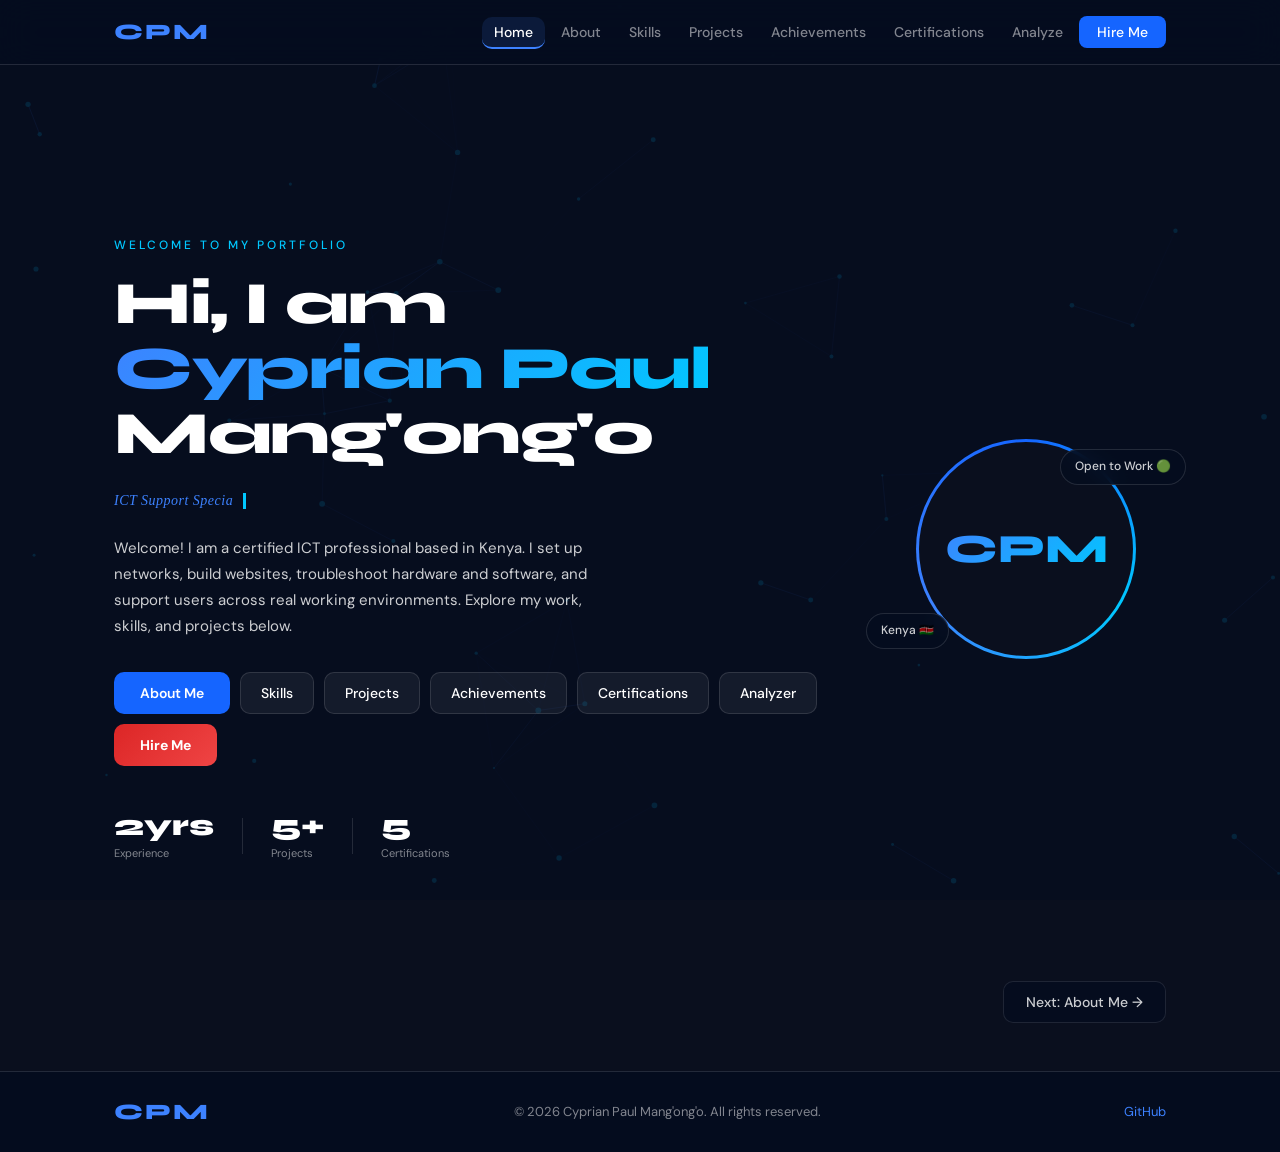
==== index.html @ 8c05b9f2 "Enhance index.html with new UI elements and animations Added scroll progress indicator, particle can" ====
<!DOCTYPE html>
<html lang="en">
<head>
  <meta charset="UTF-8" />
  <meta name="viewport" content="width=device-width, initial-scale=1.0" />
  <title>Cyprian Paul Mang'ong'o | ICT Portfolio</title>
  <link rel="stylesheet" href="style.css" />
  <link href="https://fonts.googleapis.com/css2?family=Syne:wght@400;600;700;800&family=DM+Sans:wght@300;400;500&display=swap" rel="stylesheet" />
</head>
<body>

  <div id="scrollProgress"></div>
  <canvas id="particleCanvas"></canvas>
  <button id="backToTop" onclick="window.scrollTo({top:0,behavior:'smooth'})">&#8679;</button>
  <div class="overlay"></div>

  <!-- NAV -->
  <nav class="nav">
    <div class="nav-inner">
      <span class="nav-logo" onclick="showPage('home')">CPM</span>
      <ul class="nav-links" id="navLinks">
        <li><a href="#" data-page="home"           onclick="showPage('home')">Home</a></li>
        <li><a href="#" data-page="about"          onclick="showPage('about')">About</a></li>
        <li><a href="#" data-page="skills"         onclick="showPage('skills')">Skills</a></li>
        <li><a href="#" data-page="projects"       onclick="showPage('projects')">Projects</a></li>
        <li><a href="#" data-page="achievements"   onclick="showPage('achievements')">Achievements</a></li>
        <li><a href="#" data-page="certifications" onclick="showPage('certifications')">Certifications</a></li>
        <li><a href="#" data-page="analyzer"       onclick="showPage('analyzer')">Analyze</a></li>
        <li><a href="#" data-page="contact"        onclick="showPage('contact')" class="nav-cta">Hire Me</a></li>
      </ul>
      <button class="hamburger" id="hamburger">&#9776;</button>
    </div>
  </nav>

  <!-- HOME PAGE -->
  <div class="page active" id="page-home">
    <div class="container home-inner">
      <div class="home-text">
        <p class="home-eyebrow">Welcome to my portfolio</p>
        <h1 class="home-title">
          Hi, I am<br />
          <span class="accent">Cyprian Paul</span><br />
          Mang'ong'o
        </h1>
        <p class="home-profession home-profession-typed">
          <span class="typed-text" id="typedRole"></span><span class="typing-cursor"></span>
        </p>
        <p class="home-welcome">
          Welcome! I am a certified ICT professional based in Kenya. I set up networks, build websites, troubleshoot hardware and software, and support users across real working environments. Explore my work, skills, and projects below.
        </p>
        <div class="home-buttons">
          <button class="btn-primary" onclick="showPage('about')">About Me</button>
          <button class="btn-ghost" onclick="showPage('skills')">Skills</button>
          <button class="btn-ghost" onclick="showPage('projects')">Projects</button>
          <button class="btn-ghost" onclick="showPage('achievements')">Achievements</button>
          <button class="btn-ghost" onclick="showPage('certifications')">Certifications</button>
          <button class="btn-ghost" onclick="showPage('analyzer')">Analyzer</button>
          <button class="btn-cta" onclick="showPage('contact')">Hire Me</button>
        </div>
        <div class="home-stats">
          <div class="stat">
            <span class="stat-num" data-target="2" data-suffix="yrs">0</span>
            <span class="stat-label">Experience</span>
          </div>
          <div class="stat-divider"></div>
          <div class="stat">
            <span class="stat-num" data-target="5" data-suffix="+">0</span>
            <span class="stat-label">Projects</span>
          </div>
          <div class="stat-divider"></div>
          <div class="stat">
            <span class="stat-num" data-target="5" data-suffix="">0</span>
            <span class="stat-label">Certifications</span>
          </div>
        </div>
      </div>
      <div class="home-visual">
        <div class="avatar-ring">
          <div class="avatar-inner">
            <span class="avatar-initials">CPM</span>
          </div>
        </div>
        <div class="floating-badge badge-top">Open to Work 🟢</div>
        <div class="floating-badge badge-bottom">Kenya 🇰🇪</div>
      </div>
    </div>
    <div class="home-next container">
      <span></span>
      <button class="btn-back" onclick="showPage('about')">Next: About Me &#8594;</button>
    </div>
  </div>

  <!-- ABOUT PAGE -->
  <div class="page" id="page-about">
    <div class="container page-inner">
      <div class="page-header reveal">
        <p class="sec-eye">Who I Am</p>
        <h2 class="sec-title">About Me</h2>
      </div>
      <div class="about-grid">
        <div class="about-left">
          <p class="about-intro">
            I am Cyprian Paul Mang'ong'o, a 25-year-old ICT professional based in Kenya, holding a Bachelor of Science in Information Technology from Zetech University. I specialise in ICT technical support, network administration, and web development.
          </p>
          <p class="about-intro">
            I have hands-on experience setting up and maintaining LAN infrastructure, installing and configuring CCTV systems, troubleshooting hardware and software issues, and providing end-user support. I am also a certified CCNA holder and have completed AI and Cybersecurity training through the ICT Authority of Kenya.
          </p>
          <p class="about-intro">
            I bring a practical, problem-solving approach to every role I take on. Whether it is running cable across a building, setting up a database, or building a website from scratch, I focus on delivering work that functions reliably and meets the needs of the people using it.
          </p>

          <div class="about-details">
            <div class="detail-row"><span class="detail-label">Full Name</span><span class="detail-val">Cyprian Paul Mang'ong'o</span></div>
            <div class="detail-row"><span class="detail-label">Age</span><span class="detail-val">25 Years</span></div>
            <div class="detail-row"><span class="detail-label">Gender</span><span class="detail-val">Male</span></div>
            <div class="detail-row"><span class="detail-label">Location</span><span class="detail-val">Ruiru, Kenya</span></div>
            <div class="detail-row"><span class="detail-label">Degree</span><span class="detail-val">BSc IT — Second Class Honours</span></div>
            <div class="detail-row"><span class="detail-label">University</span><span class="detail-val">Zetech University</span></div>
            <div class="detail-row"><span class="detail-label">High School</span><span class="detail-val">Friends School Senende</span></div>
            <div class="detail-row"><span class="detail-label">KCSE</span><span class="detail-val">2017 – 2021</span></div>
            <div class="detail-row"><span class="detail-label">Email</span><span class="detail-val">mangongocyprian124@gmail.com</span></div>
            <div class="detail-row"><span class="detail-label">GitHub</span><span class="detail-val"><a href="https://github.com/Cyprian-Paul" target="_blank" rel="noopener" class="detail-link">github.com/Cyprian-Paul</a></span></div>
            <div class="detail-row"><span class="detail-label">Projects</span><span class="detail-val">5+ Completed</span></div>
            <div class="detail-row"><span class="detail-label">Status</span><span class="detail-val status-open">Open to Work</span></div>
          </div>

          <div class="about-mini-stats">
            <div class="mini-stat"><span class="mini-num">2+</span><span class="mini-label">Years Experience</span></div>
            <div class="mini-stat"><span class="mini-num">5+</span><span class="mini-label">Projects</span></div>
            <div class="mini-stat"><span class="mini-num">5</span><span class="mini-label">Certifications</span></div>
          </div>
        </div>

        <div class="about-right">
          <div class="picture-slot">
            <img src="photo.jpeg" alt="Cyprian Paul Mang'ong'o" class="profile-photo" />
          </div>
          <div class="picture-caption">Cyprian Paul Mang'ong'o</div>
          <div class="picture-sub">ICT Support · Web Developer · Network Technician</div>
          <a href="Cyprian_Paul_CV.pdf" download class="btn-cv">⬇ Download CV</a>
        </div>
      </div>
      <div class="back-bar">
        <button class="btn-back" onclick="showPage('home')">&#8592; Back to Home</button>
        <button class="btn-back" onclick="showPage('skills')">Next: Skills &#8594;</button>
      </div>
    </div>
  </div>

  <!-- SKILLS PAGE — no certifications here -->
  <div class="page" id="page-skills">
    <div class="container page-inner">
      <div class="page-header reveal">
        <p class="sec-eye">What I Bring</p>
        <h2 class="sec-title">Skills</h2>
        <p class="sec-desc">Technical competencies built through education, certification, and hands-on project work.</p>
      </div>
      <div class="skills-grid reveal-stagger" id="skillsGrid"></div>
      <div class="back-bar">
        <button class="btn-back" onclick="showPage('home')">&#8592; Back to Home</button>
        <button class="btn-back" onclick="showPage('projects')">Next: Projects &#8594;</button>
      </div>
    </div>
  </div>

  <!-- PROJECTS PAGE -->
  <div class="page" id="page-projects">
    <div class="container page-inner">
      <div class="page-header reveal">
        <p class="sec-eye">Work Samples</p>
        <h2 class="sec-title">Featured Projects</h2>
        <p class="sec-desc">Real projects built and deployed across networking, ICT support, and web development.</p>
      </div>
      <div class="projects-grid reveal-stagger" id="projectsGrid"></div>
      <div class="back-bar">
        <button class="btn-back" onclick="showPage('home')">&#8592; Back to Home</button>
        <button class="btn-back" onclick="showPage('achievements')">Next: Achievements &#8594;</button>
      </div>
    </div>
  </div>

  <!-- ACHIEVEMENTS PAGE -->
  <div class="page" id="page-achievements">
    <div class="container page-inner">
      <div class="page-header reveal">
        <p class="sec-eye">Track Record</p>
        <h2 class="sec-title">Achievements</h2>
        <p class="sec-desc">Key milestones and results from my professional and academic journey.</p>
      </div>
      <div class="achievements-list" id="achievementsList"></div>
      <div class="back-bar">
        <button class="btn-back" onclick="showPage('home')">&#8592; Back to Home</button>
        <button class="btn-back" onclick="showPage('certifications')">Next: Certifications &#8594;</button>
      </div>
    </div>
  </div>

  <!-- CERTIFICATIONS PAGE -->
  <div class="page" id="page-certifications">
    <div class="container page-inner">
      <div class="page-header reveal">
        <p class="sec-eye">Credentials</p>
        <h2 class="sec-title">Certifications</h2>
        <p class="sec-desc">Formal credentials completed across networking, cybersecurity, and emerging technology.</p>
      </div>

      <div class="cert-full-grid reveal-stagger">

        <div class="cert-full-card">
          <div class="cert-full-icon">🌐</div>
          <div class="cert-full-body">
            <h3 class="cert-full-name">CCNA: Switching, Routing & Wireless Essentials</h3>
            <p class="cert-full-issuer">Cisco Networking Academy · Zetech University</p>
            <p class="cert-full-desc">Covers VLANs, inter-VLAN routing, STP, EtherChannel, OSPF, DHCPv4/v6, and wireless LAN for enterprise networks.</p>
            <div class="cert-full-tags"><span>Routing & Switching</span><span>VLANs</span><span>OSPF</span><span>Wireless LAN</span></div>
            <a class="cert-view-btn" href="cert-ccna.pdf.pdf" target="_blank" rel="noopener">📄 View Certificate</a>
          </div>
          <div class="cert-full-meta">
            <span class="cert-full-date">May 2025</span>
            <span class="cert-full-badge">Active</span>
          </div>
        </div>

        <div class="cert-full-card">
          <div class="cert-full-icon">🛡️</div>
          <div class="cert-full-body">
            <h3 class="cert-full-name">Cybersecurity Defense Analyst Pathway</h3>
            <p class="cert-full-issuer">Cisco Networking Academy · ICT Authority Kenya</p>
            <p class="cert-full-desc">Covers threat monitoring, SOC operations, log analysis, incident triage, and defensive security strategies.</p>
            <div class="cert-full-tags"><span>Threat Detection</span><span>Incident Response</span><span>SOC Operations</span><span>Log Analysis</span></div>
            <a class="cert-view-btn" href="cert-cybersecurity-defense.pdf.pdf" target="_blank" rel="noopener">📄 View Certificate</a>
          </div>
          <div class="cert-full-meta">
            <span class="cert-full-date">June 2026</span>
            <span class="cert-full-badge">Active</span>
          </div>
        </div>

        <div class="cert-full-card">
          <div class="cert-full-icon">🔒</div>
          <div class="cert-full-body">
            <h3 class="cert-full-name">Cybersecurity and Emerging Technologies Awareness</h3>
            <p class="cert-full-issuer">ICT Authority Kenya · Salaam Technologies</p>
            <p class="cert-full-desc">Government-accredited programme covering cybersecurity best practices, emerging technology risks, and digital safety.</p>
            <div class="cert-full-tags"><span>Cybersecurity Awareness</span><span>Emerging Technologies</span><span>Digital Safety</span></div>
            <a class="cert-view-btn" href="cert-cybersecurity-awareness.pdf.pdf" target="_blank" rel="noopener">📄 View Certificate</a>
          </div>
          <div class="cert-full-meta">
            <span class="cert-full-date">June 2026</span>
            <span class="cert-full-badge">Active</span>
          </div>
        </div>

        <div class="cert-full-card">
          <div class="cert-full-icon">🤖</div>
          <div class="cert-full-body">
            <h3 class="cert-full-name">Artificial Intelligence Training</h3>
            <p class="cert-full-issuer">ICT Authority Kenya · Pathways Technologies</p>
            <p class="cert-full-desc">Accredited training covering AI fundamentals, machine learning concepts, and practical AI applications in the digital economy.</p>
            <div class="cert-full-tags"><span>Artificial Intelligence</span><span>Machine Learning</span><span>AI Applications</span></div>
            <a class="cert-view-btn" href="cert-ai-training.pdf.pdf" target="_blank" rel="noopener">📄 View Certificate</a>
          </div>
          <div class="cert-full-meta">
            <span class="cert-full-date">April 2026</span>
            <span class="cert-full-badge">Active</span>
          </div>
        </div>

        <div class="cert-full-card">
          <div class="cert-full-icon">✨</div>
          <div class="cert-full-body">
            <h3 class="cert-full-name">Apply AI: Update Your Resume</h3>
            <p class="cert-full-issuer">Cisco Networking Academy · ICT Authority Kenya</p>
            <p class="cert-full-desc">Covers applying AI tools to improve professional documents, personal branding, and career positioning in the digital job market.</p>
            <div class="cert-full-tags"><span>AI Tools</span><span>Career Development</span><span>Professional Branding</span></div>
            <a class="cert-view-btn" href="Apply_AI_Update_Your_Resume_certificate.pdf" target="_blank" rel="noopener">📄 View Certificate</a>
          </div>
          <div class="cert-full-meta">
            <span class="cert-full-date">April 2026</span>
            <span class="cert-full-badge">Active</span>
          </div>
        </div>

      </div>

      <div class="back-bar">
        <button class="btn-back" onclick="showPage('achievements')">&#8592; Back to Achievements</button>
        <button class="btn-back" onclick="showPage('analyzer')">Next: Analyzer &#8594;</button>
      </div>
    </div>
  </div>

  <!-- ANALYZER PAGE -->
  <div class="page" id="page-analyzer">
    <div class="container page-inner">
      <div class="page-header reveal">
        <p class="sec-eye">Smart Tool</p>
        <h2 class="sec-title">Portfolio Analyzer</h2>
        <p class="sec-desc">Paste any company URL. The tool generates a tailored message showing how my skills match what that organisation needs.</p>
      </div>
      <div class="analyzer-box">
        <div class="input-group">
          <input type="url" id="urlInput" class="url-input" placeholder="https://company-website.com" />
          <button class="btn-primary" onclick="runAnalyzer()">Analyze &amp; Match</button>
        </div>
        <div class="analyzer-results" id="analyzerResults" style="display:none;">
          <div class="result-header">
            <span class="result-icon">✓</span>
            <span id="resultDomain"></span>
          </div>
          <div class="result-cards" id="resultCards"></div>
        </div>
      </div>
      <div class="back-bar">
        <button class="btn-back" onclick="showPage('home')">&#8592; Back to Home</button>
        <button class="btn-back" onclick="showPage('contact')">Next: Hire Me &#8594;</button>
      </div>
    </div>
  </div>

  <!-- CONTACT PAGE — original thank you layout, no form -->
  <div class="page" id="page-contact">
    <div class="container page-inner">
      <div class="page-header reveal">
        <p class="sec-eye">Let's Connect</p>
        <h2 class="sec-title">Work with Me</h2>
        <p class="sec-desc">Available for full-time roles, contract work, and project-based engagements in ICT support, networking, and web development.</p>
      </div>
      <div class="contact-grid">
        <div class="contact-info">
          <p class="contact-body">I am actively looking for opportunities where I can apply my ICT skills in a real working environment. Whether it is network setup, technical support, or web development, I deliver reliable, practical results.</p>
          <div class="contact-items">
            <div class="contact-item"><span class="c-icon">📧</span><span>mangongocyprian124@gmail.com</span></div>
            <div class="contact-item"><span class="c-icon">📍</span><span>Ruiru, Kenya</span></div>
            <div class="contact-item"><span class="c-icon">📞</span><span>+254796553598</span></div>
            <div class="contact-item"><span class="c-icon">💬</span><span>WhatsApp: +254769612900</span></div>
            <div class="contact-item"><span class="c-icon">💻</span><a href="https://github.com/Cyprian-Paul" target="_blank" rel="noopener" class="contact-link">github.com/Cyprian-Paul</a></div>
            <div class="contact-item"><span class="c-icon">🟢</span><span>Currently Available</span></div>
          </div>
          <a href="Cyprian_Paul_CV.pdf" download class="btn-cv" style="margin-top:24px;display:inline-flex;">⬇ Download CV</a>
        </div>
        <div class="thankyou-box">
          <div class="thankyou-icon">🙏</div>
          <h3 class="thankyou-title">Thank You for Visiting</h3>
          <p class="thankyou-text">I appreciate you taking the time to go through my portfolio. I am actively looking for opportunities in ICT support, networking, and web development. If my skills match what you are looking for, I would love to hear from you. Reach out through any of the contacts on the left and I will get back to you within 24 hours.</p>
        </div>
      </div>
      <div class="back-bar">
        <button class="btn-back" onclick="showPage('home')">&#8592; Back to Home</button>
      </div>
    </div>
  </div>

  <!-- FOOTER -->
  <footer class="footer">
    <div class="container footer-inner">
      <span class="nav-logo">CPM</span>
      <p>© 2026 Cyprian Paul Mang'ong'o. All rights reserved.</p>
      <div class="footer-links">
        <a href="https://github.com/Cyprian-Paul" target="_blank" rel="noopener">GitHub</a>
      </div>
    </div>
  </footer>

  <script src="script.js"></script>
</body>
</html>
---- style.css ----
/* ===== RESET ===== */
*, *::before, *::after { box-sizing: border-box; margin: 0; padding: 0; }

:root {
  --card: rgba(5, 13, 31, 0.75);
  --card-border: rgba(255,255,255,0.10);
  --navy-border: rgba(255,255,255,0.12);
  --blue: #1565ff;
  --blue-light: #3d82ff;
  --blue-glow: rgba(21,101,255,0.20);
  --blue-soft: rgba(61,130,255,0.12);
  --accent: #00c8ff;
  --white: #ffffff;
  --white-80: rgba(255,255,255,0.80);
  --white-50: rgba(255,255,255,0.50);
  --white-15: rgba(255,255,255,0.08);
  --success: #00d97e;
  --radius: 16px;
  --radius-sm: 10px;
  --t: 0.25s cubic-bezier(0.4,0,0.2,1);
  --font-d: 'Syne', sans-serif;
  --font-b: 'DM Sans', sans-serif;
}

html { scroll-behavior: smooth; }

body {
  background: #0a0f1e;
  color: var(--white);
  font-family: var(--font-b);
  font-size: 16px;
  line-height: 1.65;
  overflow-x: hidden;
  min-height: 100vh;
  display: flex;
  flex-direction: column;
}

.overlay {
  position: fixed; inset: 0;
  background: rgba(5, 13, 31, 0.82);
  z-index: 0; pointer-events: none;
}

/* ===== CONTAINER ===== */
.container { max-width: 1100px; margin: 0 auto; padding: 0 24px; position: relative; z-index: 1; }

/* ===== NAV ===== */
.nav { position: sticky; top: 0; z-index: 100; background: rgba(5,13,31,0.92); backdrop-filter: blur(18px); border-bottom: 1px solid var(--navy-border); }
.nav-inner { max-width: 1100px; margin: 0 auto; padding: 0 24px; height: 64px; display: flex; align-items: center; justify-content: space-between; }
.nav-logo { font-family: var(--font-d); font-weight: 800; font-size: 22px; color: var(--blue-light); letter-spacing: 2px; cursor: pointer; }
.nav-links { display: flex; list-style: none; gap: 4px; align-items: center; }
.nav-links a { color: var(--white-50); text-decoration: none; font-size: 14px; font-weight: 500; padding: 6px 12px; border-radius: var(--radius-sm); transition: color var(--t), background var(--t); cursor: pointer; }
.nav-links a:hover { color: var(--white); background: var(--white-15); }
.nav-links a.nav-active { color: var(--white); background: var(--blue-soft); border-bottom: 2px solid var(--blue-light); }
.nav-cta { background: var(--blue) !important; color: var(--white) !important; border-radius: 8px !important; padding: 7px 18px !important; }
.nav-cta:hover { background: var(--blue-light) !important; }
.hamburger { display: none; background: none; border: none; color: var(--white); font-size: 22px; cursor: pointer; }

/* ===== PAGES ===== */
.page { display: none; flex: 1; position: relative; z-index: 1; padding: 60px 0 0; }
.page.active { display: block; animation: pageIn 0.35s ease; }
@keyframes pageIn { from { opacity: 0; transform: translateY(14px); } to { opacity: 1; transform: none; } }

/* ===== HOME ===== */
.home-inner { display: grid; grid-template-columns: 1fr 280px; gap: 48px; align-items: center; padding: 60px 24px 48px; min-height: calc(100vh - 64px); }
.home-eyebrow { font-size: 12px; font-weight: 500; letter-spacing: 3px; text-transform: uppercase; color: var(--accent); margin-bottom: 16px; }
.home-title { font-family: var(--font-d); font-size: clamp(34px, 4.8vw, 60px); font-weight: 800; line-height: 1.08; letter-spacing: -1.5px; margin-bottom: 20px; word-break: keep-all; }
.accent { background: linear-gradient(135deg, var(--blue-light), var(--accent)); -webkit-background-clip: text; -webkit-text-fill-color: transparent; background-clip: text; }
.home-profession { display: flex; align-items: center; gap: 8px; flex-wrap: wrap; margin-bottom: 20px; }
.profession-tag { font-size: 12px; font-weight: 600; color: var(--blue-light); background: var(--blue-soft); border: 1px solid rgba(61,130,255,0.25); padding: 4px 12px; border-radius: 20px; }
.profession-dot { color: var(--white-50); }
.home-welcome { color: var(--white-80); font-size: 15px; max-width: 500px; margin-bottom: 32px; line-height: 1.75; }
.home-buttons { display: flex; flex-wrap: wrap; gap: 10px; margin-bottom: 44px; }

.btn-primary { display: inline-flex; align-items: center; justify-content: center; background: var(--blue); color: var(--white); padding: 12px 26px; border-radius: var(--radius-sm); font-family: var(--font-b); font-size: 14px; font-weight: 600; border: none; cursor: pointer; text-decoration: none; transition: background var(--t), transform var(--t), box-shadow var(--t); }
.btn-primary:hover { background: var(--blue-light); transform: translateY(-2px); box-shadow: 0 8px 28px var(--blue-glow); }
.btn-ghost { display: inline-flex; align-items: center; justify-content: center; background: rgba(255,255,255,0.06); color: var(--white); padding: 11px 20px; border-radius: var(--radius-sm); font-family: var(--font-b); font-size: 14px; font-weight: 500; border: 1px solid var(--navy-border); cursor: pointer; text-decoration: none; transition: border-color var(--t), background var(--t); }
.btn-ghost:hover { border-color: var(--blue-light); background: var(--blue-soft); }
.btn-cta { display: inline-flex; align-items: center; justify-content: center; background: linear-gradient(135deg, #dc2626, #ef4444); color: var(--white); padding: 12px 26px; border-radius: var(--radius-sm); font-family: var(--font-b); font-size: 14px; font-weight: 700; border: none; cursor: pointer; transition: opacity var(--t), transform var(--t); }
.btn-cta:hover { opacity: 0.88; transform: translateY(-2px); }

/* CV DOWNLOAD BUTTON */
.btn-cv { display: inline-flex; align-items: center; gap: 8px; background: linear-gradient(135deg, var(--blue), var(--accent)); color: var(--white); padding: 11px 22px; border-radius: var(--radius-sm); font-family: var(--font-b); font-size: 14px; font-weight: 600; text-decoration: none; border: none; cursor: pointer; transition: opacity var(--t), transform var(--t); margin-top: 12px; }
.btn-cv:hover { opacity: 0.88; transform: translateY(-2px); }

.home-stats { display: flex; align-items: center; gap: 28px; }
.stat { display: flex; flex-direction: column; }
.stat-num { font-family: var(--font-d); font-size: 30px; font-weight: 800; color: var(--white); line-height: 1; }
.stat-label { font-size: 11px; color: var(--white-50); margin-top: 4px; }
.stat-divider { width: 1px; height: 36px; background: var(--navy-border); }

/* ===== AVATAR ===== */
.home-visual { position: relative; display: flex; align-items: center; justify-content: center; }
.avatar-ring { width: 220px; height: 220px; border-radius: 50%; background: conic-gradient(from 0deg, var(--blue), var(--accent), var(--blue-light), var(--blue)); padding: 3px; animation: spin 8s linear infinite; }
@keyframes spin { to { transform: rotate(360deg); } }
.avatar-inner { width: 100%; height: 100%; border-radius: 50%; background: #0a0f1e; display: flex; align-items: center; justify-content: center; }
.avatar-initials { font-family: var(--font-d); font-size: 40px; font-weight: 800; background: linear-gradient(135deg, var(--blue-light), var(--accent)); -webkit-background-clip: text; -webkit-text-fill-color: transparent; background-clip: text; }
.floating-badge { position: absolute; background: rgba(5,13,31,0.85); border: 1px solid var(--navy-border); color: var(--white-80); font-size: 12px; font-weight: 500; padding: 7px 14px; border-radius: 40px; white-space: nowrap; backdrop-filter: blur(8px); }
.badge-top { top: 10px; right: -20px; }
.badge-bottom { bottom: 10px; left: -20px; }
.home-next { display: flex; align-items: center; justify-content: space-between; padding: 20px 24px 48px; }

/* ===== PAGE INNER ===== */
.page-inner { padding: 48px 24px 80px; }
.page-header { margin-bottom: 40px; }
.sec-eye { font-size: 11px; font-weight: 700; letter-spacing: 4px; text-transform: uppercase; color: var(--blue-light); margin-bottom: 10px; }
.sec-title { font-family: var(--font-d); font-size: clamp(26px, 4vw, 44px); font-weight: 800; letter-spacing: -1px; margin-bottom: 12px; }
.sec-desc { color: var(--white-80); font-size: 15px; max-width: 580px; }

/* ===== ABOUT ===== */
.about-grid { display: grid; grid-template-columns: 1fr 280px; gap: 48px; align-items: start; }
.about-intro { color: var(--white-80); font-size: 15px; line-height: 1.8; margin-bottom: 16px; }
.about-details { background: var(--card); border: 1px solid var(--card-border); border-radius: var(--radius); padding: 20px; margin: 20px 0; backdrop-filter: blur(12px); }
.detail-row { display: flex; justify-content: space-between; align-items: center; padding: 10px 0; border-bottom: 1px solid rgba(255,255,255,0.06); gap: 16px; }
.detail-row:last-child { border-bottom: none; }
.detail-label { font-size: 11px; font-weight: 600; color: var(--white-50); text-transform: uppercase; letter-spacing: 1px; white-space: nowrap; }
.detail-val { font-size: 14px; color: var(--white); font-weight: 500; text-align: right; }
.detail-link { color: var(--accent); text-decoration: none; }
.detail-link:hover { text-decoration: underline; }
.status-open { color: var(--success); font-weight: 700; }
.about-mini-stats { display: grid; grid-template-columns: repeat(3, 1fr); gap: 12px; margin-top: 4px; }
.mini-stat { background: var(--card); border: 1px solid var(--card-border); border-radius: var(--radius-sm); padding: 14px; text-align: center; backdrop-filter: blur(12px); }
.mini-num { display: block; font-family: var(--font-d); font-size: 24px; font-weight: 800; color: var(--blue-light); line-height: 1; margin-bottom: 4px; }
.mini-label { font-size: 11px; color: var(--white-50); }

/* ===== PICTURE SLOT ===== */
.about-right { display: flex; flex-direction: column; align-items: center; gap: 14px; position: sticky; top: 80px; }
.picture-slot { width: 100%; aspect-ratio: 3/4; border-radius: var(--radius); overflow: hidden; border: 2px dashed rgba(61,130,255,0.35); background: var(--card); display: flex; align-items: center; justify-content: center; backdrop-filter: blur(12px); transition: border-color var(--t); }
.picture-slot:hover { border-color: var(--blue-light); }
.profile-photo { width: 100%; height: 100%; object-fit: cover; }
.picture-caption { font-family: var(--font-d); font-size: 15px; font-weight: 700; color: var(--white); text-align: center; }
.picture-sub { font-size: 11px; color: var(--blue-light); text-align: center; letter-spacing: 0.5px; }

/* ===== SKILLS ===== */
.skills-grid { display: grid; grid-template-columns: repeat(auto-fill, minmax(230px, 1fr)); gap: 18px; }
.skill-card { background: var(--card); border: 1px solid var(--card-border); border-radius: var(--radius); padding: 24px; backdrop-filter: blur(12px); transition: transform var(--t), border-color var(--t), box-shadow var(--t); }
.skill-card:hover { transform: translateY(-4px); border-color: var(--blue); box-shadow: 0 8px 32px var(--blue-glow); }
.skill-icon { font-size: 28px; margin-bottom: 12px; }
.skill-name { font-family: var(--font-d); font-size: 15px; font-weight: 700; margin-bottom: 6px; }
.skill-desc { font-size: 13px; color: var(--white-50); margin-bottom: 14px; line-height: 1.5; }
.skill-bar-track { height: 4px; background: var(--white-15); border-radius: 4px; overflow: hidden; }
.skill-bar-fill { height: 100%; background: linear-gradient(90deg, var(--blue), var(--accent)); border-radius: 4px; width: 0; transition: width 1.2s cubic-bezier(0.4,0,0.2,1); }

/* ===== CERTIFICATIONS MINI (Skills page) ===== */
.cert-section { margin-top: 52px; }
.cert-heading { font-family: var(--font-d); font-size: 22px; font-weight: 700; color: var(--white); margin-bottom: 24px; letter-spacing: -0.5px; }
.cert-grid { display: grid; grid-template-columns: repeat(auto-fill, minmax(240px, 1fr)); gap: 18px; }
.cert-card { background: var(--card); border: 1px solid var(--card-border); border-radius: var(--radius); padding: 24px; backdrop-filter: blur(12px); border-left: 3px solid var(--blue-light); transition: transform var(--t), border-color var(--t); }
.cert-card:hover { transform: translateY(-3px); border-color: var(--accent); }
.cert-icon { font-size: 28px; margin-bottom: 12px; }
.cert-name { font-family: var(--font-d); font-size: 15px; font-weight: 700; color: var(--white); margin-bottom: 6px; }
.cert-issuer { font-size: 12px; color: var(--blue-light); font-weight: 600; margin-bottom: 4px; }
.cert-date { font-size: 11px; color: var(--white-50); }

/* ===== CERTIFICATIONS FULL PAGE ===== */
.cert-full-grid { display: grid; gap: 18px; }

.cert-full-card { background: var(--card); border: 1px solid var(--card-border); border-radius: var(--radius); padding: 24px; display: grid; grid-template-columns: 56px 1fr auto; gap: 20px; align-items: start; backdrop-filter: blur(12px); border-left: 3px solid var(--blue-light); transition: transform var(--t), border-color var(--t), box-shadow var(--t); }
.cert-full-card:hover { transform: translateY(-3px); border-color: var(--accent); box-shadow: 0 8px 32px var(--blue-glow); }

.cert-full-icon { width: 56px; height: 56px; font-size: 1.6rem; display: flex; align-items: center; justify-content: center; background: var(--blue-soft); border-radius: var(--radius-sm); flex-shrink: 0; }

.cert-full-name { font-family: var(--font-d); font-size: 16px; font-weight: 700; color: var(--white); margin-bottom: 4px; line-height: 1.4; }
.cert-full-issuer { font-size: 12px; font-weight: 600; color: var(--blue-light); margin-bottom: 8px; }
.cert-full-desc { font-size: 13px; color: var(--white-80); line-height: 1.6; margin-bottom: 10px; }

.cert-full-tags { display: flex; flex-wrap: wrap; gap: 6px; margin-bottom: 14px; }
.cert-full-tags span { font-size: 11px; font-weight: 600; color: var(--blue-light); background: var(--blue-soft); border: 1px solid rgba(61,130,255,0.25); border-radius: 20px; padding: 3px 10px; }

.cert-view-btn { display: inline-flex; align-items: center; gap: 6px; font-size: 13px; font-weight: 600; color: var(--accent); background: rgba(0,200,255,0.07); border: 1px solid rgba(0,200,255,0.25); border-radius: var(--radius-sm); padding: 8px 18px; cursor: pointer; font-family: var(--font-b); transition: background var(--t), border-color var(--t); }
.cert-view-btn:hover { background: rgba(0,200,255,0.15); border-color: var(--accent); }

.cert-full-meta { display: flex; flex-direction: column; align-items: flex-end; gap: 8px; flex-shrink: 0; }
.cert-full-date { font-size: 12px; font-weight: 600; color: #f59e0b; background: rgba(245,158,11,0.10); border: 1px solid rgba(245,158,11,0.25); border-radius: 6px; padding: 3px 10px; white-space: nowrap; }
.cert-full-badge { font-size: 11px; font-weight: 600; color: var(--success); background: rgba(0,217,126,0.08); border: 1px solid rgba(0,217,126,0.25); border-radius: 6px; padding: 3px 10px; white-space: nowrap; }



/* ===== PROJECTS ===== */
.projects-grid { display: grid; grid-template-columns: repeat(auto-fill, minmax(310px, 1fr)); gap: 22px; }
.project-card { background: var(--card); border: 1px solid var(--card-border); border-radius: var(--radius); padding: 28px; display: flex; flex-direction: column; gap: 12px; backdrop-filter: blur(12px); transition: transform var(--t), border-color var(--t), box-shadow var(--t); }
.project-card:hover { transform: translateY(-4px); border-color: var(--blue-light); box-shadow: 0 8px 40px var(--blue-glow); }
.project-tag { display: inline-block; background: var(--blue-soft); color: var(--blue-light); font-size: 10px; font-weight: 700; letter-spacing: 2px; text-transform: uppercase; padding: 4px 12px; border-radius: 20px; border: 1px solid rgba(61,130,255,0.25); }
.project-title { font-family: var(--font-d); font-size: 17px; font-weight: 700; }
.project-desc { font-size: 13px; color: var(--white-80); line-height: 1.6; }
.project-outcome { font-size: 12px; color: var(--success); font-weight: 500; background: rgba(0,217,126,0.07); padding: 8px 12px; border-radius: 8px; border: 1px solid rgba(0,217,126,0.15); }
.project-link { display: inline-flex; align-items: center; font-size: 13px; font-weight: 600; color: var(--accent); text-decoration: none; margin-top: 4px; transition: opacity var(--t); }
.project-link:hover { opacity: 0.75; }

/* ===== ACHIEVEMENTS ===== */
.achievements-list { display: flex; flex-direction: column; gap: 18px; }
.achievement-item { display: flex; align-items: flex-start; gap: 20px; background: var(--card); border: 1px solid var(--card-border); border-radius: var(--radius); padding: 24px; backdrop-filter: blur(12px); transition: border-color var(--t), transform var(--t); }
.achievement-item:hover { border-color: var(--blue); transform: translateX(4px); }
.achievement-num { font-family: var(--font-d); font-size: 30px; font-weight: 800; color: var(--blue-light); opacity: 0.30; min-width: 44px; line-height: 1; }
.achievement-content { flex: 1; }
.achievement-title { font-family: var(--font-d); font-size: 16px; font-weight: 700; margin-bottom: 6px; }
.achievement-desc { font-size: 13px; color: var(--white-80); line-height: 1.6; }

/* ===== ANALYZER ===== */
.analyzer-box { background: var(--card); border: 1px solid var(--card-border); border-radius: var(--radius); padding: 32px; backdrop-filter: blur(12px); }
.input-group { display: flex; gap: 12px; flex-wrap: wrap; }
.url-input { flex: 1; min-width: 220px; background: rgba(255,255,255,0.06); border: 1px solid var(--navy-border); color: var(--white); padding: 12px 16px; border-radius: var(--radius-sm); font-family: var(--font-b); font-size: 15px; outline: none; transition: border-color var(--t), box-shadow var(--t); }
.url-input::placeholder { color: var(--white-50); }
.url-input:focus { border-color: var(--blue); box-shadow: 0 0 0 3px var(--blue-glow); }
.analyzer-results { margin-top: 28px; }
.result-header { display: flex; align-items: center; gap: 12px; color: var(--success); font-weight: 600; font-size: 14px; margin-bottom: 20px; }
.result-icon { width: 26px; height: 26px; background: rgba(0,217,126,0.10); border: 1px solid rgba(0,217,126,0.3); border-radius: 50%; display: flex; align-items: center; justify-content: center; font-size: 13px; }
.result-cards { display: grid; grid-template-columns: repeat(auto-fill, minmax(220px, 1fr)); gap: 14px; }
.result-card { background: rgba(255,255,255,0.05); border: 1px solid var(--navy-border); border-radius: var(--radius-sm); padding: 18px; }
.result-card-label { font-size: 10px; font-weight: 600; letter-spacing: 2px; text-transform: uppercase; color: var(--white-50); margin-bottom: 8px; }
.result-card-text { font-size: 13px; color: var(--white-80); line-height: 1.55; }

/* ===== CONTACT ===== */
.contact-grid { display: grid; grid-template-columns: 1fr 1fr; gap: 48px; align-items: start; }
.contact-body { color: var(--white-80); font-size: 15px; line-height: 1.75; margin-bottom: 24px; }
.contact-items { display: flex; flex-direction: column; gap: 14px; }
.contact-item { display: flex; align-items: center; gap: 14px; font-size: 14px; color: var(--white-80); }
.c-icon { font-size: 20px; }
.contact-link { color: var(--accent); text-decoration: none; font-size: 14px; }
.contact-link:hover { text-decoration: underline; }
.contact-form-box { background: var(--card); border: 1px solid var(--card-border); border-radius: var(--radius); padding: 28px; backdrop-filter: blur(12px); }
.form-heading { font-family: var(--font-d); font-size: 18px; font-weight: 700; margin-bottom: 20px; color: var(--white); }
.contact-form { display: flex; flex-direction: column; gap: 13px; }
.form-input { background: rgba(255,255,255,0.06); border: 1px solid var(--navy-border); color: var(--white); padding: 12px 16px; border-radius: var(--radius-sm); font-family: var(--font-b); font-size: 15px; outline: none; width: 100%; transition: border-color var(--t), box-shadow var(--t); }
.form-input::placeholder { color: var(--white-50); }
.form-input:focus { border-color: var(--blue); box-shadow: 0 0 0 3px var(--blue-glow); }
.form-textarea { resize: vertical; min-height: 120px; }
.full-w { width: 100%; }
.form-feedback { font-size: 13px; color: var(--success); min-height: 20px; text-align: center; }

/* ===== BACK BAR ===== */
.back-bar { display: flex; align-items: center; justify-content: space-between; width: 100%; margin-top: 48px; padding-top: 24px; border-top: 1px solid var(--navy-border); }
.btn-back { display: inline-flex; align-items: center; gap: 8px; background: var(--card); border: 1px solid var(--card-border); color: var(--white-80); padding: 11px 22px; border-radius: var(--radius-sm); font-family: var(--font-b); font-size: 14px; font-weight: 500; cursor: pointer; backdrop-filter: blur(8px); transition: border-color var(--t), color var(--t), background var(--t); }
.btn-back:hover { border-color: var(--blue-light); color: var(--white); background: var(--blue-soft); }

/* ===== FOOTER ===== */
.footer { background: rgba(5,13,31,0.92); border-top: 1px solid var(--navy-border); padding: 22px 0; margin-top: auto; position: relative; z-index: 1; }
.footer-inner { display: flex; align-items: center; justify-content: space-between; flex-wrap: wrap; gap: 12px; }
.footer p { font-size: 13px; color: var(--white-50); }
.footer-links { display: flex; gap: 16px; }
.footer-links a { font-size: 13px; color: var(--blue-light); text-decoration: none; transition: color var(--t); }
.footer-links a:hover { color: var(--accent); }

/* ===== RESPONSIVE ===== */
@media (max-width: 860px) {
  .home-inner { grid-template-columns: 1fr; text-align: center; gap: 36px; padding: 48px 24px 36px; }
  .home-visual { margin: 0 auto; }
  .home-buttons { justify-content: center; }
  .home-stats { justify-content: center; }
  .home-welcome { margin: 0 auto 32px; }
  .home-profession { justify-content: center; }
  .about-grid { grid-template-columns: 1fr; }
  .about-right { position: static; max-width: 300px; margin: 0 auto; }
  .contact-grid { grid-template-columns: 1fr; gap: 32px; }
  .badge-top, .badge-bottom { display: none; }
  .cert-full-card { grid-template-columns: 48px 1fr; }
  .cert-full-meta { grid-column: 2; flex-direction: row; align-items: center; }
}
@media (max-width: 640px) {
  .nav-links { display: none; }
  .hamburger { display: block; }
  .skills-grid, .projects-grid, .cert-grid, .cert-full-grid { grid-template-columns: 1fr; }
  .about-mini-stats { grid-template-columns: repeat(2, 1fr); }
  .home-title { font-size: clamp(28px, 8vw, 44px); }
  .cert-full-card { grid-template-columns: 1fr; }
  .cert-full-meta { flex-direction: row; }
}

/* ===== PROJECT DEMO BOX ===== */
.project-demo {
  background: rgba(255,255,255,0.04);
  border: 1px solid rgba(255,255,255,0.10);
  border-radius: var(--radius-sm);
  padding: 12px 14px;
  display: flex;
  flex-direction: column;
  gap: 6px;
}

.demo-label {
  font-size: 10px;
  font-weight: 700;
  letter-spacing: 2px;
  text-transform: uppercase;
  color: var(--white-50);
  margin-bottom: 2px;
}

.demo-row {
  display: flex;
  align-items: center;
  gap: 12px;
}

.demo-key {
  font-size: 12px;
  color: var(--white-50);
  min-width: 80px;
  flex-shrink: 0;
}

.demo-val {
  font-size: 12px;
  font-family: monospace;
  color: var(--accent);
  background: rgba(0,200,255,0.08);
  border: 1px solid rgba(0,200,255,0.20);
  border-radius: 4px;
  padding: 2px 8px;
}

.project-link {
  display: inline-flex;
  align-items: center;
  font-size: 13px;
  font-weight: 600;
  color: var(--accent);
  text-decoration: none;
  margin-top: 4px;
  transition: opacity var(--t);
}

.project-link:hover { opacity: 0.75; }


/* ===== PARTICLE CANVAS ===== */
#particleCanvas {
  position: fixed;
  top: 0; left: 0;
  width: 100%; height: 100%;
  z-index: 0;
  pointer-events: none;
}

/* ===== TYPING TEXT ===== */
.typed-text {
  font-family: 'Times New Roman', Times, serif;
  font-style: italic;
  font-size: 14px;
  font-weight: 400;
  color: var(--blue-light);
  letter-spacing: 0.5px;
}

/* ===== TYPING CURSOR ===== */
.typing-cursor {
  display: inline-block;
  width: 3px;
  height: 1em;
  background: var(--accent);
  margin-left: 4px;
  vertical-align: middle;
  animation: blink 0.75s step-end infinite;
}

@keyframes blink {
  0%, 100% { opacity: 1; }
  50% { opacity: 0; }
}

.home-profession-typed {
  min-height: 28px;
  display: flex;
  align-items: center;
  flex-wrap: wrap;
  gap: 6px;
  margin-bottom: 20px;
}

/* ===== SCROLL REVEAL ===== */
.reveal {
  opacity: 0;
  transform: translateY(32px);
  transition: opacity 0.65s cubic-bezier(0.4,0,0.2,1), transform 0.65s cubic-bezier(0.4,0,0.2,1);
}

.reveal.visible {
  opacity: 1;
  transform: none;
}

.reveal-left {
  opacity: 0;
  transform: translateX(-32px);
  transition: opacity 0.65s cubic-bezier(0.4,0,0.2,1), transform 0.65s cubic-bezier(0.4,0,0.2,1);
}

.reveal-left.visible {
  opacity: 1;
  transform: none;
}

.reveal-right {
  opacity: 0;
  transform: translateX(32px);
  transition: opacity 0.65s cubic-bezier(0.4,0,0.2,1), transform 0.65s cubic-bezier(0.4,0,0.2,1);
}

.reveal-right.visible {
  opacity: 1;
  transform: none;
}

/* stagger children */
.reveal-stagger > * {
  opacity: 0;
  transform: translateY(24px);
  transition: opacity 0.5s cubic-bezier(0.4,0,0.2,1), transform 0.5s cubic-bezier(0.4,0,0.2,1);
}

.reveal-stagger.visible > *:nth-child(1) { opacity:1; transform:none; transition-delay:0s; }
.reveal-stagger.visible > *:nth-child(2) { opacity:1; transform:none; transition-delay:0.1s; }
.reveal-stagger.visible > *:nth-child(3) { opacity:1; transform:none; transition-delay:0.2s; }
.reveal-stagger.visible > *:nth-child(4) { opacity:1; transform:none; transition-delay:0.3s; }
.reveal-stagger.visible > *:nth-child(5) { opacity:1; transform:none; transition-delay:0.4s; }
.reveal-stagger.visible > *:nth-child(6) { opacity:1; transform:none; transition-delay:0.5s; }
.reveal-stagger.visible > *:nth-child(7) { opacity:1; transform:none; transition-delay:0.6s; }
.reveal-stagger.visible > *:nth-child(8) { opacity:1; transform:none; transition-delay:0.7s; }

/* ===== SCROLL PROGRESS BAR ===== */
#scrollProgress {
  position: fixed;
  top: 0; left: 0;
  height: 3px;
  width: 0%;
  background: linear-gradient(90deg, var(--blue), var(--accent));
  z-index: 9999;
  transition: width 0.1s linear;
}

/* ===== BACK TO TOP BUTTON ===== */
#backToTop {
  position: fixed;
  bottom: 28px;
  right: 28px;
  width: 44px;
  height: 44px;
  border-radius: 50%;
  background: var(--blue);
  color: var(--white);
  border: none;
  font-size: 18px;
  cursor: pointer;
  display: flex;
  align-items: center;
  justify-content: center;
  z-index: 500;
  opacity: 0;
  transform: translateY(12px);
  transition: opacity 0.3s, transform 0.3s, background 0.2s;
  box-shadow: 0 4px 20px var(--blue-glow);
}

#backToTop.visible {
  opacity: 1;
  transform: none;
}

#backToTop:hover {
  background: var(--blue-light);
}
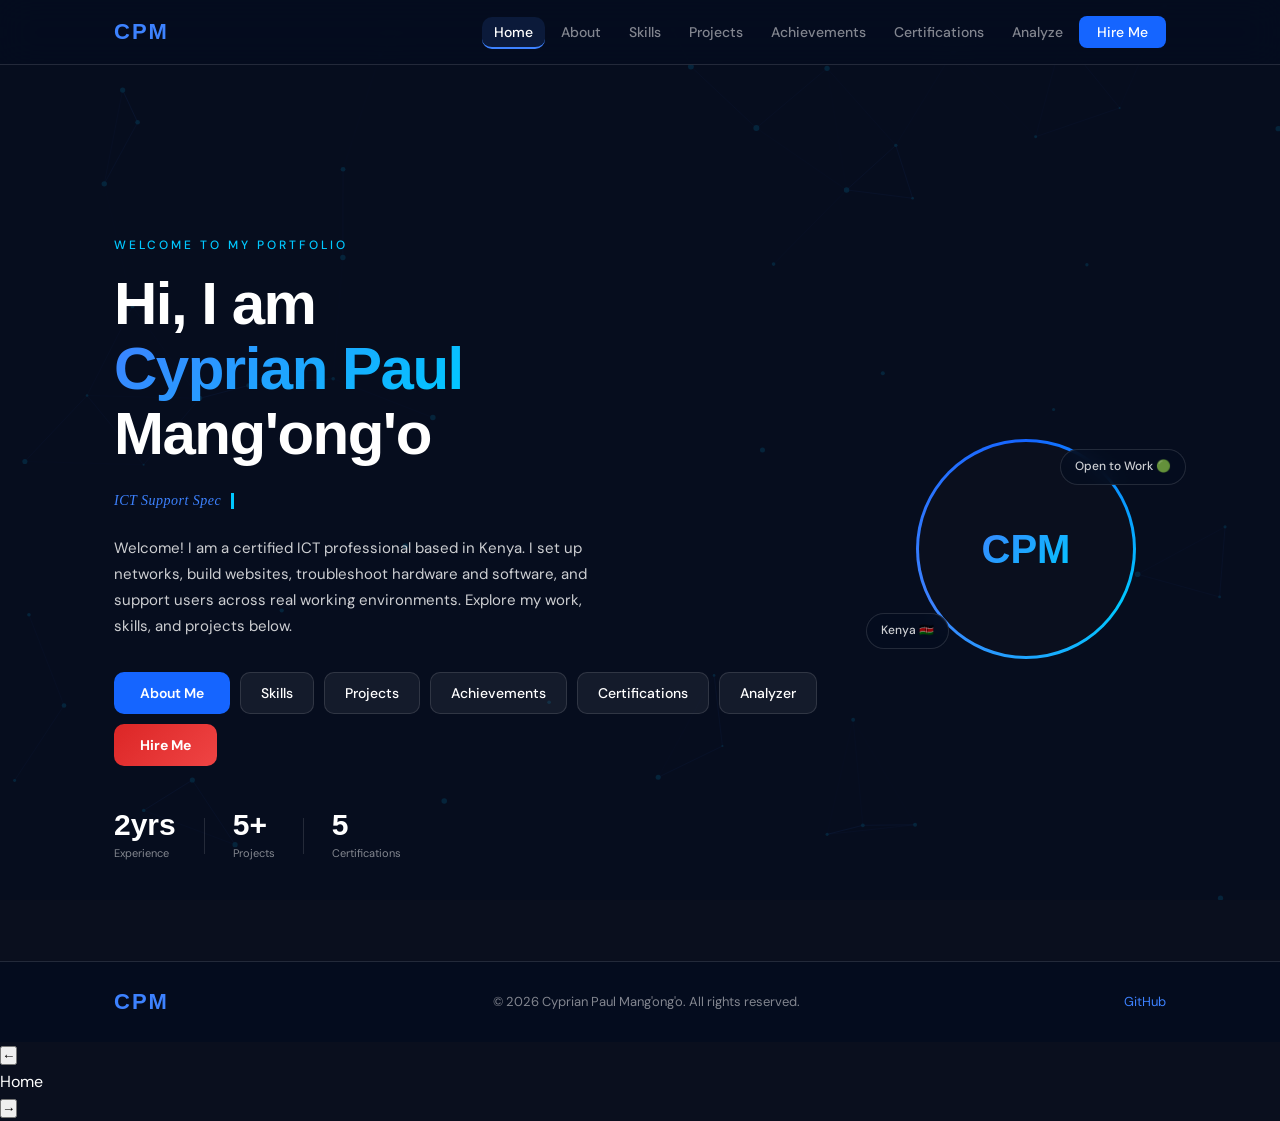
==== commit cbd82838: "Change font link and refine about section text Updated font link and modified about section content " ====
--- a/index.html
+++ b/index.html
@@ -5,7 +5,7 @@
   <meta name="viewport" content="width=device-width, initial-scale=1.0" />
   <title>Cyprian Paul Mang'ong'o | ICT Portfolio</title>
   <link rel="stylesheet" href="style.css" />
-  <link href="https://fonts.googleapis.com/css2?family=Syne:wght@400;600;700;800&family=DM+Sans:wght@300;400;500&display=swap" rel="stylesheet" />
+  <link href="https://fonts.googleapis.com/css2?family=Space+Grotesk:wght@400;500;600;700;800&family=DM+Sans:wght@300;400;500&display=swap" rel="stylesheet" />
 </head>
 <body>
 
@@ -33,7 +33,7 @@
   </nav>
 
   <!-- HOME PAGE -->
-  <div class="page active" id="page-home">
+  <div class="page active" id="page-home" data-page="home">
     <div class="container home-inner">
       <div class="home-text">
         <p class="home-eyebrow">Welcome to my portfolio</p>
@@ -84,14 +84,10 @@
         <div class="floating-badge badge-bottom">Kenya 🇰🇪</div>
       </div>
     </div>
-    <div class="home-next container">
-      <span></span>
-      <button class="btn-back" onclick="showPage('about')">Next: About Me &#8594;</button>
-    </div>
   </div>
 
   <!-- ABOUT PAGE -->
-  <div class="page" id="page-about">
+  <div class="page" id="page-about" data-page="about">
     <div class="container page-inner">
       <div class="page-header reveal">
         <p class="sec-eye">Who I Am</p>
@@ -99,22 +95,15 @@
       </div>
       <div class="about-grid">
         <div class="about-left">
-          <p class="about-intro">
-            I am Cyprian Paul Mang'ong'o, a 25-year-old ICT professional based in Kenya, holding a Bachelor of Science in Information Technology from Zetech University. I specialise in ICT technical support, network administration, and web development.
-          </p>
-          <p class="about-intro">
-            I have hands-on experience setting up and maintaining LAN infrastructure, installing and configuring CCTV systems, troubleshooting hardware and software issues, and providing end-user support. I am also a certified CCNA holder and have completed AI and Cybersecurity training through the ICT Authority of Kenya.
-          </p>
-          <p class="about-intro">
-            I bring a practical, problem-solving approach to every role I take on. Whether it is running cable across a building, setting up a database, or building a website from scratch, I focus on delivering work that functions reliably and meets the needs of the people using it.
-          </p>
-
+          <p class="about-intro">I am Cyprian Paul Mang'ong'o, a 25 year old ICT professional based in Kenya, holding a Bachelor of Science in Information Technology from Zetech University. I specialise in ICT technical support, network administration, and web development.</p>
+          <p class="about-intro">I have hands on experience setting up and maintaining LAN infrastructure, installing and configuring CCTV systems, troubleshooting hardware and software issues, and providing end user support. I am also a certified CCNA holder and have completed AI and Cybersecurity training through the ICT Authority of Kenya.</p>
+          <p class="about-intro">I bring a practical, problem solving approach to every role I take on. Whether it is running cable across a building, setting up a database, or building a website from scratch, I focus on delivering work that functions reliably and meets the needs of the people using it.</p>
           <div class="about-details">
             <div class="detail-row"><span class="detail-label">Full Name</span><span class="detail-val">Cyprian Paul Mang'ong'o</span></div>
             <div class="detail-row"><span class="detail-label">Age</span><span class="detail-val">25 Years</span></div>
             <div class="detail-row"><span class="detail-label">Gender</span><span class="detail-val">Male</span></div>
             <div class="detail-row"><span class="detail-label">Location</span><span class="detail-val">Ruiru, Kenya</span></div>
-            <div class="detail-row"><span class="detail-label">Degree</span><span class="detail-val">BSc IT — Second Class Honours</span></div>
+            <div class="detail-row"><span class="detail-label">Degree</span><span class="detail-val">BSc IT, Second Class Honours</span></div>
             <div class="detail-row"><span class="detail-label">University</span><span class="detail-val">Zetech University</span></div>
             <div class="detail-row"><span class="detail-label">High School</span><span class="detail-val">Friends School Senende</span></div>
             <div class="detail-row"><span class="detail-label">KCSE</span><span class="detail-val">2017 – 2021</span></div>
@@ -123,14 +112,12 @@
             <div class="detail-row"><span class="detail-label">Projects</span><span class="detail-val">5+ Completed</span></div>
             <div class="detail-row"><span class="detail-label">Status</span><span class="detail-val status-open">Open to Work</span></div>
           </div>
-
           <div class="about-mini-stats">
             <div class="mini-stat"><span class="mini-num">2+</span><span class="mini-label">Years Experience</span></div>
             <div class="mini-stat"><span class="mini-num">5+</span><span class="mini-label">Projects</span></div>
             <div class="mini-stat"><span class="mini-num">5</span><span class="mini-label">Certifications</span></div>
           </div>
         </div>
-
         <div class="about-right">
           <div class="picture-slot">
             <img src="photo.jpeg" alt="Cyprian Paul Mang'ong'o" class="profile-photo" />
@@ -140,15 +127,11 @@
           <a href="Cyprian_Paul_CV.pdf" download class="btn-cv">⬇ Download CV</a>
         </div>
       </div>
-      <div class="back-bar">
-        <button class="btn-back" onclick="showPage('home')">&#8592; Back to Home</button>
-        <button class="btn-back" onclick="showPage('skills')">Next: Skills &#8594;</button>
-      </div>
-    </div>
-  </div>
-
-  <!-- SKILLS PAGE — no certifications here -->
-  <div class="page" id="page-skills">
+    </div>
+  </div>
+
+  <!-- SKILLS PAGE -->
+  <div class="page" id="page-skills" data-page="skills">
     <div class="container page-inner">
       <div class="page-header reveal">
         <p class="sec-eye">What I Bring</p>
@@ -156,15 +139,11 @@
         <p class="sec-desc">Technical competencies built through education, certification, and hands-on project work.</p>
       </div>
       <div class="skills-grid reveal-stagger" id="skillsGrid"></div>
-      <div class="back-bar">
-        <button class="btn-back" onclick="showPage('home')">&#8592; Back to Home</button>
-        <button class="btn-back" onclick="showPage('projects')">Next: Projects &#8594;</button>
-      </div>
     </div>
   </div>
 
   <!-- PROJECTS PAGE -->
-  <div class="page" id="page-projects">
+  <div class="page" id="page-projects" data-page="projects">
     <div class="container page-inner">
       <div class="page-header reveal">
         <p class="sec-eye">Work Samples</p>
@@ -172,15 +151,11 @@
         <p class="sec-desc">Real projects built and deployed across networking, ICT support, and web development.</p>
       </div>
       <div class="projects-grid reveal-stagger" id="projectsGrid"></div>
-      <div class="back-bar">
-        <button class="btn-back" onclick="showPage('home')">&#8592; Back to Home</button>
-        <button class="btn-back" onclick="showPage('achievements')">Next: Achievements &#8594;</button>
-      </div>
     </div>
   </div>
 
   <!-- ACHIEVEMENTS PAGE -->
-  <div class="page" id="page-achievements">
+  <div class="page" id="page-achievements" data-page="achievements">
     <div class="container page-inner">
       <div class="page-header reveal">
         <p class="sec-eye">Track Record</p>
@@ -188,26 +163,23 @@
         <p class="sec-desc">Key milestones and results from my professional and academic journey.</p>
       </div>
       <div class="achievements-list" id="achievementsList"></div>
-      <div class="back-bar">
-        <button class="btn-back" onclick="showPage('home')">&#8592; Back to Home</button>
-        <button class="btn-back" onclick="showPage('certifications')">Next: Certifications &#8594;</button>
-      </div>
     </div>
   </div>
 
   <!-- CERTIFICATIONS PAGE -->
-  <div class="page" id="page-certifications">
+  <div class="page" id="page-certifications" data-page="certifications">
     <div class="container page-inner">
       <div class="page-header reveal">
         <p class="sec-eye">Credentials</p>
         <h2 class="sec-title">Certifications</h2>
         <p class="sec-desc">Formal credentials completed across networking, cybersecurity, and emerging technology.</p>
       </div>
-
       <div class="cert-full-grid reveal-stagger">
 
         <div class="cert-full-card">
-          <div class="cert-full-icon">🌐</div>
+          <div class="cert-full-icon cert-logo-wrap">
+            <img src="https://www.cisco.com/c/en/us/training-events/training-certifications/certifications/associate/ccna/_jcr_content/Grid/category_atl/layout-category-atl/anchor_info_ca0e/image.img.jpg/1581434275770.jpg" alt="Cisco" class="cert-logo" onerror="this.parentElement.innerHTML='🌐'" />
+          </div>
           <div class="cert-full-body">
             <h3 class="cert-full-name">CCNA: Switching, Routing & Wireless Essentials</h3>
             <p class="cert-full-issuer">Cisco Networking Academy · Zetech University</p>
@@ -222,7 +194,9 @@
         </div>
 
         <div class="cert-full-card">
-          <div class="cert-full-icon">🛡️</div>
+          <div class="cert-full-icon cert-logo-wrap">
+            <img src="https://upload.wikimedia.org/wikipedia/commons/thumb/0/08/Cisco_logo_blue_2016.svg/200px-Cisco_logo_blue_2016.svg.png" alt="Cisco" class="cert-logo" onerror="this.parentElement.innerHTML='🛡️'" />
+          </div>
           <div class="cert-full-body">
             <h3 class="cert-full-name">Cybersecurity Defense Analyst Pathway</h3>
             <p class="cert-full-issuer">Cisco Networking Academy · ICT Authority Kenya</p>
@@ -237,7 +211,9 @@
         </div>
 
         <div class="cert-full-card">
-          <div class="cert-full-icon">🔒</div>
+          <div class="cert-full-icon cert-logo-wrap">
+            <img src="https://upload.wikimedia.org/wikipedia/commons/thumb/8/83/ICT_Authority_Kenya_Logo.png/200px-ICT_Authority_Kenya_Logo.png" alt="ICT Authority" class="cert-logo" onerror="this.parentElement.innerHTML='🔒'" />
+          </div>
           <div class="cert-full-body">
             <h3 class="cert-full-name">Cybersecurity and Emerging Technologies Awareness</h3>
             <p class="cert-full-issuer">ICT Authority Kenya · Salaam Technologies</p>
@@ -252,7 +228,9 @@
         </div>
 
         <div class="cert-full-card">
-          <div class="cert-full-icon">🤖</div>
+          <div class="cert-full-icon cert-logo-wrap">
+            <img src="https://upload.wikimedia.org/wikipedia/commons/thumb/8/83/ICT_Authority_Kenya_Logo.png/200px-ICT_Authority_Kenya_Logo.png" alt="ICT Authority" class="cert-logo" onerror="this.parentElement.innerHTML='🤖'" />
+          </div>
           <div class="cert-full-body">
             <h3 class="cert-full-name">Artificial Intelligence Training</h3>
             <p class="cert-full-issuer">ICT Authority Kenya · Pathways Technologies</p>
@@ -267,7 +245,9 @@
         </div>
 
         <div class="cert-full-card">
-          <div class="cert-full-icon">✨</div>
+          <div class="cert-full-icon cert-logo-wrap">
+            <img src="https://upload.wikimedia.org/wikipedia/commons/thumb/0/08/Cisco_logo_blue_2016.svg/200px-Cisco_logo_blue_2016.svg.png" alt="Cisco" class="cert-logo" onerror="this.parentElement.innerHTML='✨'" />
+          </div>
           <div class="cert-full-body">
             <h3 class="cert-full-name">Apply AI: Update Your Resume</h3>
             <p class="cert-full-issuer">Cisco Networking Academy · ICT Authority Kenya</p>
@@ -282,16 +262,11 @@
         </div>
 
       </div>
-
-      <div class="back-bar">
-        <button class="btn-back" onclick="showPage('achievements')">&#8592; Back to Achievements</button>
-        <button class="btn-back" onclick="showPage('analyzer')">Next: Analyzer &#8594;</button>
-      </div>
     </div>
   </div>
 
   <!-- ANALYZER PAGE -->
-  <div class="page" id="page-analyzer">
+  <div class="page" id="page-analyzer" data-page="analyzer">
     <div class="container page-inner">
       <div class="page-header reveal">
         <p class="sec-eye">Smart Tool</p>
@@ -311,15 +286,11 @@
           <div class="result-cards" id="resultCards"></div>
         </div>
       </div>
-      <div class="back-bar">
-        <button class="btn-back" onclick="showPage('home')">&#8592; Back to Home</button>
-        <button class="btn-back" onclick="showPage('contact')">Next: Hire Me &#8594;</button>
-      </div>
-    </div>
-  </div>
-
-  <!-- CONTACT PAGE — original thank you layout, no form -->
-  <div class="page" id="page-contact">
+    </div>
+  </div>
+
+  <!-- CONTACT PAGE -->
+  <div class="page" id="page-contact" data-page="contact">
     <div class="container page-inner">
       <div class="page-header reveal">
         <p class="sec-eye">Let's Connect</p>
@@ -345,9 +316,6 @@
           <p class="thankyou-text">I appreciate you taking the time to go through my portfolio. I am actively looking for opportunities in ICT support, networking, and web development. If my skills match what you are looking for, I would love to hear from you. Reach out through any of the contacts on the left and I will get back to you within 24 hours.</p>
         </div>
       </div>
-      <div class="back-bar">
-        <button class="btn-back" onclick="showPage('home')">&#8592; Back to Home</button>
-      </div>
     </div>
   </div>
 
@@ -362,6 +330,15 @@
     </div>
   </footer>
 
+  <!-- FLOATING NAV BAR — arrow circles only, no text -->
+  <div class="float-nav" id="floatNav">
+    <button class="float-btn float-btn-back" id="floatBack" onclick="floatNavBack()">&#8592;</button>
+    <div class="float-divider"></div>
+    <span class="float-page-label" id="floatLabel">Home</span>
+    <div class="float-divider"></div>
+    <button class="float-btn float-btn-next" id="floatNext" onclick="floatNavNext()">&#8594;</button>
+  </div>
+
   <script src="script.js"></script>
 </body>
 </html>
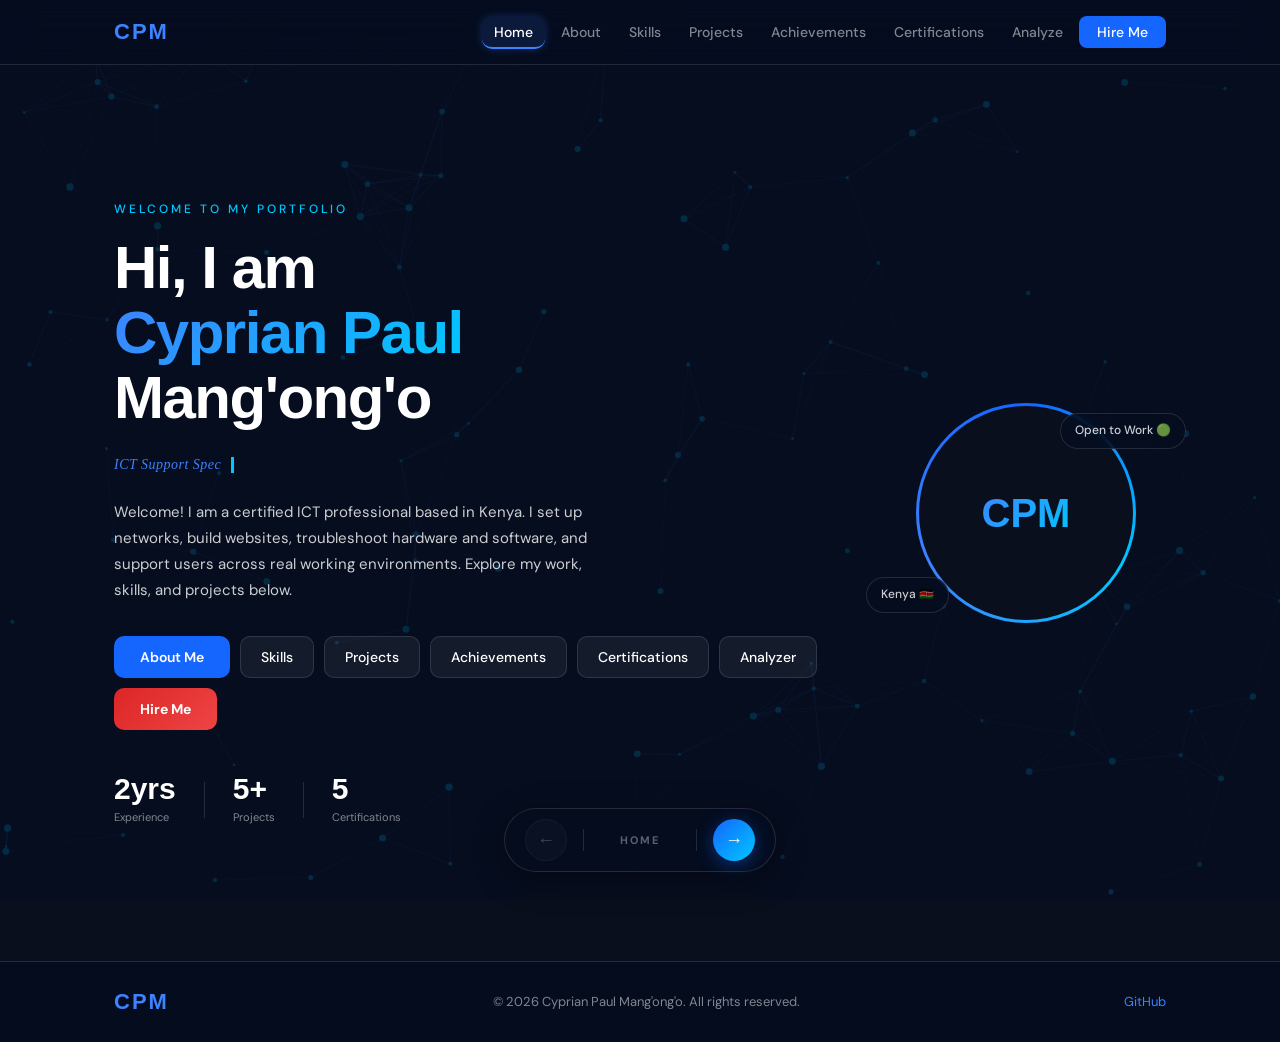
==== commit 7bb634a6: "Fix certificate PDF links in index.html" ====
--- a/index.html
+++ b/index.html
@@ -185,7 +185,7 @@
             <p class="cert-full-issuer">Cisco Networking Academy · Zetech University</p>
             <p class="cert-full-desc">Covers VLANs, inter-VLAN routing, STP, EtherChannel, OSPF, DHCPv4/v6, and wireless LAN for enterprise networks.</p>
             <div class="cert-full-tags"><span>Routing & Switching</span><span>VLANs</span><span>OSPF</span><span>Wireless LAN</span></div>
-            <a class="cert-view-btn" href="cert-ccna.pdf.pdf" target="_blank" rel="noopener">📄 View Certificate</a>
+            <a class="cert-view-btn" href="cert-ccna.pdf" target="_blank" rel="noopener">📄 View Certificate</a>
           </div>
           <div class="cert-full-meta">
             <span class="cert-full-date">May 2025</span>
@@ -202,7 +202,7 @@
             <p class="cert-full-issuer">Cisco Networking Academy · ICT Authority Kenya</p>
             <p class="cert-full-desc">Covers threat monitoring, SOC operations, log analysis, incident triage, and defensive security strategies.</p>
             <div class="cert-full-tags"><span>Threat Detection</span><span>Incident Response</span><span>SOC Operations</span><span>Log Analysis</span></div>
-            <a class="cert-view-btn" href="cert-cybersecurity-defense.pdf.pdf" target="_blank" rel="noopener">📄 View Certificate</a>
+            <a class="cert-view-btn" href="cert-cybersecurity-defense.pdf" target="_blank" rel="noopener">📄 View Certificate</a>
           </div>
           <div class="cert-full-meta">
             <span class="cert-full-date">June 2026</span>
@@ -219,7 +219,7 @@
             <p class="cert-full-issuer">ICT Authority Kenya · Salaam Technologies</p>
             <p class="cert-full-desc">Government-accredited programme covering cybersecurity best practices, emerging technology risks, and digital safety.</p>
             <div class="cert-full-tags"><span>Cybersecurity Awareness</span><span>Emerging Technologies</span><span>Digital Safety</span></div>
-            <a class="cert-view-btn" href="cert-cybersecurity-awareness.pdf.pdf" target="_blank" rel="noopener">📄 View Certificate</a>
+            <a class="cert-view-btn" href="cert-cybersecurity-awareness.pdf" target="_blank" rel="noopener">📄 View Certificate</a>
           </div>
           <div class="cert-full-meta">
             <span class="cert-full-date">June 2026</span>
@@ -236,7 +236,7 @@
             <p class="cert-full-issuer">ICT Authority Kenya · Pathways Technologies</p>
             <p class="cert-full-desc">Accredited training covering AI fundamentals, machine learning concepts, and practical AI applications in the digital economy.</p>
             <div class="cert-full-tags"><span>Artificial Intelligence</span><span>Machine Learning</span><span>AI Applications</span></div>
-            <a class="cert-view-btn" href="cert-ai-training.pdf.pdf" target="_blank" rel="noopener">📄 View Certificate</a>
+            <a class="cert-view-btn" href="cert-ai-training.pdf" target="_blank" rel="noopener">📄 View Certificate</a>
           </div>
           <div class="cert-full-meta">
             <span class="cert-full-date">April 2026</span>
--- a/style.css
+++ b/style.css
@@ -1,4 +1,10 @@
 /* ===== RESET ===== */
+*, *::before, *::after { box-sizing: border-box; margin: 0; padding: 0; }
+
+:root {
+  --card: rgba(5, 13, 31, 0.75);
+  --card-border: rgba(255,255,255,0.10);
+  --navy-border: rgba(255,255,255,0.12);/* ===== RESET ===== */
 *, *::before, *::after { box-sizing: border-box; margin: 0; padding: 0; }
 
 :root {
@@ -18,31 +24,16 @@
   --radius: 16px;
   --radius-sm: 10px;
   --t: 0.25s cubic-bezier(0.4,0,0.2,1);
-  --font-d: 'Syne', sans-serif;
+  --font-d: 'Space Grotesk', sans-serif;
   --font-b: 'DM Sans', sans-serif;
 }
 
 html { scroll-behavior: smooth; }
 
-body {
-  background: #0a0f1e;
-  color: var(--white);
-  font-family: var(--font-b);
-  font-size: 16px;
-  line-height: 1.65;
-  overflow-x: hidden;
-  min-height: 100vh;
-  display: flex;
-  flex-direction: column;
-}
-
-.overlay {
-  position: fixed; inset: 0;
-  background: rgba(5, 13, 31, 0.82);
-  z-index: 0; pointer-events: none;
-}
-
-/* ===== CONTAINER ===== */
+body { background: #0a0f1e; color: var(--white); font-family: var(--font-b); font-size: 16px; line-height: 1.65; overflow-x: hidden; min-height: 100vh; display: flex; flex-direction: column; }
+
+.overlay { position: fixed; inset: 0; background: rgba(5,13,31,0.82); z-index: 0; pointer-events: none; }
+
 .container { max-width: 1100px; margin: 0 auto; padding: 0 24px; position: relative; z-index: 1; }
 
 /* ===== NAV ===== */
@@ -52,24 +43,24 @@
 .nav-links { display: flex; list-style: none; gap: 4px; align-items: center; }
 .nav-links a { color: var(--white-50); text-decoration: none; font-size: 14px; font-weight: 500; padding: 6px 12px; border-radius: var(--radius-sm); transition: color var(--t), background var(--t); cursor: pointer; }
 .nav-links a:hover { color: var(--white); background: var(--white-15); }
-.nav-links a.nav-active { color: var(--white); background: var(--blue-soft); border-bottom: 2px solid var(--blue-light); }
+.nav-links a.nav-active { color: var(--white); background: var(--blue-soft); border-bottom: 2px solid var(--blue-light); box-shadow: 0 0 8px rgba(61,130,255,0.3); }
 .nav-cta { background: var(--blue) !important; color: var(--white) !important; border-radius: 8px !important; padding: 7px 18px !important; }
 .nav-cta:hover { background: var(--blue-light) !important; }
 .hamburger { display: none; background: none; border: none; color: var(--white); font-size: 22px; cursor: pointer; }
 
 /* ===== PAGES ===== */
 .page { display: none; flex: 1; position: relative; z-index: 1; padding: 60px 0 0; }
-.page.active { display: block; animation: pageIn 0.35s ease; }
-@keyframes pageIn { from { opacity: 0; transform: translateY(14px); } to { opacity: 1; transform: none; } }
+.page.active { display: block; animation: zoomIn 0.45s cubic-bezier(0.22,1,0.36,1) forwards; }
+.page.exit { display: block; animation: zoomOut 0.3s cubic-bezier(0.4,0,1,1) forwards; pointer-events: none; }
+@keyframes zoomIn { from { opacity: 0; transform: scale(0.92); } to { opacity: 1; transform: scale(1); } }
+@keyframes zoomOut { from { opacity: 1; transform: scale(1); } to { opacity: 0; transform: scale(1.06); } }
 
 /* ===== HOME ===== */
-.home-inner { display: grid; grid-template-columns: 1fr 280px; gap: 48px; align-items: center; padding: 60px 24px 48px; min-height: calc(100vh - 64px); }
+.home-inner { display: grid; grid-template-columns: 1fr 280px; gap: 48px; align-items: center; padding: 60px 24px 120px; min-height: calc(100vh - 64px); }
 .home-eyebrow { font-size: 12px; font-weight: 500; letter-spacing: 3px; text-transform: uppercase; color: var(--accent); margin-bottom: 16px; }
 .home-title { font-family: var(--font-d); font-size: clamp(34px, 4.8vw, 60px); font-weight: 800; line-height: 1.08; letter-spacing: -1.5px; margin-bottom: 20px; word-break: keep-all; }
 .accent { background: linear-gradient(135deg, var(--blue-light), var(--accent)); -webkit-background-clip: text; -webkit-text-fill-color: transparent; background-clip: text; }
 .home-profession { display: flex; align-items: center; gap: 8px; flex-wrap: wrap; margin-bottom: 20px; }
-.profession-tag { font-size: 12px; font-weight: 600; color: var(--blue-light); background: var(--blue-soft); border: 1px solid rgba(61,130,255,0.25); padding: 4px 12px; border-radius: 20px; }
-.profession-dot { color: var(--white-50); }
 .home-welcome { color: var(--white-80); font-size: 15px; max-width: 500px; margin-bottom: 32px; line-height: 1.75; }
 .home-buttons { display: flex; flex-wrap: wrap; gap: 10px; margin-bottom: 44px; }
 
@@ -79,8 +70,6 @@
 .btn-ghost:hover { border-color: var(--blue-light); background: var(--blue-soft); }
 .btn-cta { display: inline-flex; align-items: center; justify-content: center; background: linear-gradient(135deg, #dc2626, #ef4444); color: var(--white); padding: 12px 26px; border-radius: var(--radius-sm); font-family: var(--font-b); font-size: 14px; font-weight: 700; border: none; cursor: pointer; transition: opacity var(--t), transform var(--t); }
 .btn-cta:hover { opacity: 0.88; transform: translateY(-2px); }
-
-/* CV DOWNLOAD BUTTON */
 .btn-cv { display: inline-flex; align-items: center; gap: 8px; background: linear-gradient(135deg, var(--blue), var(--accent)); color: var(--white); padding: 11px 22px; border-radius: var(--radius-sm); font-family: var(--font-b); font-size: 14px; font-weight: 600; text-decoration: none; border: none; cursor: pointer; transition: opacity var(--t), transform var(--t); margin-top: 12px; }
 .btn-cv:hover { opacity: 0.88; transform: translateY(-2px); }
 
@@ -97,16 +86,26 @@
 .avatar-inner { width: 100%; height: 100%; border-radius: 50%; background: #0a0f1e; display: flex; align-items: center; justify-content: center; }
 .avatar-initials { font-family: var(--font-d); font-size: 40px; font-weight: 800; background: linear-gradient(135deg, var(--blue-light), var(--accent)); -webkit-background-clip: text; -webkit-text-fill-color: transparent; background-clip: text; }
 .floating-badge { position: absolute; background: rgba(5,13,31,0.85); border: 1px solid var(--navy-border); color: var(--white-80); font-size: 12px; font-weight: 500; padding: 7px 14px; border-radius: 40px; white-space: nowrap; backdrop-filter: blur(8px); }
-.badge-top { top: 10px; right: -20px; }
+.badge-top { top: 10px; right: -20px; animation: pulse-glow 2s ease-in-out infinite; }
 .badge-bottom { bottom: 10px; left: -20px; }
-.home-next { display: flex; align-items: center; justify-content: space-between; padding: 20px 24px 48px; }
+@keyframes pulse-glow { 0%,100% { box-shadow: 0 0 0 0 rgba(0,217,126,0.0); border-color: rgba(255,255,255,0.12); } 50% { box-shadow: 0 0 12px 4px rgba(0,217,126,0.35); border-color: rgba(0,217,126,0.6); } }
 
 /* ===== PAGE INNER ===== */
-.page-inner { padding: 48px 24px 80px; }
+.page-inner { padding: 48px 24px 120px; }
 .page-header { margin-bottom: 40px; }
-.sec-eye { font-size: 11px; font-weight: 700; letter-spacing: 4px; text-transform: uppercase; color: var(--blue-light); margin-bottom: 10px; }
+
+.sec-eye { font-family: 'DM Sans', sans-serif; font-size: 11px; font-weight: 700; letter-spacing: 5px; text-transform: uppercase; margin-bottom: 10px; background: linear-gradient(90deg, currentColor, rgba(255,255,255,0.5)); -webkit-background-clip: text; -webkit-text-fill-color: transparent; background-clip: text; }
+
 .sec-title { font-family: var(--font-d); font-size: clamp(26px, 4vw, 44px); font-weight: 800; letter-spacing: -1px; margin-bottom: 12px; }
 .sec-desc { color: var(--white-80); font-size: 15px; max-width: 580px; }
+
+/* ===== PAGE ACCENT TINTS ===== */
+#page-skills    .sec-eye, #page-skills    .sec-title { color: #60efff; }
+#page-projects  .sec-eye, #page-projects  .sec-title { color: #a78bfa; }
+#page-achievements .sec-eye, #page-achievements .sec-title { color: #fbbf24; }
+#page-certifications .sec-eye, #page-certifications .sec-title { color: #34d399; }
+#page-analyzer  .sec-eye, #page-analyzer  .sec-title { color: #f472b6; }
+#page-contact   .sec-eye, #page-contact   .sec-title { color: #60a5fa; }
 
 /* ===== ABOUT ===== */
 .about-grid { display: grid; grid-template-columns: 1fr 280px; gap: 48px; align-items: start; }
@@ -124,7 +123,6 @@
 .mini-num { display: block; font-family: var(--font-d); font-size: 24px; font-weight: 800; color: var(--blue-light); line-height: 1; margin-bottom: 4px; }
 .mini-label { font-size: 11px; color: var(--white-50); }
 
-/* ===== PICTURE SLOT ===== */
 .about-right { display: flex; flex-direction: column; align-items: center; gap: 14px; position: sticky; top: 80px; }
 .picture-slot { width: 100%; aspect-ratio: 3/4; border-radius: var(--radius); overflow: hidden; border: 2px dashed rgba(61,130,255,0.35); background: var(--card); display: flex; align-items: center; justify-content: center; backdrop-filter: blur(12px); transition: border-color var(--t); }
 .picture-slot:hover { border-color: var(--blue-light); }
@@ -135,63 +133,71 @@
 /* ===== SKILLS ===== */
 .skills-grid { display: grid; grid-template-columns: repeat(auto-fill, minmax(230px, 1fr)); gap: 18px; }
 .skill-card { background: var(--card); border: 1px solid var(--card-border); border-radius: var(--radius); padding: 24px; backdrop-filter: blur(12px); transition: transform var(--t), border-color var(--t), box-shadow var(--t); }
-.skill-card:hover { transform: translateY(-4px); border-color: var(--blue); box-shadow: 0 8px 32px var(--blue-glow); }
+.skill-card:hover { transform: translateY(-4px); }
+.skill-card:nth-child(1):hover { border-color: #3d82ff; box-shadow: 0 8px 32px rgba(61,130,255,0.3); }
+.skill-card:nth-child(2):hover { border-color: #f97316; box-shadow: 0 8px 32px rgba(249,115,22,0.25); }
+.skill-card:nth-child(3):hover { border-color: #00d97e; box-shadow: 0 8px 32px rgba(0,217,126,0.25); }
+.skill-card:nth-child(4):hover { border-color: #a855f7; box-shadow: 0 8px 32px rgba(168,85,247,0.25); }
+.skill-card:nth-child(5):hover { border-color: #fbbf24; box-shadow: 0 8px 32px rgba(251,191,36,0.25); }
+.skill-card:nth-child(6):hover { border-color: #ef4444; box-shadow: 0 8px 32px rgba(239,68,68,0.25); }
+.skill-card:nth-child(7):hover { border-color: #00c8ff; box-shadow: 0 8px 32px rgba(0,200,255,0.25); }
+.skill-card:nth-child(8):hover { border-color: #34d399; box-shadow: 0 8px 32px rgba(52,211,153,0.25); }
 .skill-icon { font-size: 28px; margin-bottom: 12px; }
 .skill-name { font-family: var(--font-d); font-size: 15px; font-weight: 700; margin-bottom: 6px; }
 .skill-desc { font-size: 13px; color: var(--white-50); margin-bottom: 14px; line-height: 1.5; }
 .skill-bar-track { height: 4px; background: var(--white-15); border-radius: 4px; overflow: hidden; }
 .skill-bar-fill { height: 100%; background: linear-gradient(90deg, var(--blue), var(--accent)); border-radius: 4px; width: 0; transition: width 1.2s cubic-bezier(0.4,0,0.2,1); }
 
-/* ===== CERTIFICATIONS MINI (Skills page) ===== */
-.cert-section { margin-top: 52px; }
-.cert-heading { font-family: var(--font-d); font-size: 22px; font-weight: 700; color: var(--white); margin-bottom: 24px; letter-spacing: -0.5px; }
-.cert-grid { display: grid; grid-template-columns: repeat(auto-fill, minmax(240px, 1fr)); gap: 18px; }
-.cert-card { background: var(--card); border: 1px solid var(--card-border); border-radius: var(--radius); padding: 24px; backdrop-filter: blur(12px); border-left: 3px solid var(--blue-light); transition: transform var(--t), border-color var(--t); }
-.cert-card:hover { transform: translateY(-3px); border-color: var(--accent); }
-.cert-icon { font-size: 28px; margin-bottom: 12px; }
-.cert-name { font-family: var(--font-d); font-size: 15px; font-weight: 700; color: var(--white); margin-bottom: 6px; }
-.cert-issuer { font-size: 12px; color: var(--blue-light); font-weight: 600; margin-bottom: 4px; }
-.cert-date { font-size: 11px; color: var(--white-50); }
-
 /* ===== CERTIFICATIONS FULL PAGE ===== */
 .cert-full-grid { display: grid; gap: 18px; }
-
 .cert-full-card { background: var(--card); border: 1px solid var(--card-border); border-radius: var(--radius); padding: 24px; display: grid; grid-template-columns: 56px 1fr auto; gap: 20px; align-items: start; backdrop-filter: blur(12px); border-left: 3px solid var(--blue-light); transition: transform var(--t), border-color var(--t), box-shadow var(--t); }
-.cert-full-card:hover { transform: translateY(-3px); border-color: var(--accent); box-shadow: 0 8px 32px var(--blue-glow); }
-
-.cert-full-icon { width: 56px; height: 56px; font-size: 1.6rem; display: flex; align-items: center; justify-content: center; background: var(--blue-soft); border-radius: var(--radius-sm); flex-shrink: 0; }
-
+.cert-full-card:hover { transform: translateY(-3px); }
+.cert-full-card:nth-child(1) { border-left-color: #1ba0d7; } .cert-full-card:nth-child(1):hover { border-color: #1ba0d7; box-shadow: 0 8px 32px rgba(27,160,215,0.25); }
+.cert-full-card:nth-child(2) { border-left-color: #1ba0d7; } .cert-full-card:nth-child(2):hover { border-color: #1ba0d7; box-shadow: 0 8px 32px rgba(27,160,215,0.25); }
+.cert-full-card:nth-child(3) { border-left-color: #00d97e; } .cert-full-card:nth-child(3):hover { border-color: #00d97e; box-shadow: 0 8px 32px rgba(0,217,126,0.25); }
+.cert-full-card:nth-child(4) { border-left-color: #00d97e; } .cert-full-card:nth-child(4):hover { border-color: #00d97e; box-shadow: 0 8px 32px rgba(0,217,126,0.25); }
+.cert-full-card:nth-child(5) { border-left-color: #a855f7; } .cert-full-card:nth-child(5):hover { border-color: #a855f7; box-shadow: 0 8px 32px rgba(168,85,247,0.25); }
+
+.cert-logo-wrap { background: #ffffff; border-radius: var(--radius-sm); padding: 8px; display: flex; align-items: center; justify-content: center; width: 56px; height: 56px; flex-shrink: 0; }
+.cert-logo { width: 100%; height: 100%; object-fit: contain; display: block; }
 .cert-full-name { font-family: var(--font-d); font-size: 16px; font-weight: 700; color: var(--white); margin-bottom: 4px; line-height: 1.4; }
 .cert-full-issuer { font-size: 12px; font-weight: 600; color: var(--blue-light); margin-bottom: 8px; }
 .cert-full-desc { font-size: 13px; color: var(--white-80); line-height: 1.6; margin-bottom: 10px; }
-
 .cert-full-tags { display: flex; flex-wrap: wrap; gap: 6px; margin-bottom: 14px; }
 .cert-full-tags span { font-size: 11px; font-weight: 600; color: var(--blue-light); background: var(--blue-soft); border: 1px solid rgba(61,130,255,0.25); border-radius: 20px; padding: 3px 10px; }
-
-.cert-view-btn { display: inline-flex; align-items: center; gap: 6px; font-size: 13px; font-weight: 600; color: var(--accent); background: rgba(0,200,255,0.07); border: 1px solid rgba(0,200,255,0.25); border-radius: var(--radius-sm); padding: 8px 18px; cursor: pointer; font-family: var(--font-b); transition: background var(--t), border-color var(--t); }
+.cert-view-btn { display: inline-flex; align-items: center; gap: 6px; font-size: 13px; font-weight: 600; color: var(--accent); background: rgba(0,200,255,0.07); border: 1px solid rgba(0,200,255,0.25); border-radius: var(--radius-sm); padding: 8px 18px; cursor: pointer; font-family: var(--font-b); transition: background var(--t), border-color var(--t); text-decoration: none; }
 .cert-view-btn:hover { background: rgba(0,200,255,0.15); border-color: var(--accent); }
-
 .cert-full-meta { display: flex; flex-direction: column; align-items: flex-end; gap: 8px; flex-shrink: 0; }
 .cert-full-date { font-size: 12px; font-weight: 600; color: #f59e0b; background: rgba(245,158,11,0.10); border: 1px solid rgba(245,158,11,0.25); border-radius: 6px; padding: 3px 10px; white-space: nowrap; }
 .cert-full-badge { font-size: 11px; font-weight: 600; color: var(--success); background: rgba(0,217,126,0.08); border: 1px solid rgba(0,217,126,0.25); border-radius: 6px; padding: 3px 10px; white-space: nowrap; }
 
-
-
 /* ===== PROJECTS ===== */
 .projects-grid { display: grid; grid-template-columns: repeat(auto-fill, minmax(310px, 1fr)); gap: 22px; }
 .project-card { background: var(--card); border: 1px solid var(--card-border); border-radius: var(--radius); padding: 28px; display: flex; flex-direction: column; gap: 12px; backdrop-filter: blur(12px); transition: transform var(--t), border-color var(--t), box-shadow var(--t); }
-.project-card:hover { transform: translateY(-4px); border-color: var(--blue-light); box-shadow: 0 8px 40px var(--blue-glow); }
+.project-card:hover { transform: translateY(-4px); }
+.project-card:nth-child(1):hover { border-color: #00d97e; box-shadow: 0 8px 40px rgba(0,217,126,0.2); }
+.project-card:nth-child(2):hover { border-color: #00c8ff; box-shadow: 0 8px 40px rgba(0,200,255,0.2); }
+.project-card:nth-child(3):hover { border-color: #a855f7; box-shadow: 0 8px 40px rgba(168,85,247,0.2); }
+.project-card:nth-child(4):hover { border-color: #fbbf24; box-shadow: 0 8px 40px rgba(251,191,36,0.2); }
+.project-card:nth-child(5):hover { border-color: #f97316; box-shadow: 0 8px 40px rgba(249,115,22,0.2); }
 .project-tag { display: inline-block; background: var(--blue-soft); color: var(--blue-light); font-size: 10px; font-weight: 700; letter-spacing: 2px; text-transform: uppercase; padding: 4px 12px; border-radius: 20px; border: 1px solid rgba(61,130,255,0.25); }
 .project-title { font-family: var(--font-d); font-size: 17px; font-weight: 700; }
 .project-desc { font-size: 13px; color: var(--white-80); line-height: 1.6; }
 .project-outcome { font-size: 12px; color: var(--success); font-weight: 500; background: rgba(0,217,126,0.07); padding: 8px 12px; border-radius: 8px; border: 1px solid rgba(0,217,126,0.15); }
+.project-demo { background: rgba(255,255,255,0.04); border: 1px solid rgba(255,255,255,0.10); border-radius: var(--radius-sm); padding: 12px 14px; display: flex; flex-direction: column; gap: 6px; }
+.demo-label { font-size: 10px; font-weight: 700; letter-spacing: 2px; text-transform: uppercase; color: var(--white-50); margin-bottom: 2px; }
+.demo-row { display: flex; align-items: center; gap: 12px; }
+.demo-key { font-size: 12px; color: var(--white-50); min-width: 80px; flex-shrink: 0; }
+.demo-val { font-size: 12px; font-family: monospace; color: var(--accent); background: rgba(0,200,255,0.08); border: 1px solid rgba(0,200,255,0.20); border-radius: 4px; padding: 2px 8px; }
 .project-link { display: inline-flex; align-items: center; font-size: 13px; font-weight: 600; color: var(--accent); text-decoration: none; margin-top: 4px; transition: opacity var(--t); }
 .project-link:hover { opacity: 0.75; }
 
 /* ===== ACHIEVEMENTS ===== */
 .achievements-list { display: flex; flex-direction: column; gap: 18px; }
 .achievement-item { display: flex; align-items: flex-start; gap: 20px; background: var(--card); border: 1px solid var(--card-border); border-radius: var(--radius); padding: 24px; backdrop-filter: blur(12px); transition: border-color var(--t), transform var(--t); }
-.achievement-item:hover { border-color: var(--blue); transform: translateX(4px); }
+.achievement-item:hover { transform: translateX(4px); }
+.achievement-item:nth-child(odd):hover { border-color: var(--blue-light); }
+.achievement-item:nth-child(even):hover { border-color: var(--accent); }
 .achievement-num { font-family: var(--font-d); font-size: 30px; font-weight: 800; color: var(--blue-light); opacity: 0.30; min-width: 44px; line-height: 1; }
 .achievement-content { flex: 1; }
 .achievement-title { font-family: var(--font-d); font-size: 16px; font-weight: 700; margin-bottom: 6px; }
@@ -219,20 +225,14 @@
 .c-icon { font-size: 20px; }
 .contact-link { color: var(--accent); text-decoration: none; font-size: 14px; }
 .contact-link:hover { text-decoration: underline; }
-.contact-form-box { background: var(--card); border: 1px solid var(--card-border); border-radius: var(--radius); padding: 28px; backdrop-filter: blur(12px); }
-.form-heading { font-family: var(--font-d); font-size: 18px; font-weight: 700; margin-bottom: 20px; color: var(--white); }
-.contact-form { display: flex; flex-direction: column; gap: 13px; }
-.form-input { background: rgba(255,255,255,0.06); border: 1px solid var(--navy-border); color: var(--white); padding: 12px 16px; border-radius: var(--radius-sm); font-family: var(--font-b); font-size: 15px; outline: none; width: 100%; transition: border-color var(--t), box-shadow var(--t); }
-.form-input::placeholder { color: var(--white-50); }
-.form-input:focus { border-color: var(--blue); box-shadow: 0 0 0 3px var(--blue-glow); }
-.form-textarea { resize: vertical; min-height: 120px; }
-.full-w { width: 100%; }
-.form-feedback { font-size: 13px; color: var(--success); min-height: 20px; text-align: center; }
-
-/* ===== BACK BAR ===== */
-.back-bar { display: flex; align-items: center; justify-content: space-between; width: 100%; margin-top: 48px; padding-top: 24px; border-top: 1px solid var(--navy-border); }
-.btn-back { display: inline-flex; align-items: center; gap: 8px; background: var(--card); border: 1px solid var(--card-border); color: var(--white-80); padding: 11px 22px; border-radius: var(--radius-sm); font-family: var(--font-b); font-size: 14px; font-weight: 500; cursor: pointer; backdrop-filter: blur(8px); transition: border-color var(--t), color var(--t), background var(--t); }
-.btn-back:hover { border-color: var(--blue-light); color: var(--white); background: var(--blue-soft); }
+.thankyou-box { background: var(--card); border: 1px solid var(--card-border); border-radius: var(--radius); padding: 40px; text-align: center; backdrop-filter: blur(12px); }
+.thankyou-icon { font-size: 48px; margin-bottom: 16px; }
+.thankyou-title { font-family: var(--font-d); font-size: 22px; font-weight: 700; color: var(--white); margin-bottom: 16px; }
+.thankyou-text { font-size: 15px; color: var(--white-80); line-height: 1.8; max-width: 480px; margin: 0 auto; }
+
+/* ===== BACK BAR (hidden, replaced by float nav) ===== */
+.back-bar { display: none !important; }
+.home-next { display: none !important; }
 
 /* ===== FOOTER ===== */
 .footer { background: rgba(5,13,31,0.92); border-top: 1px solid var(--navy-border); padding: 22px 0; margin-top: auto; position: relative; z-index: 1; }
@@ -242,9 +242,54 @@
 .footer-links a { font-size: 13px; color: var(--blue-light); text-decoration: none; transition: color var(--t); }
 .footer-links a:hover { color: var(--accent); }
 
+/* ===== PARTICLE CANVAS ===== */
+#particleCanvas { position: fixed; top: 0; left: 0; width: 100%; height: 100%; z-index: 0; pointer-events: none; }
+
+/* ===== TYPING ===== */
+.typed-text { font-family: 'Times New Roman', Times, serif; font-style: italic; font-size: 14px; font-weight: 400; color: var(--blue-light); letter-spacing: 0.5px; }
+.typing-cursor { display: inline-block; width: 3px; height: 1em; background: var(--accent); margin-left: 4px; vertical-align: middle; animation: blink 0.75s step-end infinite; }
+@keyframes blink { 0%,100% { opacity: 1; } 50% { opacity: 0; } }
+.home-profession-typed { min-height: 28px; display: flex; align-items: center; flex-wrap: wrap; gap: 6px; margin-bottom: 20px; }
+
+/* ===== SCROLL REVEAL ===== */
+.reveal { opacity: 0; transform: translateY(32px); transition: opacity 0.65s cubic-bezier(0.4,0,0.2,1), transform 0.65s cubic-bezier(0.4,0,0.2,1); }
+.reveal.visible { opacity: 1; transform: none; }
+.reveal-stagger > * { opacity: 0; transform: translateY(24px); transition: opacity 0.5s cubic-bezier(0.4,0,0.2,1), transform 0.5s cubic-bezier(0.4,0,0.2,1); }
+.reveal-stagger.visible > *:nth-child(1) { opacity:1; transform:none; transition-delay:0s; }
+.reveal-stagger.visible > *:nth-child(2) { opacity:1; transform:none; transition-delay:0.1s; }
+.reveal-stagger.visible > *:nth-child(3) { opacity:1; transform:none; transition-delay:0.2s; }
+.reveal-stagger.visible > *:nth-child(4) { opacity:1; transform:none; transition-delay:0.3s; }
+.reveal-stagger.visible > *:nth-child(5) { opacity:1; transform:none; transition-delay:0.4s; }
+.reveal-stagger.visible > *:nth-child(6) { opacity:1; transform:none; transition-delay:0.5s; }
+.reveal-stagger.visible > *:nth-child(7) { opacity:1; transform:none; transition-delay:0.6s; }
+.reveal-stagger.visible > *:nth-child(8) { opacity:1; transform:none; transition-delay:0.7s; }
+
+/* ===== SCROLL PROGRESS BAR ===== */
+#scrollProgress { position: fixed; top: 0; left: 0; height: 3px; width: 0%; background: linear-gradient(90deg, var(--blue), var(--accent)); z-index: 9999; transition: width 0.1s linear; }
+
+/* ===== BACK TO TOP ===== */
+#backToTop { position: fixed; bottom: 90px; right: 28px; width: 44px; height: 44px; border-radius: 50%; background: var(--blue); color: var(--white); border: none; font-size: 18px; cursor: pointer; display: flex; align-items: center; justify-content: center; z-index: 500; opacity: 0; transform: translateY(12px); transition: opacity 0.3s, transform 0.3s, background 0.2s; box-shadow: 0 4px 20px var(--blue-glow); }
+#backToTop.visible { opacity: 1; transform: none; }
+#backToTop:hover { background: var(--blue-light); }
+
+/* ===== FLOATING NAV BAR ===== */
+.float-nav { position: fixed; bottom: 28px; left: 50%; transform: translateX(-50%); display: flex; align-items: center; gap: 16px; background: rgba(5,13,31,0.88); border: 1px solid rgba(255,255,255,0.12); border-radius: 50px; padding: 10px 20px; z-index: 400; backdrop-filter: blur(16px); box-shadow: 0 8px 32px rgba(0,0,0,0.4); }
+
+.float-btn { display: inline-flex; align-items: center; justify-content: center; width: 42px; height: 42px; border-radius: 50%; border: none; cursor: pointer; font-size: 18px; transition: background 0.2s, transform 0.2s, box-shadow 0.2s; }
+
+.float-btn-back { background: rgba(255,255,255,0.07); color: rgba(255,255,255,0.8); border: 1px solid rgba(255,255,255,0.15); }
+.float-btn-back:hover { background: rgba(255,255,255,0.15); color: #fff; transform: translateX(-2px); }
+
+.float-btn-next { background: linear-gradient(135deg, #1565ff, #00c8ff); color: #fff; box-shadow: 0 4px 18px rgba(21,101,255,0.4); }
+.float-btn-next:hover { transform: translateX(2px); box-shadow: 0 6px 24px rgba(21,101,255,0.6); }
+
+.float-divider { width: 1px; height: 22px; background: rgba(255,255,255,0.12); }
+
+.float-page-label { font-size: 11px; font-weight: 700; letter-spacing: 2px; text-transform: uppercase; color: rgba(255,255,255,0.35); padding: 0 4px; min-width: 80px; text-align: center; }
+
 /* ===== RESPONSIVE ===== */
 @media (max-width: 860px) {
-  .home-inner { grid-template-columns: 1fr; text-align: center; gap: 36px; padding: 48px 24px 36px; }
+  .home-inner { grid-template-columns: 1fr; text-align: center; gap: 36px; padding: 48px 24px 120px; }
   .home-visual { margin: 0 auto; }
   .home-buttons { justify-content: center; }
   .home-stats { justify-content: center; }
@@ -260,155 +305,258 @@
 @media (max-width: 640px) {
   .nav-links { display: none; }
   .hamburger { display: block; }
-  .skills-grid, .projects-grid, .cert-grid, .cert-full-grid { grid-template-columns: 1fr; }
+  .skills-grid, .projects-grid, .cert-full-grid { grid-template-columns: 1fr; }
   .about-mini-stats { grid-template-columns: repeat(2, 1fr); }
   .home-title { font-size: clamp(28px, 8vw, 44px); }
   .cert-full-card { grid-template-columns: 1fr; }
   .cert-full-meta { flex-direction: row; }
+  .float-page-label { display: none; }
+  .float-divider { display: none; }
 }
-
-/* ===== PROJECT DEMO BOX ===== */
-.project-demo {
-  background: rgba(255,255,255,0.04);
-  border: 1px solid rgba(255,255,255,0.10);
-  border-radius: var(--radius-sm);
-  padding: 12px 14px;
-  display: flex;
-  flex-direction: column;
-  gap: 6px;
+  --blue: #1565ff;
+  --blue-light: #3d82ff;
+  --blue-glow: rgba(21,101,255,0.20);
+  --blue-soft: rgba(61,130,255,0.12);
+  --accent: #00c8ff;
+  --white: #ffffff;
+  --white-80: rgba(255,255,255,0.80);
+  --white-50: rgba(255,255,255,0.50);
+  --white-15: rgba(255,255,255,0.08);
+  --success: #00d97e;
+  --radius: 16px;
+  --radius-sm: 10px;
+  --t: 0.25s cubic-bezier(0.4,0,0.2,1);
+  --font-d: 'Space Grotesk', sans-serif;
+  --font-b: 'DM Sans', sans-serif;
 }
 
-.demo-label {
-  font-size: 10px;
-  font-weight: 700;
-  letter-spacing: 2px;
-  text-transform: uppercase;
-  color: var(--white-50);
-  margin-bottom: 2px;
-}
-
-.demo-row {
-  display: flex;
-  align-items: center;
-  gap: 12px;
-}
-
-.demo-key {
-  font-size: 12px;
-  color: var(--white-50);
-  min-width: 80px;
-  flex-shrink: 0;
-}
-
-.demo-val {
-  font-size: 12px;
-  font-family: monospace;
-  color: var(--accent);
-  background: rgba(0,200,255,0.08);
-  border: 1px solid rgba(0,200,255,0.20);
-  border-radius: 4px;
-  padding: 2px 8px;
-}
-
-.project-link {
-  display: inline-flex;
-  align-items: center;
-  font-size: 13px;
-  font-weight: 600;
-  color: var(--accent);
-  text-decoration: none;
-  margin-top: 4px;
-  transition: opacity var(--t);
-}
-
+html { scroll-behavior: smooth; }
+
+body { background: #0a0f1e; color: var(--white); font-family: var(--font-b); font-size: 16px; line-height: 1.65; overflow-x: hidden; min-height: 100vh; display: flex; flex-direction: column; }
+
+.overlay { position: fixed; inset: 0; background: rgba(5,13,31,0.82); z-index: 0; pointer-events: none; }
+
+.container { max-width: 1100px; margin: 0 auto; padding: 0 24px; position: relative; z-index: 1; }
+
+/* ===== NAV ===== */
+.nav { position: sticky; top: 0; z-index: 100; background: rgba(5,13,31,0.92); backdrop-filter: blur(18px); border-bottom: 1px solid var(--navy-border); }
+.nav-inner { max-width: 1100px; margin: 0 auto; padding: 0 24px; height: 64px; display: flex; align-items: center; justify-content: space-between; }
+.nav-logo { font-family: var(--font-d); font-weight: 800; font-size: 22px; color: var(--blue-light); letter-spacing: 2px; cursor: pointer; }
+.nav-links { display: flex; list-style: none; gap: 4px; align-items: center; }
+.nav-links a { color: var(--white-50); text-decoration: none; font-size: 14px; font-weight: 500; padding: 6px 12px; border-radius: var(--radius-sm); transition: color var(--t), background var(--t); cursor: pointer; }
+.nav-links a:hover { color: var(--white); background: var(--white-15); }
+.nav-links a.nav-active { color: var(--white); background: var(--blue-soft); border-bottom: 2px solid var(--blue-light); box-shadow: 0 0 8px rgba(61,130,255,0.3); }
+.nav-cta { background: var(--blue) !important; color: var(--white) !important; border-radius: 8px !important; padding: 7px 18px !important; }
+.nav-cta:hover { background: var(--blue-light) !important; }
+.hamburger { display: none; background: none; border: none; color: var(--white); font-size: 22px; cursor: pointer; }
+
+/* ===== PAGES ===== */
+.page { display: none; flex: 1; position: relative; z-index: 1; padding: 60px 0 0; }
+.page.active { display: block; animation: zoomIn 0.45s cubic-bezier(0.22,1,0.36,1) forwards; }
+.page.exit { display: block; animation: zoomOut 0.3s cubic-bezier(0.4,0,1,1) forwards; pointer-events: none; }
+@keyframes zoomIn { from { opacity: 0; transform: scale(0.92); } to { opacity: 1; transform: scale(1); } }
+@keyframes zoomOut { from { opacity: 1; transform: scale(1); } to { opacity: 0; transform: scale(1.06); } }
+
+/* ===== HOME ===== */
+.home-inner { display: grid; grid-template-columns: 1fr 280px; gap: 48px; align-items: center; padding: 60px 24px 120px; min-height: calc(100vh - 64px); }
+.home-eyebrow { font-size: 12px; font-weight: 500; letter-spacing: 3px; text-transform: uppercase; color: var(--accent); margin-bottom: 16px; }
+.home-title { font-family: var(--font-d); font-size: clamp(34px, 4.8vw, 60px); font-weight: 800; line-height: 1.08; letter-spacing: -1.5px; margin-bottom: 20px; word-break: keep-all; }
+.accent { background: linear-gradient(135deg, var(--blue-light), var(--accent)); -webkit-background-clip: text; -webkit-text-fill-color: transparent; background-clip: text; }
+.home-profession { display: flex; align-items: center; gap: 8px; flex-wrap: wrap; margin-bottom: 20px; }
+.home-welcome { color: var(--white-80); font-size: 15px; max-width: 500px; margin-bottom: 32px; line-height: 1.75; }
+.home-buttons { display: flex; flex-wrap: wrap; gap: 10px; margin-bottom: 44px; }
+
+.btn-primary { display: inline-flex; align-items: center; justify-content: center; background: var(--blue); color: var(--white); padding: 12px 26px; border-radius: var(--radius-sm); font-family: var(--font-b); font-size: 14px; font-weight: 600; border: none; cursor: pointer; text-decoration: none; transition: background var(--t), transform var(--t), box-shadow var(--t); }
+.btn-primary:hover { background: var(--blue-light); transform: translateY(-2px); box-shadow: 0 8px 28px var(--blue-glow); }
+.btn-ghost { display: inline-flex; align-items: center; justify-content: center; background: rgba(255,255,255,0.06); color: var(--white); padding: 11px 20px; border-radius: var(--radius-sm); font-family: var(--font-b); font-size: 14px; font-weight: 500; border: 1px solid var(--navy-border); cursor: pointer; text-decoration: none; transition: border-color var(--t), background var(--t); }
+.btn-ghost:hover { border-color: var(--blue-light); background: var(--blue-soft); }
+.btn-cta { display: inline-flex; align-items: center; justify-content: center; background: linear-gradient(135deg, #dc2626, #ef4444); color: var(--white); padding: 12px 26px; border-radius: var(--radius-sm); font-family: var(--font-b); font-size: 14px; font-weight: 700; border: none; cursor: pointer; transition: opacity var(--t), transform var(--t); }
+.btn-cta:hover { opacity: 0.88; transform: translateY(-2px); }
+.btn-cv { display: inline-flex; align-items: center; gap: 8px; background: linear-gradient(135deg, var(--blue), var(--accent)); color: var(--white); padding: 11px 22px; border-radius: var(--radius-sm); font-family: var(--font-b); font-size: 14px; font-weight: 600; text-decoration: none; border: none; cursor: pointer; transition: opacity var(--t), transform var(--t); margin-top: 12px; }
+.btn-cv:hover { opacity: 0.88; transform: translateY(-2px); }
+
+.home-stats { display: flex; align-items: center; gap: 28px; }
+.stat { display: flex; flex-direction: column; }
+.stat-num { font-family: var(--font-d); font-size: 30px; font-weight: 800; color: var(--white); line-height: 1; }
+.stat-label { font-size: 11px; color: var(--white-50); margin-top: 4px; }
+.stat-divider { width: 1px; height: 36px; background: var(--navy-border); }
+
+/* ===== AVATAR ===== */
+.home-visual { position: relative; display: flex; align-items: center; justify-content: center; }
+.avatar-ring { width: 220px; height: 220px; border-radius: 50%; background: conic-gradient(from 0deg, var(--blue), var(--accent), var(--blue-light), var(--blue)); padding: 3px; animation: spin 8s linear infinite; }
+@keyframes spin { to { transform: rotate(360deg); } }
+.avatar-inner { width: 100%; height: 100%; border-radius: 50%; background: #0a0f1e; display: flex; align-items: center; justify-content: center; }
+.avatar-initials { font-family: var(--font-d); font-size: 40px; font-weight: 800; background: linear-gradient(135deg, var(--blue-light), var(--accent)); -webkit-background-clip: text; -webkit-text-fill-color: transparent; background-clip: text; }
+.floating-badge { position: absolute; background: rgba(5,13,31,0.85); border: 1px solid var(--navy-border); color: var(--white-80); font-size: 12px; font-weight: 500; padding: 7px 14px; border-radius: 40px; white-space: nowrap; backdrop-filter: blur(8px); }
+.badge-top { top: 10px; right: -20px; animation: pulse-glow 2s ease-in-out infinite; }
+.badge-bottom { bottom: 10px; left: -20px; }
+@keyframes pulse-glow { 0%,100% { box-shadow: 0 0 0 0 rgba(0,217,126,0.0); border-color: rgba(255,255,255,0.12); } 50% { box-shadow: 0 0 12px 4px rgba(0,217,126,0.35); border-color: rgba(0,217,126,0.6); } }
+
+/* ===== PAGE INNER ===== */
+.page-inner { padding: 48px 24px 120px; }
+.page-header { margin-bottom: 40px; }
+
+.sec-eye { font-family: 'DM Sans', sans-serif; font-size: 11px; font-weight: 700; letter-spacing: 5px; text-transform: uppercase; margin-bottom: 10px; background: linear-gradient(90deg, currentColor, rgba(255,255,255,0.5)); -webkit-background-clip: text; -webkit-text-fill-color: transparent; background-clip: text; }
+
+.sec-title { font-family: var(--font-d); font-size: clamp(26px, 4vw, 44px); font-weight: 800; letter-spacing: -1px; margin-bottom: 12px; }
+.sec-desc { color: var(--white-80); font-size: 15px; max-width: 580px; }
+
+/* ===== PAGE ACCENT TINTS ===== */
+#page-skills    .sec-eye, #page-skills    .sec-title { color: #60efff; }
+#page-projects  .sec-eye, #page-projects  .sec-title { color: #a78bfa; }
+#page-achievements .sec-eye, #page-achievements .sec-title { color: #fbbf24; }
+#page-certifications .sec-eye, #page-certifications .sec-title { color: #34d399; }
+#page-analyzer  .sec-eye, #page-analyzer  .sec-title { color: #f472b6; }
+#page-contact   .sec-eye, #page-contact   .sec-title { color: #60a5fa; }
+
+/* ===== ABOUT ===== */
+.about-grid { display: grid; grid-template-columns: 1fr 280px; gap: 48px; align-items: start; }
+.about-intro { color: var(--white-80); font-size: 15px; line-height: 1.8; margin-bottom: 16px; }
+.about-details { background: var(--card); border: 1px solid var(--card-border); border-radius: var(--radius); padding: 20px; margin: 20px 0; backdrop-filter: blur(12px); }
+.detail-row { display: flex; justify-content: space-between; align-items: center; padding: 10px 0; border-bottom: 1px solid rgba(255,255,255,0.06); gap: 16px; }
+.detail-row:last-child { border-bottom: none; }
+.detail-label { font-size: 11px; font-weight: 600; color: var(--white-50); text-transform: uppercase; letter-spacing: 1px; white-space: nowrap; }
+.detail-val { font-size: 14px; color: var(--white); font-weight: 500; text-align: right; }
+.detail-link { color: var(--accent); text-decoration: none; }
+.detail-link:hover { text-decoration: underline; }
+.status-open { color: var(--success); font-weight: 700; }
+.about-mini-stats { display: grid; grid-template-columns: repeat(3, 1fr); gap: 12px; margin-top: 4px; }
+.mini-stat { background: var(--card); border: 1px solid var(--card-border); border-radius: var(--radius-sm); padding: 14px; text-align: center; backdrop-filter: blur(12px); }
+.mini-num { display: block; font-family: var(--font-d); font-size: 24px; font-weight: 800; color: var(--blue-light); line-height: 1; margin-bottom: 4px; }
+.mini-label { font-size: 11px; color: var(--white-50); }
+
+.about-right { display: flex; flex-direction: column; align-items: center; gap: 14px; position: sticky; top: 80px; }
+.picture-slot { width: 100%; aspect-ratio: 3/4; border-radius: var(--radius); overflow: hidden; border: 2px dashed rgba(61,130,255,0.35); background: var(--card); display: flex; align-items: center; justify-content: center; backdrop-filter: blur(12px); transition: border-color var(--t); }
+.picture-slot:hover { border-color: var(--blue-light); }
+.profile-photo { width: 100%; height: 100%; object-fit: cover; }
+.picture-caption { font-family: var(--font-d); font-size: 15px; font-weight: 700; color: var(--white); text-align: center; }
+.picture-sub { font-size: 11px; color: var(--blue-light); text-align: center; letter-spacing: 0.5px; }
+
+/* ===== SKILLS ===== */
+.skills-grid { display: grid; grid-template-columns: repeat(auto-fill, minmax(230px, 1fr)); gap: 18px; }
+.skill-card { background: var(--card); border: 1px solid var(--card-border); border-radius: var(--radius); padding: 24px; backdrop-filter: blur(12px); transition: transform var(--t), border-color var(--t), box-shadow var(--t); }
+.skill-card:hover { transform: translateY(-4px); }
+.skill-card:nth-child(1):hover { border-color: #3d82ff; box-shadow: 0 8px 32px rgba(61,130,255,0.3); }
+.skill-card:nth-child(2):hover { border-color: #f97316; box-shadow: 0 8px 32px rgba(249,115,22,0.25); }
+.skill-card:nth-child(3):hover { border-color: #00d97e; box-shadow: 0 8px 32px rgba(0,217,126,0.25); }
+.skill-card:nth-child(4):hover { border-color: #a855f7; box-shadow: 0 8px 32px rgba(168,85,247,0.25); }
+.skill-card:nth-child(5):hover { border-color: #fbbf24; box-shadow: 0 8px 32px rgba(251,191,36,0.25); }
+.skill-card:nth-child(6):hover { border-color: #ef4444; box-shadow: 0 8px 32px rgba(239,68,68,0.25); }
+.skill-card:nth-child(7):hover { border-color: #00c8ff; box-shadow: 0 8px 32px rgba(0,200,255,0.25); }
+.skill-card:nth-child(8):hover { border-color: #34d399; box-shadow: 0 8px 32px rgba(52,211,153,0.25); }
+.skill-icon { font-size: 28px; margin-bottom: 12px; }
+.skill-name { font-family: var(--font-d); font-size: 15px; font-weight: 700; margin-bottom: 6px; }
+.skill-desc { font-size: 13px; color: var(--white-50); margin-bottom: 14px; line-height: 1.5; }
+.skill-bar-track { height: 4px; background: var(--white-15); border-radius: 4px; overflow: hidden; }
+.skill-bar-fill { height: 100%; background: linear-gradient(90deg, var(--blue), var(--accent)); border-radius: 4px; width: 0; transition: width 1.2s cubic-bezier(0.4,0,0.2,1); }
+
+/* ===== CERTIFICATIONS FULL PAGE ===== */
+.cert-full-grid { display: grid; gap: 18px; }
+.cert-full-card { background: var(--card); border: 1px solid var(--card-border); border-radius: var(--radius); padding: 24px; display: grid; grid-template-columns: 56px 1fr auto; gap: 20px; align-items: start; backdrop-filter: blur(12px); border-left: 3px solid var(--blue-light); transition: transform var(--t), border-color var(--t), box-shadow var(--t); }
+.cert-full-card:hover { transform: translateY(-3px); }
+.cert-full-card:nth-child(1) { border-left-color: #1ba0d7; } .cert-full-card:nth-child(1):hover { border-color: #1ba0d7; box-shadow: 0 8px 32px rgba(27,160,215,0.25); }
+.cert-full-card:nth-child(2) { border-left-color: #1ba0d7; } .cert-full-card:nth-child(2):hover { border-color: #1ba0d7; box-shadow: 0 8px 32px rgba(27,160,215,0.25); }
+.cert-full-card:nth-child(3) { border-left-color: #00d97e; } .cert-full-card:nth-child(3):hover { border-color: #00d97e; box-shadow: 0 8px 32px rgba(0,217,126,0.25); }
+.cert-full-card:nth-child(4) { border-left-color: #00d97e; } .cert-full-card:nth-child(4):hover { border-color: #00d97e; box-shadow: 0 8px 32px rgba(0,217,126,0.25); }
+.cert-full-card:nth-child(5) { border-left-color: #a855f7; } .cert-full-card:nth-child(5):hover { border-color: #a855f7; box-shadow: 0 8px 32px rgba(168,85,247,0.25); }
+
+.cert-logo-wrap { background: #ffffff; border-radius: var(--radius-sm); padding: 8px; display: flex; align-items: center; justify-content: center; width: 56px; height: 56px; flex-shrink: 0; }
+.cert-logo { width: 100%; height: 100%; object-fit: contain; display: block; }
+.cert-full-name { font-family: var(--font-d); font-size: 16px; font-weight: 700; color: var(--white); margin-bottom: 4px; line-height: 1.4; }
+.cert-full-issuer { font-size: 12px; font-weight: 600; color: var(--blue-light); margin-bottom: 8px; }
+.cert-full-desc { font-size: 13px; color: var(--white-80); line-height: 1.6; margin-bottom: 10px; }
+.cert-full-tags { display: flex; flex-wrap: wrap; gap: 6px; margin-bottom: 14px; }
+.cert-full-tags span { font-size: 11px; font-weight: 600; color: var(--blue-light); background: var(--blue-soft); border: 1px solid rgba(61,130,255,0.25); border-radius: 20px; padding: 3px 10px; }
+.cert-view-btn { display: inline-flex; align-items: center; gap: 6px; font-size: 13px; font-weight: 600; color: var(--accent); background: rgba(0,200,255,0.07); border: 1px solid rgba(0,200,255,0.25); border-radius: var(--radius-sm); padding: 8px 18px; cursor: pointer; font-family: var(--font-b); transition: background var(--t), border-color var(--t); text-decoration: none; }
+.cert-view-btn:hover { background: rgba(0,200,255,0.15); border-color: var(--accent); }
+.cert-full-meta { display: flex; flex-direction: column; align-items: flex-end; gap: 8px; flex-shrink: 0; }
+.cert-full-date { font-size: 12px; font-weight: 600; color: #f59e0b; background: rgba(245,158,11,0.10); border: 1px solid rgba(245,158,11,0.25); border-radius: 6px; padding: 3px 10px; white-space: nowrap; }
+.cert-full-badge { font-size: 11px; font-weight: 600; color: var(--success); background: rgba(0,217,126,0.08); border: 1px solid rgba(0,217,126,0.25); border-radius: 6px; padding: 3px 10px; white-space: nowrap; }
+
+/* ===== PROJECTS ===== */
+.projects-grid { display: grid; grid-template-columns: repeat(auto-fill, minmax(310px, 1fr)); gap: 22px; }
+.project-card { background: var(--card); border: 1px solid var(--card-border); border-radius: var(--radius); padding: 28px; display: flex; flex-direction: column; gap: 12px; backdrop-filter: blur(12px); transition: transform var(--t), border-color var(--t), box-shadow var(--t); }
+.project-card:hover { transform: translateY(-4px); }
+.project-card:nth-child(1):hover { border-color: #00d97e; box-shadow: 0 8px 40px rgba(0,217,126,0.2); }
+.project-card:nth-child(2):hover { border-color: #00c8ff; box-shadow: 0 8px 40px rgba(0,200,255,0.2); }
+.project-card:nth-child(3):hover { border-color: #a855f7; box-shadow: 0 8px 40px rgba(168,85,247,0.2); }
+.project-card:nth-child(4):hover { border-color: #fbbf24; box-shadow: 0 8px 40px rgba(251,191,36,0.2); }
+.project-card:nth-child(5):hover { border-color: #f97316; box-shadow: 0 8px 40px rgba(249,115,22,0.2); }
+.project-tag { display: inline-block; background: var(--blue-soft); color: var(--blue-light); font-size: 10px; font-weight: 700; letter-spacing: 2px; text-transform: uppercase; padding: 4px 12px; border-radius: 20px; border: 1px solid rgba(61,130,255,0.25); }
+.project-title { font-family: var(--font-d); font-size: 17px; font-weight: 700; }
+.project-desc { font-size: 13px; color: var(--white-80); line-height: 1.6; }
+.project-outcome { font-size: 12px; color: var(--success); font-weight: 500; background: rgba(0,217,126,0.07); padding: 8px 12px; border-radius: 8px; border: 1px solid rgba(0,217,126,0.15); }
+.project-demo { background: rgba(255,255,255,0.04); border: 1px solid rgba(255,255,255,0.10); border-radius: var(--radius-sm); padding: 12px 14px; display: flex; flex-direction: column; gap: 6px; }
+.demo-label { font-size: 10px; font-weight: 700; letter-spacing: 2px; text-transform: uppercase; color: var(--white-50); margin-bottom: 2px; }
+.demo-row { display: flex; align-items: center; gap: 12px; }
+.demo-key { font-size: 12px; color: var(--white-50); min-width: 80px; flex-shrink: 0; }
+.demo-val { font-size: 12px; font-family: monospace; color: var(--accent); background: rgba(0,200,255,0.08); border: 1px solid rgba(0,200,255,0.20); border-radius: 4px; padding: 2px 8px; }
+.project-link { display: inline-flex; align-items: center; font-size: 13px; font-weight: 600; color: var(--accent); text-decoration: none; margin-top: 4px; transition: opacity var(--t); }
 .project-link:hover { opacity: 0.75; }
 
+/* ===== ACHIEVEMENTS ===== */
+.achievements-list { display: flex; flex-direction: column; gap: 18px; }
+.achievement-item { display: flex; align-items: flex-start; gap: 20px; background: var(--card); border: 1px solid var(--card-border); border-radius: var(--radius); padding: 24px; backdrop-filter: blur(12px); transition: border-color var(--t), transform var(--t); }
+.achievement-item:hover { transform: translateX(4px); }
+.achievement-item:nth-child(odd):hover { border-color: var(--blue-light); }
+.achievement-item:nth-child(even):hover { border-color: var(--accent); }
+.achievement-num { font-family: var(--font-d); font-size: 30px; font-weight: 800; color: var(--blue-light); opacity: 0.30; min-width: 44px; line-height: 1; }
+.achievement-content { flex: 1; }
+.achievement-title { font-family: var(--font-d); font-size: 16px; font-weight: 700; margin-bottom: 6px; }
+.achievement-desc { font-size: 13px; color: var(--white-80); line-height: 1.6; }
+
+/* ===== ANALYZER ===== */
+.analyzer-box { background: var(--card); border: 1px solid var(--card-border); border-radius: var(--radius); padding: 32px; backdrop-filter: blur(12px); }
+.input-group { display: flex; gap: 12px; flex-wrap: wrap; }
+.url-input { flex: 1; min-width: 220px; background: rgba(255,255,255,0.06); border: 1px solid var(--navy-border); color: var(--white); padding: 12px 16px; border-radius: var(--radius-sm); font-family: var(--font-b); font-size: 15px; outline: none; transition: border-color var(--t), box-shadow var(--t); }
+.url-input::placeholder { color: var(--white-50); }
+.url-input:focus { border-color: var(--blue); box-shadow: 0 0 0 3px var(--blue-glow); }
+.analyzer-results { margin-top: 28px; }
+.result-header { display: flex; align-items: center; gap: 12px; color: var(--success); font-weight: 600; font-size: 14px; margin-bottom: 20px; }
+.result-icon { width: 26px; height: 26px; background: rgba(0,217,126,0.10); border: 1px solid rgba(0,217,126,0.3); border-radius: 50%; display: flex; align-items: center; justify-content: center; font-size: 13px; }
+.result-cards { display: grid; grid-template-columns: repeat(auto-fill, minmax(220px, 1fr)); gap: 14px; }
+.result-card { background: rgba(255,255,255,0.05); border: 1px solid var(--navy-border); border-radius: var(--radius-sm); padding: 18px; }
+.result-card-label { font-size: 10px; font-weight: 600; letter-spacing: 2px; text-transform: uppercase; color: var(--white-50); margin-bottom: 8px; }
+.result-card-text { font-size: 13px; color: var(--white-80); line-height: 1.55; }
+
+/* ===== CONTACT ===== */
+.contact-grid { display: grid; grid-template-columns: 1fr 1fr; gap: 48px; align-items: start; }
+.contact-body { color: var(--white-80); font-size: 15px; line-height: 1.75; margin-bottom: 24px; }
+.contact-items { display: flex; flex-direction: column; gap: 14px; }
+.contact-item { display: flex; align-items: center; gap: 14px; font-size: 14px; color: var(--white-80); }
+.c-icon { font-size: 20px; }
+.contact-link { color: var(--accent); text-decoration: none; font-size: 14px; }
+.contact-link:hover { text-decoration: underline; }
+.thankyou-box { background: var(--card); border: 1px solid var(--card-border); border-radius: var(--radius); padding: 40px; text-align: center; backdrop-filter: blur(12px); }
+.thankyou-icon { font-size: 48px; margin-bottom: 16px; }
+.thankyou-title { font-family: var(--font-d); font-size: 22px; font-weight: 700; color: var(--white); margin-bottom: 16px; }
+.thankyou-text { font-size: 15px; color: var(--white-80); line-height: 1.8; max-width: 480px; margin: 0 auto; }
+
+/* ===== BACK BAR (hidden, replaced by float nav) ===== */
+.back-bar { display: none !important; }
+.home-next { display: none !important; }
+
+/* ===== FOOTER ===== */
+.footer { background: rgba(5,13,31,0.92); border-top: 1px solid var(--navy-border); padding: 22px 0; margin-top: auto; position: relative; z-index: 1; }
+.footer-inner { display: flex; align-items: center; justify-content: space-between; flex-wrap: wrap; gap: 12px; }
+.footer p { font-size: 13px; color: var(--white-50); }
+.footer-links { display: flex; gap: 16px; }
+.footer-links a { font-size: 13px; color: var(--blue-light); text-decoration: none; transition: color var(--t); }
+.footer-links a:hover { color: var(--accent); }
 
 /* ===== PARTICLE CANVAS ===== */
-#particleCanvas {
-  position: fixed;
-  top: 0; left: 0;
-  width: 100%; height: 100%;
-  z-index: 0;
-  pointer-events: none;
-}
-
-/* ===== TYPING TEXT ===== */
-.typed-text {
-  font-family: 'Times New Roman', Times, serif;
-  font-style: italic;
-  font-size: 14px;
-  font-weight: 400;
-  color: var(--blue-light);
-  letter-spacing: 0.5px;
-}
-
-/* ===== TYPING CURSOR ===== */
-.typing-cursor {
-  display: inline-block;
-  width: 3px;
-  height: 1em;
-  background: var(--accent);
-  margin-left: 4px;
-  vertical-align: middle;
-  animation: blink 0.75s step-end infinite;
-}
-
-@keyframes blink {
-  0%, 100% { opacity: 1; }
-  50% { opacity: 0; }
-}
-
-.home-profession-typed {
-  min-height: 28px;
-  display: flex;
-  align-items: center;
-  flex-wrap: wrap;
-  gap: 6px;
-  margin-bottom: 20px;
-}
+#particleCanvas { position: fixed; top: 0; left: 0; width: 100%; height: 100%; z-index: 0; pointer-events: none; }
+
+/* ===== TYPING ===== */
+.typed-text { font-family: 'Times New Roman', Times, serif; font-style: italic; font-size: 14px; font-weight: 400; color: var(--blue-light); letter-spacing: 0.5px; }
+.typing-cursor { display: inline-block; width: 3px; height: 1em; background: var(--accent); margin-left: 4px; vertical-align: middle; animation: blink 0.75s step-end infinite; }
+@keyframes blink { 0%,100% { opacity: 1; } 50% { opacity: 0; } }
+.home-profession-typed { min-height: 28px; display: flex; align-items: center; flex-wrap: wrap; gap: 6px; margin-bottom: 20px; }
 
 /* ===== SCROLL REVEAL ===== */
-.reveal {
-  opacity: 0;
-  transform: translateY(32px);
-  transition: opacity 0.65s cubic-bezier(0.4,0,0.2,1), transform 0.65s cubic-bezier(0.4,0,0.2,1);
-}
-
-.reveal.visible {
-  opacity: 1;
-  transform: none;
-}
-
-.reveal-left {
-  opacity: 0;
-  transform: translateX(-32px);
-  transition: opacity 0.65s cubic-bezier(0.4,0,0.2,1), transform 0.65s cubic-bezier(0.4,0,0.2,1);
-}
-
-.reveal-left.visible {
-  opacity: 1;
-  transform: none;
-}
-
-.reveal-right {
-  opacity: 0;
-  transform: translateX(32px);
-  transition: opacity 0.65s cubic-bezier(0.4,0,0.2,1), transform 0.65s cubic-bezier(0.4,0,0.2,1);
-}
-
-.reveal-right.visible {
-  opacity: 1;
-  transform: none;
-}
-
-/* stagger children */
-.reveal-stagger > * {
-  opacity: 0;
-  transform: translateY(24px);
-  transition: opacity 0.5s cubic-bezier(0.4,0,0.2,1), transform 0.5s cubic-bezier(0.4,0,0.2,1);
-}
-
+.reveal { opacity: 0; transform: translateY(32px); transition: opacity 0.65s cubic-bezier(0.4,0,0.2,1), transform 0.65s cubic-bezier(0.4,0,0.2,1); }
+.reveal.visible { opacity: 1; transform: none; }
+.reveal-stagger > * { opacity: 0; transform: translateY(24px); transition: opacity 0.5s cubic-bezier(0.4,0,0.2,1), transform 0.5s cubic-bezier(0.4,0,0.2,1); }
 .reveal-stagger.visible > *:nth-child(1) { opacity:1; transform:none; transition-delay:0s; }
 .reveal-stagger.visible > *:nth-child(2) { opacity:1; transform:none; transition-delay:0.1s; }
 .reveal-stagger.visible > *:nth-child(3) { opacity:1; transform:none; transition-delay:0.2s; }
@@ -419,44 +567,51 @@
 .reveal-stagger.visible > *:nth-child(8) { opacity:1; transform:none; transition-delay:0.7s; }
 
 /* ===== SCROLL PROGRESS BAR ===== */
-#scrollProgress {
-  position: fixed;
-  top: 0; left: 0;
-  height: 3px;
-  width: 0%;
-  background: linear-gradient(90deg, var(--blue), var(--accent));
-  z-index: 9999;
-  transition: width 0.1s linear;
+#scrollProgress { position: fixed; top: 0; left: 0; height: 3px; width: 0%; background: linear-gradient(90deg, var(--blue), var(--accent)); z-index: 9999; transition: width 0.1s linear; }
+
+/* ===== BACK TO TOP ===== */
+#backToTop { position: fixed; bottom: 90px; right: 28px; width: 44px; height: 44px; border-radius: 50%; background: var(--blue); color: var(--white); border: none; font-size: 18px; cursor: pointer; display: flex; align-items: center; justify-content: center; z-index: 500; opacity: 0; transform: translateY(12px); transition: opacity 0.3s, transform 0.3s, background 0.2s; box-shadow: 0 4px 20px var(--blue-glow); }
+#backToTop.visible { opacity: 1; transform: none; }
+#backToTop:hover { background: var(--blue-light); }
+
+/* ===== FLOATING NAV BAR ===== */
+.float-nav { position: fixed; bottom: 28px; left: 50%; transform: translateX(-50%); display: flex; align-items: center; gap: 16px; background: rgba(5,13,31,0.88); border: 1px solid rgba(255,255,255,0.12); border-radius: 50px; padding: 10px 20px; z-index: 400; backdrop-filter: blur(16px); box-shadow: 0 8px 32px rgba(0,0,0,0.4); }
+
+.float-btn { display: inline-flex; align-items: center; justify-content: center; width: 42px; height: 42px; border-radius: 50%; border: none; cursor: pointer; font-size: 18px; transition: background 0.2s, transform 0.2s, box-shadow 0.2s; }
+
+.float-btn-back { background: rgba(255,255,255,0.07); color: rgba(255,255,255,0.8); border: 1px solid rgba(255,255,255,0.15); }
+.float-btn-back:hover { background: rgba(255,255,255,0.15); color: #fff; transform: translateX(-2px); }
+
+.float-btn-next { background: linear-gradient(135deg, #1565ff, #00c8ff); color: #fff; box-shadow: 0 4px 18px rgba(21,101,255,0.4); }
+.float-btn-next:hover { transform: translateX(2px); box-shadow: 0 6px 24px rgba(21,101,255,0.6); }
+
+.float-divider { width: 1px; height: 22px; background: rgba(255,255,255,0.12); }
+
+.float-page-label { font-size: 11px; font-weight: 700; letter-spacing: 2px; text-transform: uppercase; color: rgba(255,255,255,0.35); padding: 0 4px; min-width: 80px; text-align: center; }
+
+/* ===== RESPONSIVE ===== */
+@media (max-width: 860px) {
+  .home-inner { grid-template-columns: 1fr; text-align: center; gap: 36px; padding: 48px 24px 120px; }
+  .home-visual { margin: 0 auto; }
+  .home-buttons { justify-content: center; }
+  .home-stats { justify-content: center; }
+  .home-welcome { margin: 0 auto 32px; }
+  .home-profession { justify-content: center; }
+  .about-grid { grid-template-columns: 1fr; }
+  .about-right { position: static; max-width: 300px; margin: 0 auto; }
+  .contact-grid { grid-template-columns: 1fr; gap: 32px; }
+  .badge-top, .badge-bottom { display: none; }
+  .cert-full-card { grid-template-columns: 48px 1fr; }
+  .cert-full-meta { grid-column: 2; flex-direction: row; align-items: center; }
 }
-
-/* ===== BACK TO TOP BUTTON ===== */
-#backToTop {
-  position: fixed;
-  bottom: 28px;
-  right: 28px;
-  width: 44px;
-  height: 44px;
-  border-radius: 50%;
-  background: var(--blue);
-  color: var(--white);
-  border: none;
-  font-size: 18px;
-  cursor: pointer;
-  display: flex;
-  align-items: center;
-  justify-content: center;
-  z-index: 500;
-  opacity: 0;
-  transform: translateY(12px);
-  transition: opacity 0.3s, transform 0.3s, background 0.2s;
-  box-shadow: 0 4px 20px var(--blue-glow);
+@media (max-width: 640px) {
+  .nav-links { display: none; }
+  .hamburger { display: block; }
+  .skills-grid, .projects-grid, .cert-full-grid { grid-template-columns: 1fr; }
+  .about-mini-stats { grid-template-columns: repeat(2, 1fr); }
+  .home-title { font-size: clamp(28px, 8vw, 44px); }
+  .cert-full-card { grid-template-columns: 1fr; }
+  .cert-full-meta { flex-direction: row; }
+  .float-page-label { display: none; }
+  .float-divider { display: none; }
 }
-
-#backToTop.visible {
-  opacity: 1;
-  transform: none;
-}
-
-#backToTop:hover {
-  background: var(--blue-light);
-}
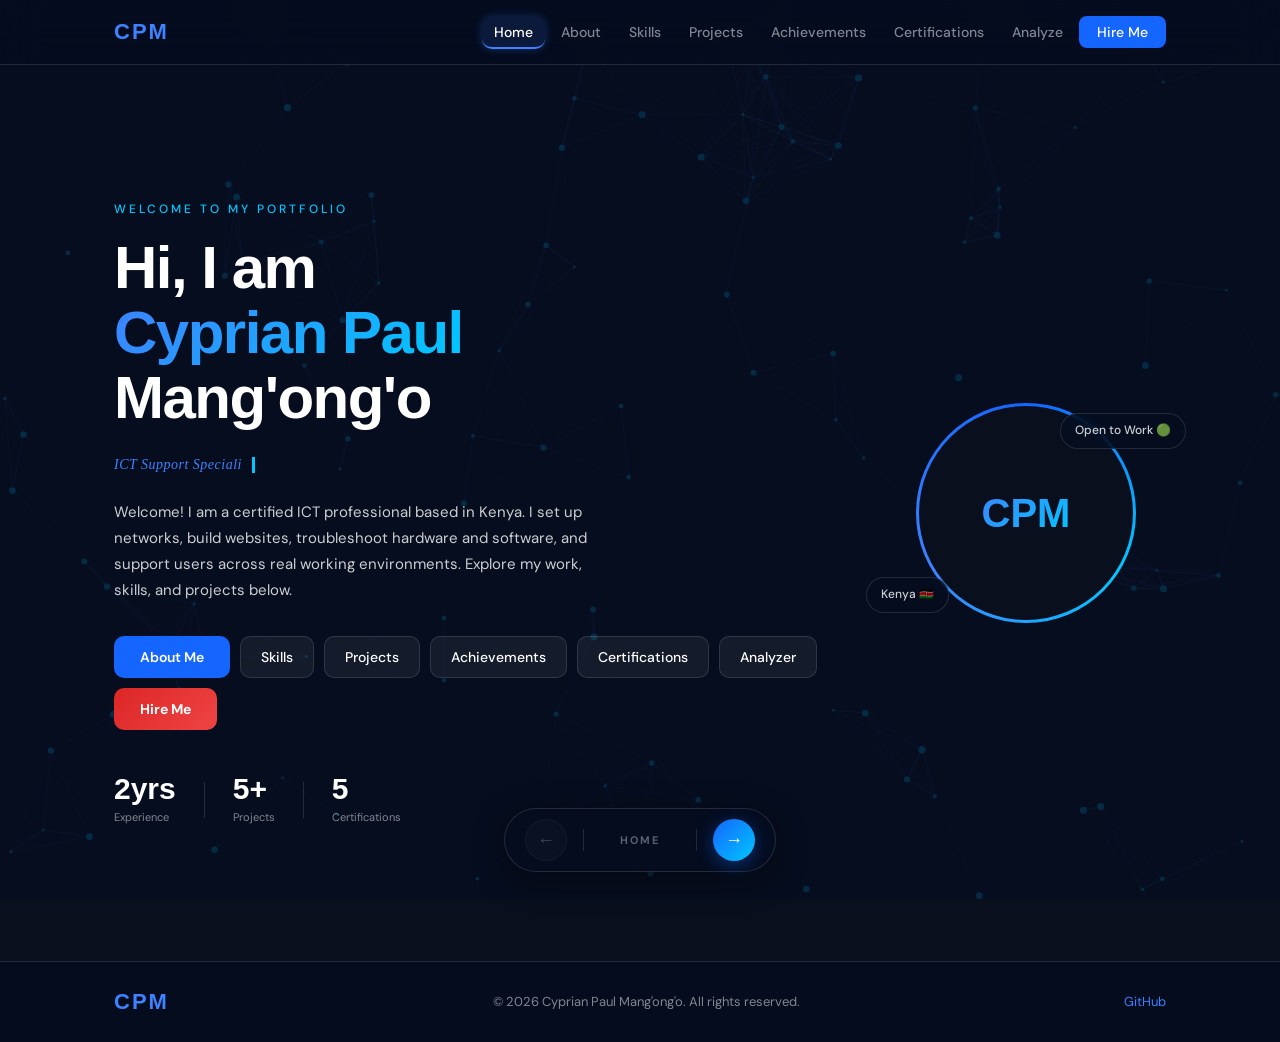
==== commit 5e1828d1: "Update certificate link in index.html" ====
--- a/index.html
+++ b/index.html
@@ -253,7 +253,7 @@
             <p class="cert-full-issuer">Cisco Networking Academy · ICT Authority Kenya</p>
             <p class="cert-full-desc">Covers applying AI tools to improve professional documents, personal branding, and career positioning in the digital job market.</p>
             <div class="cert-full-tags"><span>AI Tools</span><span>Career Development</span><span>Professional Branding</span></div>
-            <a class="cert-view-btn" href="Apply_AI_Update_Your_Resume_certificate.pdf" target="_blank" rel="noopener">📄 View Certificate</a>
+            <a class="cert-view-btn" href="cert-apply-ai.pdf" target="_blank" rel="noopener">📄 View Certificate</a>
           </div>
           <div class="cert-full-meta">
             <span class="cert-full-date">April 2026</span>
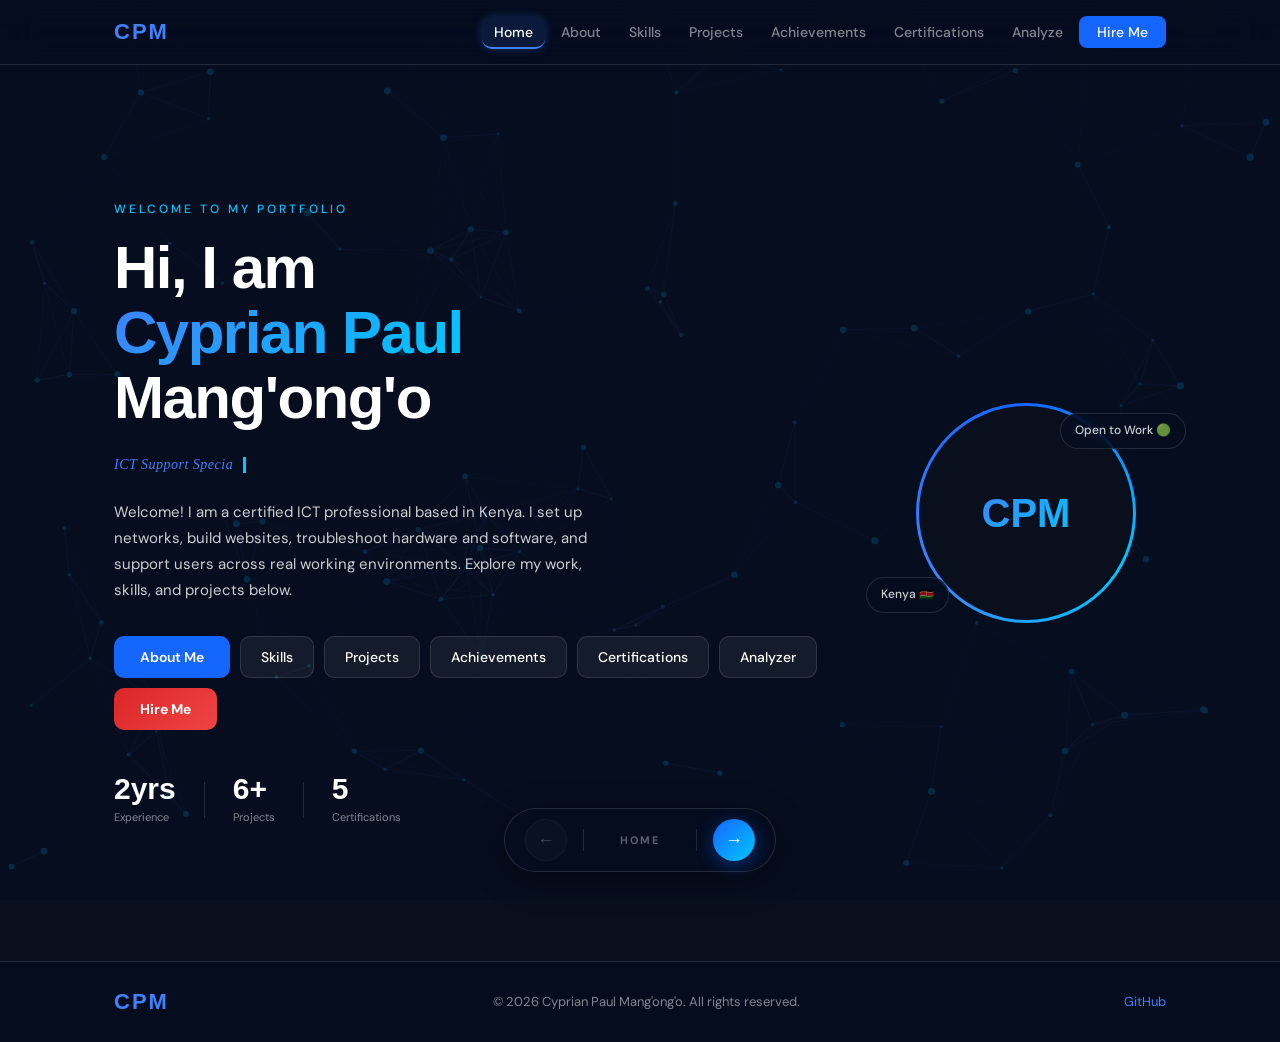
==== commit 11bd2eeb: "Fix certificate links and update input fields" ====
--- a/index.html
+++ b/index.html
@@ -64,7 +64,7 @@
           </div>
           <div class="stat-divider"></div>
           <div class="stat">
-            <span class="stat-num" data-target="5" data-suffix="+">0</span>
+            <span class="stat-num" data-target="6" data-suffix="+">0</span>
             <span class="stat-label">Projects</span>
           </div>
           <div class="stat-divider"></div>
@@ -185,7 +185,7 @@
             <p class="cert-full-issuer">Cisco Networking Academy · Zetech University</p>
             <p class="cert-full-desc">Covers VLANs, inter-VLAN routing, STP, EtherChannel, OSPF, DHCPv4/v6, and wireless LAN for enterprise networks.</p>
             <div class="cert-full-tags"><span>Routing & Switching</span><span>VLANs</span><span>OSPF</span><span>Wireless LAN</span></div>
-            <a class="cert-view-btn" href="cert-ccna.pdf" target="_blank" rel="noopener">📄 View Certificate</a>
+            <a class="cert-view-btn" href="cert-ccna.pdf.pdf" target="_blank" rel="noopener">📄 View Certificate</a>
           </div>
           <div class="cert-full-meta">
             <span class="cert-full-date">May 2025</span>
@@ -202,7 +202,7 @@
             <p class="cert-full-issuer">Cisco Networking Academy · ICT Authority Kenya</p>
             <p class="cert-full-desc">Covers threat monitoring, SOC operations, log analysis, incident triage, and defensive security strategies.</p>
             <div class="cert-full-tags"><span>Threat Detection</span><span>Incident Response</span><span>SOC Operations</span><span>Log Analysis</span></div>
-            <a class="cert-view-btn" href="cert-cybersecurity-defense.pdf" target="_blank" rel="noopener">📄 View Certificate</a>
+            <a class="cert-view-btn" href="cert-cybersecurity-defense.pdf.pdf" target="_blank" rel="noopener">📄 View Certificate</a>
           </div>
           <div class="cert-full-meta">
             <span class="cert-full-date">June 2026</span>
@@ -219,7 +219,7 @@
             <p class="cert-full-issuer">ICT Authority Kenya · Salaam Technologies</p>
             <p class="cert-full-desc">Government-accredited programme covering cybersecurity best practices, emerging technology risks, and digital safety.</p>
             <div class="cert-full-tags"><span>Cybersecurity Awareness</span><span>Emerging Technologies</span><span>Digital Safety</span></div>
-            <a class="cert-view-btn" href="cert-cybersecurity-awareness.pdf" target="_blank" rel="noopener">📄 View Certificate</a>
+            <a class="cert-view-btn" href="cert-cybersecurity-awareness.pdf.pdf" target="_blank" rel="noopener">📄 View Certificate</a>
           </div>
           <div class="cert-full-meta">
             <span class="cert-full-date">June 2026</span>
@@ -236,7 +236,7 @@
             <p class="cert-full-issuer">ICT Authority Kenya · Pathways Technologies</p>
             <p class="cert-full-desc">Accredited training covering AI fundamentals, machine learning concepts, and practical AI applications in the digital economy.</p>
             <div class="cert-full-tags"><span>Artificial Intelligence</span><span>Machine Learning</span><span>AI Applications</span></div>
-            <a class="cert-view-btn" href="cert-ai-training.pdf" target="_blank" rel="noopener">📄 View Certificate</a>
+            <a class="cert-view-btn" href="cert-ai-training.pdf.pdf" target="_blank" rel="noopener">📄 View Certificate</a>
           </div>
           <div class="cert-full-meta">
             <span class="cert-full-date">April 2026</span>
@@ -253,7 +253,7 @@
             <p class="cert-full-issuer">Cisco Networking Academy · ICT Authority Kenya</p>
             <p class="cert-full-desc">Covers applying AI tools to improve professional documents, personal branding, and career positioning in the digital job market.</p>
             <div class="cert-full-tags"><span>AI Tools</span><span>Career Development</span><span>Professional Branding</span></div>
-            <a class="cert-view-btn" href="cert-apply-ai.pdf" target="_blank" rel="noopener">📄 View Certificate</a>
+            <a class="cert-view-btn" href="Apply_AI_Update_Your_Resume_certificate.pdf" target="_blank" rel="noopener">📄 View Certificate</a>
           </div>
           <div class="cert-full-meta">
             <span class="cert-full-date">April 2026</span>
@@ -274,9 +274,19 @@
         <p class="sec-desc">Paste any company URL. The tool generates a tailored message showing how my skills match what that organisation needs.</p>
       </div>
       <div class="analyzer-box">
-        <div class="input-group">
-          <input type="url" id="urlInput" class="url-input" placeholder="https://company-website.com" />
+        <div class="analyzer-inputs">
+          <div class="analyzer-field">
+            <label class="analyzer-label">Company URL</label>
+            <input type="url" id="urlInput" class="url-input" placeholder="https://company-website.com" />
+          </div>
+          <div class="analyzer-field">
+            <label class="analyzer-label">Job Title</label>
+            <input type="text" id="jobInput" class="url-input" placeholder="e.g. NOC Engineer, IT Support, Web Developer" />
+          </div>
+        </div>
+        <div class="analyzer-btn-row">
           <button class="btn-primary" onclick="runAnalyzer()">Analyze &amp; Match</button>
+          <button class="btn-clear" id="clearBtn" onclick="clearAnalyzer()" style="display:none;">✕ Clear</button>
         </div>
         <div class="analyzer-results" id="analyzerResults" style="display:none;">
           <div class="result-header">
@@ -284,6 +294,11 @@
             <span id="resultDomain"></span>
           </div>
           <div class="result-cards" id="resultCards"></div>
+          <div class="pitch-box" id="pitchBox" style="display:none;">
+            <div class="pitch-label">Your Tailored Pitch</div>
+            <p class="pitch-text" id="pitchText"></p>
+            <button class="btn-copy" id="copyBtn" onclick="copyPitch()">📋 Copy Pitch</button>
+          </div>
         </div>
       </div>
     </div>
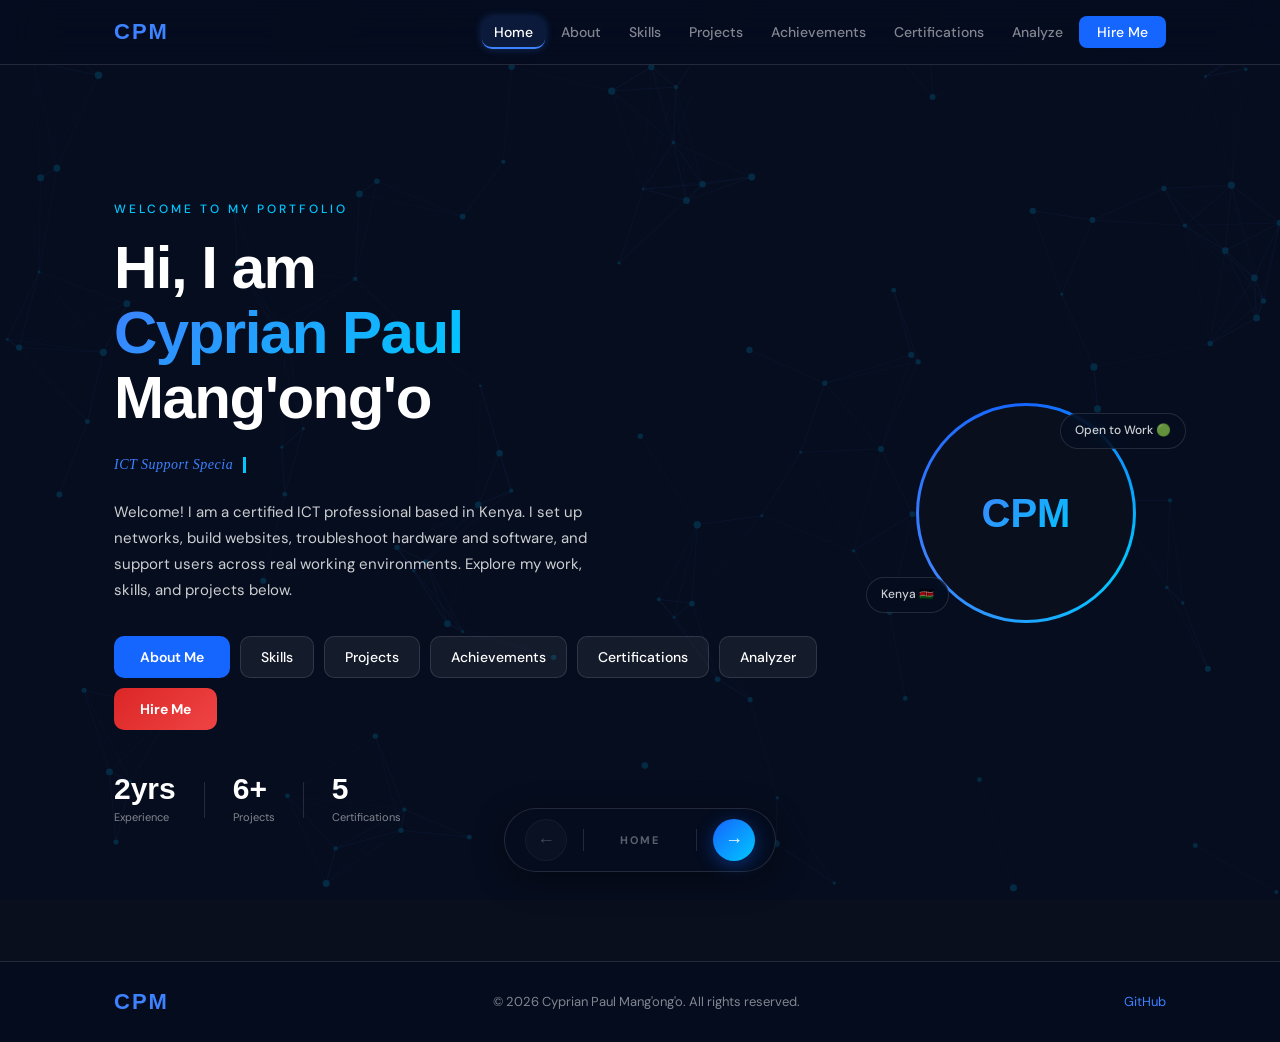
==== commit f4f7a2aa: "Fix certificate PDF links in index.html" ====
--- a/index.html
+++ b/index.html
@@ -185,7 +185,7 @@
             <p class="cert-full-issuer">Cisco Networking Academy · Zetech University</p>
             <p class="cert-full-desc">Covers VLANs, inter-VLAN routing, STP, EtherChannel, OSPF, DHCPv4/v6, and wireless LAN for enterprise networks.</p>
             <div class="cert-full-tags"><span>Routing & Switching</span><span>VLANs</span><span>OSPF</span><span>Wireless LAN</span></div>
-            <a class="cert-view-btn" href="cert-ccna.pdf.pdf" target="_blank" rel="noopener">📄 View Certificate</a>
+            <a class="cert-view-btn" href="cert-ccna.pdf" target="_blank" rel="noopener">📄 View Certificate</a>
           </div>
           <div class="cert-full-meta">
             <span class="cert-full-date">May 2025</span>
@@ -202,7 +202,7 @@
             <p class="cert-full-issuer">Cisco Networking Academy · ICT Authority Kenya</p>
             <p class="cert-full-desc">Covers threat monitoring, SOC operations, log analysis, incident triage, and defensive security strategies.</p>
             <div class="cert-full-tags"><span>Threat Detection</span><span>Incident Response</span><span>SOC Operations</span><span>Log Analysis</span></div>
-            <a class="cert-view-btn" href="cert-cybersecurity-defense.pdf.pdf" target="_blank" rel="noopener">📄 View Certificate</a>
+            <a class="cert-view-btn" href="cert-cybersecurity-defense.pdf" target="_blank" rel="noopener">📄 View Certificate</a>
           </div>
           <div class="cert-full-meta">
             <span class="cert-full-date">June 2026</span>
@@ -219,7 +219,7 @@
             <p class="cert-full-issuer">ICT Authority Kenya · Salaam Technologies</p>
             <p class="cert-full-desc">Government-accredited programme covering cybersecurity best practices, emerging technology risks, and digital safety.</p>
             <div class="cert-full-tags"><span>Cybersecurity Awareness</span><span>Emerging Technologies</span><span>Digital Safety</span></div>
-            <a class="cert-view-btn" href="cert-cybersecurity-awareness.pdf.pdf" target="_blank" rel="noopener">📄 View Certificate</a>
+            <a class="cert-view-btn" href="cert-cybersecurity-awareness.pdf" target="_blank" rel="noopener">📄 View Certificate</a>
           </div>
           <div class="cert-full-meta">
             <span class="cert-full-date">June 2026</span>
@@ -236,7 +236,7 @@
             <p class="cert-full-issuer">ICT Authority Kenya · Pathways Technologies</p>
             <p class="cert-full-desc">Accredited training covering AI fundamentals, machine learning concepts, and practical AI applications in the digital economy.</p>
             <div class="cert-full-tags"><span>Artificial Intelligence</span><span>Machine Learning</span><span>AI Applications</span></div>
-            <a class="cert-view-btn" href="cert-ai-training.pdf.pdf" target="_blank" rel="noopener">📄 View Certificate</a>
+            <a class="cert-view-btn" href="cert-ai-training.pdf" target="_blank" rel="noopener">📄 View Certificate</a>
           </div>
           <div class="cert-full-meta">
             <span class="cert-full-date">April 2026</span>
@@ -253,7 +253,7 @@
             <p class="cert-full-issuer">Cisco Networking Academy · ICT Authority Kenya</p>
             <p class="cert-full-desc">Covers applying AI tools to improve professional documents, personal branding, and career positioning in the digital job market.</p>
             <div class="cert-full-tags"><span>AI Tools</span><span>Career Development</span><span>Professional Branding</span></div>
-            <a class="cert-view-btn" href="Apply_AI_Update_Your_Resume_certificate.pdf" target="_blank" rel="noopener">📄 View Certificate</a>
+            <a class="cert-view-btn" href="cert-apply-ai.pdf" target="_blank" rel="noopener">📄 View Certificate</a>
           </div>
           <div class="cert-full-meta">
             <span class="cert-full-date">April 2026</span>
--- a/style.css
+++ b/style.css
@@ -1,10 +1,4 @@
 /* ===== RESET ===== */
-*, *::before, *::after { box-sizing: border-box; margin: 0; padding: 0; }
-
-:root {
-  --card: rgba(5, 13, 31, 0.75);
-  --card-border: rgba(255,255,255,0.10);
-  --navy-border: rgba(255,255,255,0.12);/* ===== RESET ===== */
 *, *::before, *::after { box-sizing: border-box; margin: 0; padding: 0; }
 
 :root {
@@ -313,305 +307,143 @@
   .float-page-label { display: none; }
   .float-divider { display: none; }
 }
-  --blue: #1565ff;
-  --blue-light: #3d82ff;
-  --blue-glow: rgba(21,101,255,0.20);
-  --blue-soft: rgba(61,130,255,0.12);
-  --accent: #00c8ff;
-  --white: #ffffff;
-  --white-80: rgba(255,255,255,0.80);
-  --white-50: rgba(255,255,255,0.50);
-  --white-15: rgba(255,255,255,0.08);
-  --success: #00d97e;
-  --radius: 16px;
-  --radius-sm: 10px;
-  --t: 0.25s cubic-bezier(0.4,0,0.2,1);
-  --font-d: 'Space Grotesk', sans-serif;
-  --font-b: 'DM Sans', sans-serif;
-}
-
-html { scroll-behavior: smooth; }
-
-body { background: #0a0f1e; color: var(--white); font-family: var(--font-b); font-size: 16px; line-height: 1.65; overflow-x: hidden; min-height: 100vh; display: flex; flex-direction: column; }
-
-.overlay { position: fixed; inset: 0; background: rgba(5,13,31,0.82); z-index: 0; pointer-events: none; }
-
-.container { max-width: 1100px; margin: 0 auto; padding: 0 24px; position: relative; z-index: 1; }
-
-/* ===== NAV ===== */
-.nav { position: sticky; top: 0; z-index: 100; background: rgba(5,13,31,0.92); backdrop-filter: blur(18px); border-bottom: 1px solid var(--navy-border); }
-.nav-inner { max-width: 1100px; margin: 0 auto; padding: 0 24px; height: 64px; display: flex; align-items: center; justify-content: space-between; }
-.nav-logo { font-family: var(--font-d); font-weight: 800; font-size: 22px; color: var(--blue-light); letter-spacing: 2px; cursor: pointer; }
-.nav-links { display: flex; list-style: none; gap: 4px; align-items: center; }
-.nav-links a { color: var(--white-50); text-decoration: none; font-size: 14px; font-weight: 500; padding: 6px 12px; border-radius: var(--radius-sm); transition: color var(--t), background var(--t); cursor: pointer; }
-.nav-links a:hover { color: var(--white); background: var(--white-15); }
-.nav-links a.nav-active { color: var(--white); background: var(--blue-soft); border-bottom: 2px solid var(--blue-light); box-shadow: 0 0 8px rgba(61,130,255,0.3); }
-.nav-cta { background: var(--blue) !important; color: var(--white) !important; border-radius: 8px !important; padding: 7px 18px !important; }
-.nav-cta:hover { background: var(--blue-light) !important; }
-.hamburger { display: none; background: none; border: none; color: var(--white); font-size: 22px; cursor: pointer; }
-
-/* ===== PAGES ===== */
-.page { display: none; flex: 1; position: relative; z-index: 1; padding: 60px 0 0; }
-.page.active { display: block; animation: zoomIn 0.45s cubic-bezier(0.22,1,0.36,1) forwards; }
-.page.exit { display: block; animation: zoomOut 0.3s cubic-bezier(0.4,0,1,1) forwards; pointer-events: none; }
-@keyframes zoomIn { from { opacity: 0; transform: scale(0.92); } to { opacity: 1; transform: scale(1); } }
-@keyframes zoomOut { from { opacity: 1; transform: scale(1); } to { opacity: 0; transform: scale(1.06); } }
-
-/* ===== HOME ===== */
-.home-inner { display: grid; grid-template-columns: 1fr 280px; gap: 48px; align-items: center; padding: 60px 24px 120px; min-height: calc(100vh - 64px); }
-.home-eyebrow { font-size: 12px; font-weight: 500; letter-spacing: 3px; text-transform: uppercase; color: var(--accent); margin-bottom: 16px; }
-.home-title { font-family: var(--font-d); font-size: clamp(34px, 4.8vw, 60px); font-weight: 800; line-height: 1.08; letter-spacing: -1.5px; margin-bottom: 20px; word-break: keep-all; }
-.accent { background: linear-gradient(135deg, var(--blue-light), var(--accent)); -webkit-background-clip: text; -webkit-text-fill-color: transparent; background-clip: text; }
-.home-profession { display: flex; align-items: center; gap: 8px; flex-wrap: wrap; margin-bottom: 20px; }
-.home-welcome { color: var(--white-80); font-size: 15px; max-width: 500px; margin-bottom: 32px; line-height: 1.75; }
-.home-buttons { display: flex; flex-wrap: wrap; gap: 10px; margin-bottom: 44px; }
-
-.btn-primary { display: inline-flex; align-items: center; justify-content: center; background: var(--blue); color: var(--white); padding: 12px 26px; border-radius: var(--radius-sm); font-family: var(--font-b); font-size: 14px; font-weight: 600; border: none; cursor: pointer; text-decoration: none; transition: background var(--t), transform var(--t), box-shadow var(--t); }
-.btn-primary:hover { background: var(--blue-light); transform: translateY(-2px); box-shadow: 0 8px 28px var(--blue-glow); }
-.btn-ghost { display: inline-flex; align-items: center; justify-content: center; background: rgba(255,255,255,0.06); color: var(--white); padding: 11px 20px; border-radius: var(--radius-sm); font-family: var(--font-b); font-size: 14px; font-weight: 500; border: 1px solid var(--navy-border); cursor: pointer; text-decoration: none; transition: border-color var(--t), background var(--t); }
-.btn-ghost:hover { border-color: var(--blue-light); background: var(--blue-soft); }
-.btn-cta { display: inline-flex; align-items: center; justify-content: center; background: linear-gradient(135deg, #dc2626, #ef4444); color: var(--white); padding: 12px 26px; border-radius: var(--radius-sm); font-family: var(--font-b); font-size: 14px; font-weight: 700; border: none; cursor: pointer; transition: opacity var(--t), transform var(--t); }
-.btn-cta:hover { opacity: 0.88; transform: translateY(-2px); }
-.btn-cv { display: inline-flex; align-items: center; gap: 8px; background: linear-gradient(135deg, var(--blue), var(--accent)); color: var(--white); padding: 11px 22px; border-radius: var(--radius-sm); font-family: var(--font-b); font-size: 14px; font-weight: 600; text-decoration: none; border: none; cursor: pointer; transition: opacity var(--t), transform var(--t); margin-top: 12px; }
-.btn-cv:hover { opacity: 0.88; transform: translateY(-2px); }
-
-.home-stats { display: flex; align-items: center; gap: 28px; }
-.stat { display: flex; flex-direction: column; }
-.stat-num { font-family: var(--font-d); font-size: 30px; font-weight: 800; color: var(--white); line-height: 1; }
-.stat-label { font-size: 11px; color: var(--white-50); margin-top: 4px; }
-.stat-divider { width: 1px; height: 36px; background: var(--navy-border); }
-
-/* ===== AVATAR ===== */
-.home-visual { position: relative; display: flex; align-items: center; justify-content: center; }
-.avatar-ring { width: 220px; height: 220px; border-radius: 50%; background: conic-gradient(from 0deg, var(--blue), var(--accent), var(--blue-light), var(--blue)); padding: 3px; animation: spin 8s linear infinite; }
-@keyframes spin { to { transform: rotate(360deg); } }
-.avatar-inner { width: 100%; height: 100%; border-radius: 50%; background: #0a0f1e; display: flex; align-items: center; justify-content: center; }
-.avatar-initials { font-family: var(--font-d); font-size: 40px; font-weight: 800; background: linear-gradient(135deg, var(--blue-light), var(--accent)); -webkit-background-clip: text; -webkit-text-fill-color: transparent; background-clip: text; }
-.floating-badge { position: absolute; background: rgba(5,13,31,0.85); border: 1px solid var(--navy-border); color: var(--white-80); font-size: 12px; font-weight: 500; padding: 7px 14px; border-radius: 40px; white-space: nowrap; backdrop-filter: blur(8px); }
-.badge-top { top: 10px; right: -20px; animation: pulse-glow 2s ease-in-out infinite; }
-.badge-bottom { bottom: 10px; left: -20px; }
-@keyframes pulse-glow { 0%,100% { box-shadow: 0 0 0 0 rgba(0,217,126,0.0); border-color: rgba(255,255,255,0.12); } 50% { box-shadow: 0 0 12px 4px rgba(0,217,126,0.35); border-color: rgba(0,217,126,0.6); } }
-
-/* ===== PAGE INNER ===== */
-.page-inner { padding: 48px 24px 120px; }
-.page-header { margin-bottom: 40px; }
-
-.sec-eye { font-family: 'DM Sans', sans-serif; font-size: 11px; font-weight: 700; letter-spacing: 5px; text-transform: uppercase; margin-bottom: 10px; background: linear-gradient(90deg, currentColor, rgba(255,255,255,0.5)); -webkit-background-clip: text; -webkit-text-fill-color: transparent; background-clip: text; }
-
-.sec-title { font-family: var(--font-d); font-size: clamp(26px, 4vw, 44px); font-weight: 800; letter-spacing: -1px; margin-bottom: 12px; }
-.sec-desc { color: var(--white-80); font-size: 15px; max-width: 580px; }
-
-/* ===== PAGE ACCENT TINTS ===== */
-#page-skills    .sec-eye, #page-skills    .sec-title { color: #60efff; }
-#page-projects  .sec-eye, #page-projects  .sec-title { color: #a78bfa; }
-#page-achievements .sec-eye, #page-achievements .sec-title { color: #fbbf24; }
-#page-certifications .sec-eye, #page-certifications .sec-title { color: #34d399; }
-#page-analyzer  .sec-eye, #page-analyzer  .sec-title { color: #f472b6; }
-#page-contact   .sec-eye, #page-contact   .sec-title { color: #60a5fa; }
-
-/* ===== ABOUT ===== */
-.about-grid { display: grid; grid-template-columns: 1fr 280px; gap: 48px; align-items: start; }
-.about-intro { color: var(--white-80); font-size: 15px; line-height: 1.8; margin-bottom: 16px; }
-.about-details { background: var(--card); border: 1px solid var(--card-border); border-radius: var(--radius); padding: 20px; margin: 20px 0; backdrop-filter: blur(12px); }
-.detail-row { display: flex; justify-content: space-between; align-items: center; padding: 10px 0; border-bottom: 1px solid rgba(255,255,255,0.06); gap: 16px; }
-.detail-row:last-child { border-bottom: none; }
-.detail-label { font-size: 11px; font-weight: 600; color: var(--white-50); text-transform: uppercase; letter-spacing: 1px; white-space: nowrap; }
-.detail-val { font-size: 14px; color: var(--white); font-weight: 500; text-align: right; }
-.detail-link { color: var(--accent); text-decoration: none; }
-.detail-link:hover { text-decoration: underline; }
-.status-open { color: var(--success); font-weight: 700; }
-.about-mini-stats { display: grid; grid-template-columns: repeat(3, 1fr); gap: 12px; margin-top: 4px; }
-.mini-stat { background: var(--card); border: 1px solid var(--card-border); border-radius: var(--radius-sm); padding: 14px; text-align: center; backdrop-filter: blur(12px); }
-.mini-num { display: block; font-family: var(--font-d); font-size: 24px; font-weight: 800; color: var(--blue-light); line-height: 1; margin-bottom: 4px; }
-.mini-label { font-size: 11px; color: var(--white-50); }
-
-.about-right { display: flex; flex-direction: column; align-items: center; gap: 14px; position: sticky; top: 80px; }
-.picture-slot { width: 100%; aspect-ratio: 3/4; border-radius: var(--radius); overflow: hidden; border: 2px dashed rgba(61,130,255,0.35); background: var(--card); display: flex; align-items: center; justify-content: center; backdrop-filter: blur(12px); transition: border-color var(--t); }
-.picture-slot:hover { border-color: var(--blue-light); }
-.profile-photo { width: 100%; height: 100%; object-fit: cover; }
-.picture-caption { font-family: var(--font-d); font-size: 15px; font-weight: 700; color: var(--white); text-align: center; }
-.picture-sub { font-size: 11px; color: var(--blue-light); text-align: center; letter-spacing: 0.5px; }
-
-/* ===== SKILLS ===== */
-.skills-grid { display: grid; grid-template-columns: repeat(auto-fill, minmax(230px, 1fr)); gap: 18px; }
-.skill-card { background: var(--card); border: 1px solid var(--card-border); border-radius: var(--radius); padding: 24px; backdrop-filter: blur(12px); transition: transform var(--t), border-color var(--t), box-shadow var(--t); }
-.skill-card:hover { transform: translateY(-4px); }
-.skill-card:nth-child(1):hover { border-color: #3d82ff; box-shadow: 0 8px 32px rgba(61,130,255,0.3); }
-.skill-card:nth-child(2):hover { border-color: #f97316; box-shadow: 0 8px 32px rgba(249,115,22,0.25); }
-.skill-card:nth-child(3):hover { border-color: #00d97e; box-shadow: 0 8px 32px rgba(0,217,126,0.25); }
-.skill-card:nth-child(4):hover { border-color: #a855f7; box-shadow: 0 8px 32px rgba(168,85,247,0.25); }
-.skill-card:nth-child(5):hover { border-color: #fbbf24; box-shadow: 0 8px 32px rgba(251,191,36,0.25); }
-.skill-card:nth-child(6):hover { border-color: #ef4444; box-shadow: 0 8px 32px rgba(239,68,68,0.25); }
-.skill-card:nth-child(7):hover { border-color: #00c8ff; box-shadow: 0 8px 32px rgba(0,200,255,0.25); }
-.skill-card:nth-child(8):hover { border-color: #34d399; box-shadow: 0 8px 32px rgba(52,211,153,0.25); }
-.skill-icon { font-size: 28px; margin-bottom: 12px; }
-.skill-name { font-family: var(--font-d); font-size: 15px; font-weight: 700; margin-bottom: 6px; }
-.skill-desc { font-size: 13px; color: var(--white-50); margin-bottom: 14px; line-height: 1.5; }
-.skill-bar-track { height: 4px; background: var(--white-15); border-radius: 4px; overflow: hidden; }
-.skill-bar-fill { height: 100%; background: linear-gradient(90deg, var(--blue), var(--accent)); border-radius: 4px; width: 0; transition: width 1.2s cubic-bezier(0.4,0,0.2,1); }
-
-/* ===== CERTIFICATIONS FULL PAGE ===== */
-.cert-full-grid { display: grid; gap: 18px; }
-.cert-full-card { background: var(--card); border: 1px solid var(--card-border); border-radius: var(--radius); padding: 24px; display: grid; grid-template-columns: 56px 1fr auto; gap: 20px; align-items: start; backdrop-filter: blur(12px); border-left: 3px solid var(--blue-light); transition: transform var(--t), border-color var(--t), box-shadow var(--t); }
-.cert-full-card:hover { transform: translateY(-3px); }
-.cert-full-card:nth-child(1) { border-left-color: #1ba0d7; } .cert-full-card:nth-child(1):hover { border-color: #1ba0d7; box-shadow: 0 8px 32px rgba(27,160,215,0.25); }
-.cert-full-card:nth-child(2) { border-left-color: #1ba0d7; } .cert-full-card:nth-child(2):hover { border-color: #1ba0d7; box-shadow: 0 8px 32px rgba(27,160,215,0.25); }
-.cert-full-card:nth-child(3) { border-left-color: #00d97e; } .cert-full-card:nth-child(3):hover { border-color: #00d97e; box-shadow: 0 8px 32px rgba(0,217,126,0.25); }
-.cert-full-card:nth-child(4) { border-left-color: #00d97e; } .cert-full-card:nth-child(4):hover { border-color: #00d97e; box-shadow: 0 8px 32px rgba(0,217,126,0.25); }
-.cert-full-card:nth-child(5) { border-left-color: #a855f7; } .cert-full-card:nth-child(5):hover { border-color: #a855f7; box-shadow: 0 8px 32px rgba(168,85,247,0.25); }
-
-.cert-logo-wrap { background: #ffffff; border-radius: var(--radius-sm); padding: 8px; display: flex; align-items: center; justify-content: center; width: 56px; height: 56px; flex-shrink: 0; }
-.cert-logo { width: 100%; height: 100%; object-fit: contain; display: block; }
-.cert-full-name { font-family: var(--font-d); font-size: 16px; font-weight: 700; color: var(--white); margin-bottom: 4px; line-height: 1.4; }
-.cert-full-issuer { font-size: 12px; font-weight: 600; color: var(--blue-light); margin-bottom: 8px; }
-.cert-full-desc { font-size: 13px; color: var(--white-80); line-height: 1.6; margin-bottom: 10px; }
-.cert-full-tags { display: flex; flex-wrap: wrap; gap: 6px; margin-bottom: 14px; }
-.cert-full-tags span { font-size: 11px; font-weight: 600; color: var(--blue-light); background: var(--blue-soft); border: 1px solid rgba(61,130,255,0.25); border-radius: 20px; padding: 3px 10px; }
-.cert-view-btn { display: inline-flex; align-items: center; gap: 6px; font-size: 13px; font-weight: 600; color: var(--accent); background: rgba(0,200,255,0.07); border: 1px solid rgba(0,200,255,0.25); border-radius: var(--radius-sm); padding: 8px 18px; cursor: pointer; font-family: var(--font-b); transition: background var(--t), border-color var(--t); text-decoration: none; }
-.cert-view-btn:hover { background: rgba(0,200,255,0.15); border-color: var(--accent); }
-.cert-full-meta { display: flex; flex-direction: column; align-items: flex-end; gap: 8px; flex-shrink: 0; }
-.cert-full-date { font-size: 12px; font-weight: 600; color: #f59e0b; background: rgba(245,158,11,0.10); border: 1px solid rgba(245,158,11,0.25); border-radius: 6px; padding: 3px 10px; white-space: nowrap; }
-.cert-full-badge { font-size: 11px; font-weight: 600; color: var(--success); background: rgba(0,217,126,0.08); border: 1px solid rgba(0,217,126,0.25); border-radius: 6px; padding: 3px 10px; white-space: nowrap; }
-
-/* ===== PROJECTS ===== */
-.projects-grid { display: grid; grid-template-columns: repeat(auto-fill, minmax(310px, 1fr)); gap: 22px; }
-.project-card { background: var(--card); border: 1px solid var(--card-border); border-radius: var(--radius); padding: 28px; display: flex; flex-direction: column; gap: 12px; backdrop-filter: blur(12px); transition: transform var(--t), border-color var(--t), box-shadow var(--t); }
-.project-card:hover { transform: translateY(-4px); }
-.project-card:nth-child(1):hover { border-color: #00d97e; box-shadow: 0 8px 40px rgba(0,217,126,0.2); }
-.project-card:nth-child(2):hover { border-color: #00c8ff; box-shadow: 0 8px 40px rgba(0,200,255,0.2); }
-.project-card:nth-child(3):hover { border-color: #a855f7; box-shadow: 0 8px 40px rgba(168,85,247,0.2); }
-.project-card:nth-child(4):hover { border-color: #fbbf24; box-shadow: 0 8px 40px rgba(251,191,36,0.2); }
-.project-card:nth-child(5):hover { border-color: #f97316; box-shadow: 0 8px 40px rgba(249,115,22,0.2); }
-.project-tag { display: inline-block; background: var(--blue-soft); color: var(--blue-light); font-size: 10px; font-weight: 700; letter-spacing: 2px; text-transform: uppercase; padding: 4px 12px; border-radius: 20px; border: 1px solid rgba(61,130,255,0.25); }
-.project-title { font-family: var(--font-d); font-size: 17px; font-weight: 700; }
-.project-desc { font-size: 13px; color: var(--white-80); line-height: 1.6; }
-.project-outcome { font-size: 12px; color: var(--success); font-weight: 500; background: rgba(0,217,126,0.07); padding: 8px 12px; border-radius: 8px; border: 1px solid rgba(0,217,126,0.15); }
-.project-demo { background: rgba(255,255,255,0.04); border: 1px solid rgba(255,255,255,0.10); border-radius: var(--radius-sm); padding: 12px 14px; display: flex; flex-direction: column; gap: 6px; }
-.demo-label { font-size: 10px; font-weight: 700; letter-spacing: 2px; text-transform: uppercase; color: var(--white-50); margin-bottom: 2px; }
-.demo-row { display: flex; align-items: center; gap: 12px; }
-.demo-key { font-size: 12px; color: var(--white-50); min-width: 80px; flex-shrink: 0; }
-.demo-val { font-size: 12px; font-family: monospace; color: var(--accent); background: rgba(0,200,255,0.08); border: 1px solid rgba(0,200,255,0.20); border-radius: 4px; padding: 2px 8px; }
-.project-link { display: inline-flex; align-items: center; font-size: 13px; font-weight: 600; color: var(--accent); text-decoration: none; margin-top: 4px; transition: opacity var(--t); }
+
+/* ===== PROJECT ACTIONS ===== */
+.project-actions {
+  display: flex;
+  flex-wrap: wrap;
+  gap: 10px;
+  margin-top: 4px;
+}
+
+.project-link {
+  display: inline-flex;
+  align-items: center;
+  font-size: 13px;
+  font-weight: 600;
+  color: var(--accent);
+  text-decoration: none;
+  transition: opacity var(--t);
+}
+
 .project-link:hover { opacity: 0.75; }
 
-/* ===== ACHIEVEMENTS ===== */
-.achievements-list { display: flex; flex-direction: column; gap: 18px; }
-.achievement-item { display: flex; align-items: flex-start; gap: 20px; background: var(--card); border: 1px solid var(--card-border); border-radius: var(--radius); padding: 24px; backdrop-filter: blur(12px); transition: border-color var(--t), transform var(--t); }
-.achievement-item:hover { transform: translateX(4px); }
-.achievement-item:nth-child(odd):hover { border-color: var(--blue-light); }
-.achievement-item:nth-child(even):hover { border-color: var(--accent); }
-.achievement-num { font-family: var(--font-d); font-size: 30px; font-weight: 800; color: var(--blue-light); opacity: 0.30; min-width: 44px; line-height: 1; }
-.achievement-content { flex: 1; }
-.achievement-title { font-family: var(--font-d); font-size: 16px; font-weight: 700; margin-bottom: 6px; }
-.achievement-desc { font-size: 13px; color: var(--white-80); line-height: 1.6; }
-
-/* ===== ANALYZER ===== */
-.analyzer-box { background: var(--card); border: 1px solid var(--card-border); border-radius: var(--radius); padding: 32px; backdrop-filter: blur(12px); }
-.input-group { display: flex; gap: 12px; flex-wrap: wrap; }
-.url-input { flex: 1; min-width: 220px; background: rgba(255,255,255,0.06); border: 1px solid var(--navy-border); color: var(--white); padding: 12px 16px; border-radius: var(--radius-sm); font-family: var(--font-b); font-size: 15px; outline: none; transition: border-color var(--t), box-shadow var(--t); }
-.url-input::placeholder { color: var(--white-50); }
-.url-input:focus { border-color: var(--blue); box-shadow: 0 0 0 3px var(--blue-glow); }
-.analyzer-results { margin-top: 28px; }
-.result-header { display: flex; align-items: center; gap: 12px; color: var(--success); font-weight: 600; font-size: 14px; margin-bottom: 20px; }
-.result-icon { width: 26px; height: 26px; background: rgba(0,217,126,0.10); border: 1px solid rgba(0,217,126,0.3); border-radius: 50%; display: flex; align-items: center; justify-content: center; font-size: 13px; }
-.result-cards { display: grid; grid-template-columns: repeat(auto-fill, minmax(220px, 1fr)); gap: 14px; }
-.result-card { background: rgba(255,255,255,0.05); border: 1px solid var(--navy-border); border-radius: var(--radius-sm); padding: 18px; }
-.result-card-label { font-size: 10px; font-weight: 600; letter-spacing: 2px; text-transform: uppercase; color: var(--white-50); margin-bottom: 8px; }
-.result-card-text { font-size: 13px; color: var(--white-80); line-height: 1.55; }
-
-/* ===== CONTACT ===== */
-.contact-grid { display: grid; grid-template-columns: 1fr 1fr; gap: 48px; align-items: start; }
-.contact-body { color: var(--white-80); font-size: 15px; line-height: 1.75; margin-bottom: 24px; }
-.contact-items { display: flex; flex-direction: column; gap: 14px; }
-.contact-item { display: flex; align-items: center; gap: 14px; font-size: 14px; color: var(--white-80); }
-.c-icon { font-size: 20px; }
-.contact-link { color: var(--accent); text-decoration: none; font-size: 14px; }
-.contact-link:hover { text-decoration: underline; }
-.thankyou-box { background: var(--card); border: 1px solid var(--card-border); border-radius: var(--radius); padding: 40px; text-align: center; backdrop-filter: blur(12px); }
-.thankyou-icon { font-size: 48px; margin-bottom: 16px; }
-.thankyou-title { font-family: var(--font-d); font-size: 22px; font-weight: 700; color: var(--white); margin-bottom: 16px; }
-.thankyou-text { font-size: 15px; color: var(--white-80); line-height: 1.8; max-width: 480px; margin: 0 auto; }
-
-/* ===== BACK BAR (hidden, replaced by float nav) ===== */
-.back-bar { display: none !important; }
-.home-next { display: none !important; }
-
-/* ===== FOOTER ===== */
-.footer { background: rgba(5,13,31,0.92); border-top: 1px solid var(--navy-border); padding: 22px 0; margin-top: auto; position: relative; z-index: 1; }
-.footer-inner { display: flex; align-items: center; justify-content: space-between; flex-wrap: wrap; gap: 12px; }
-.footer p { font-size: 13px; color: var(--white-50); }
-.footer-links { display: flex; gap: 16px; }
-.footer-links a { font-size: 13px; color: var(--blue-light); text-decoration: none; transition: color var(--t); }
-.footer-links a:hover { color: var(--accent); }
-
-/* ===== PARTICLE CANVAS ===== */
-#particleCanvas { position: fixed; top: 0; left: 0; width: 100%; height: 100%; z-index: 0; pointer-events: none; }
-
-/* ===== TYPING ===== */
-.typed-text { font-family: 'Times New Roman', Times, serif; font-style: italic; font-size: 14px; font-weight: 400; color: var(--blue-light); letter-spacing: 0.5px; }
-.typing-cursor { display: inline-block; width: 3px; height: 1em; background: var(--accent); margin-left: 4px; vertical-align: middle; animation: blink 0.75s step-end infinite; }
-@keyframes blink { 0%,100% { opacity: 1; } 50% { opacity: 0; } }
-.home-profession-typed { min-height: 28px; display: flex; align-items: center; flex-wrap: wrap; gap: 6px; margin-bottom: 20px; }
-
-/* ===== SCROLL REVEAL ===== */
-.reveal { opacity: 0; transform: translateY(32px); transition: opacity 0.65s cubic-bezier(0.4,0,0.2,1), transform 0.65s cubic-bezier(0.4,0,0.2,1); }
-.reveal.visible { opacity: 1; transform: none; }
-.reveal-stagger > * { opacity: 0; transform: translateY(24px); transition: opacity 0.5s cubic-bezier(0.4,0,0.2,1), transform 0.5s cubic-bezier(0.4,0,0.2,1); }
-.reveal-stagger.visible > *:nth-child(1) { opacity:1; transform:none; transition-delay:0s; }
-.reveal-stagger.visible > *:nth-child(2) { opacity:1; transform:none; transition-delay:0.1s; }
-.reveal-stagger.visible > *:nth-child(3) { opacity:1; transform:none; transition-delay:0.2s; }
-.reveal-stagger.visible > *:nth-child(4) { opacity:1; transform:none; transition-delay:0.3s; }
-.reveal-stagger.visible > *:nth-child(5) { opacity:1; transform:none; transition-delay:0.4s; }
-.reveal-stagger.visible > *:nth-child(6) { opacity:1; transform:none; transition-delay:0.5s; }
-.reveal-stagger.visible > *:nth-child(7) { opacity:1; transform:none; transition-delay:0.6s; }
-.reveal-stagger.visible > *:nth-child(8) { opacity:1; transform:none; transition-delay:0.7s; }
-
-/* ===== SCROLL PROGRESS BAR ===== */
-#scrollProgress { position: fixed; top: 0; left: 0; height: 3px; width: 0%; background: linear-gradient(90deg, var(--blue), var(--accent)); z-index: 9999; transition: width 0.1s linear; }
-
-/* ===== BACK TO TOP ===== */
-#backToTop { position: fixed; bottom: 90px; right: 28px; width: 44px; height: 44px; border-radius: 50%; background: var(--blue); color: var(--white); border: none; font-size: 18px; cursor: pointer; display: flex; align-items: center; justify-content: center; z-index: 500; opacity: 0; transform: translateY(12px); transition: opacity 0.3s, transform 0.3s, background 0.2s; box-shadow: 0 4px 20px var(--blue-glow); }
-#backToTop.visible { opacity: 1; transform: none; }
-#backToTop:hover { background: var(--blue-light); }
-
-/* ===== FLOATING NAV BAR ===== */
-.float-nav { position: fixed; bottom: 28px; left: 50%; transform: translateX(-50%); display: flex; align-items: center; gap: 16px; background: rgba(5,13,31,0.88); border: 1px solid rgba(255,255,255,0.12); border-radius: 50px; padding: 10px 20px; z-index: 400; backdrop-filter: blur(16px); box-shadow: 0 8px 32px rgba(0,0,0,0.4); }
-
-.float-btn { display: inline-flex; align-items: center; justify-content: center; width: 42px; height: 42px; border-radius: 50%; border: none; cursor: pointer; font-size: 18px; transition: background 0.2s, transform 0.2s, box-shadow 0.2s; }
-
-.float-btn-back { background: rgba(255,255,255,0.07); color: rgba(255,255,255,0.8); border: 1px solid rgba(255,255,255,0.15); }
-.float-btn-back:hover { background: rgba(255,255,255,0.15); color: #fff; transform: translateX(-2px); }
-
-.float-btn-next { background: linear-gradient(135deg, #1565ff, #00c8ff); color: #fff; box-shadow: 0 4px 18px rgba(21,101,255,0.4); }
-.float-btn-next:hover { transform: translateX(2px); box-shadow: 0 6px 24px rgba(21,101,255,0.6); }
-
-.float-divider { width: 1px; height: 22px; background: rgba(255,255,255,0.12); }
-
-.float-page-label { font-size: 11px; font-weight: 700; letter-spacing: 2px; text-transform: uppercase; color: rgba(255,255,255,0.35); padding: 0 4px; min-width: 80px; text-align: center; }
-
-/* ===== RESPONSIVE ===== */
-@media (max-width: 860px) {
-  .home-inner { grid-template-columns: 1fr; text-align: center; gap: 36px; padding: 48px 24px 120px; }
-  .home-visual { margin: 0 auto; }
-  .home-buttons { justify-content: center; }
-  .home-stats { justify-content: center; }
-  .home-welcome { margin: 0 auto 32px; }
-  .home-profession { justify-content: center; }
-  .about-grid { grid-template-columns: 1fr; }
-  .about-right { position: static; max-width: 300px; margin: 0 auto; }
-  .contact-grid { grid-template-columns: 1fr; gap: 32px; }
-  .badge-top, .badge-bottom { display: none; }
-  .cert-full-card { grid-template-columns: 48px 1fr; }
-  .cert-full-meta { grid-column: 2; flex-direction: row; align-items: center; }
-}
+.project-link-real {
+  display: inline-flex;
+  align-items: center;
+  font-size: 13px;
+  font-weight: 600;
+  color: #ef4444;
+  background: rgba(239,68,68,0.08);
+  border: 1px solid rgba(239,68,68,0.25);
+  border-radius: var(--radius-sm);
+  padding: 5px 14px;
+  text-decoration: none;
+  transition: background var(--t), border-color var(--t);
+}
+
+.project-link-real:hover {
+  background: rgba(239,68,68,0.16);
+  border-color: #ef4444;
+}
+
+/* ===== ANALYZER CLEAR BUTTON ===== */
+.btn-clear {
+  display: inline-flex;
+  align-items: center;
+  gap: 6px;
+  background: rgba(239,68,68,0.08);
+  color: #ef4444;
+  border: 1px solid rgba(239,68,68,0.25);
+  padding: 12px 18px;
+  border-radius: var(--radius-sm);
+  font-family: var(--font-b);
+  font-size: 14px;
+  font-weight: 600;
+  cursor: pointer;
+  transition: background var(--t), border-color var(--t);
+  white-space: nowrap;
+}
+
+.btn-clear:hover {
+  background: rgba(239,68,68,0.18);
+  border-color: #ef4444;
+}
+
+/* ===== ANALYZER UPGRADE ===== */
+.analyzer-inputs {
+  display: grid;
+  grid-template-columns: 1fr 1fr;
+  gap: 14px;
+  margin-bottom: 14px;
+}
+
+.analyzer-field {
+  display: flex;
+  flex-direction: column;
+  gap: 6px;
+}
+
+.analyzer-label {
+  font-size: 11px;
+  font-weight: 700;
+  letter-spacing: 2px;
+  text-transform: uppercase;
+  color: var(--white-50);
+}
+
+.analyzer-btn-row {
+  display: flex;
+  gap: 12px;
+  flex-wrap: wrap;
+}
+
+/* ===== PITCH BOX ===== */
+.pitch-box {
+  margin-top: 24px;
+  background: rgba(21,101,255,0.07);
+  border: 1px solid rgba(61,130,255,0.25);
+  border-radius: var(--radius);
+  padding: 20px;
+}
+
+.pitch-label {
+  font-size: 10px;
+  font-weight: 700;
+  letter-spacing: 2px;
+  text-transform: uppercase;
+  color: var(--blue-light);
+  margin-bottom: 10px;
+}
+
+.pitch-text {
+  font-size: 14px;
+  color: var(--white-80);
+  line-height: 1.75;
+  margin-bottom: 14px;
+}
+
+.btn-copy {
+  display: inline-flex;
+  align-items: center;
+  gap: 8px;
+  background: var(--blue);
+  color: var(--white);
+  border: none;
+  border-radius: var(--radius-sm);
+  padding: 10px 20px;
+  font-family: var(--font-b);
+  font-size: 13px;
+  font-weight: 600;
+  cursor: pointer;
+  transition: background var(--t), transform var(--t);
+}
+
+.btn-copy:hover {
+  background: var(--blue-light);
+  transform: translateY(-1px);
+}
+
 @media (max-width: 640px) {
-  .nav-links { display: none; }
-  .hamburger { display: block; }
-  .skills-grid, .projects-grid, .cert-full-grid { grid-template-columns: 1fr; }
-  .about-mini-stats { grid-template-columns: repeat(2, 1fr); }
-  .home-title { font-size: clamp(28px, 8vw, 44px); }
-  .cert-full-card { grid-template-columns: 1fr; }
-  .cert-full-meta { flex-direction: row; }
-  .float-page-label { display: none; }
-  .float-divider { display: none; }
-}
+  .analyzer-inputs { grid-template-columns: 1fr; }
+}
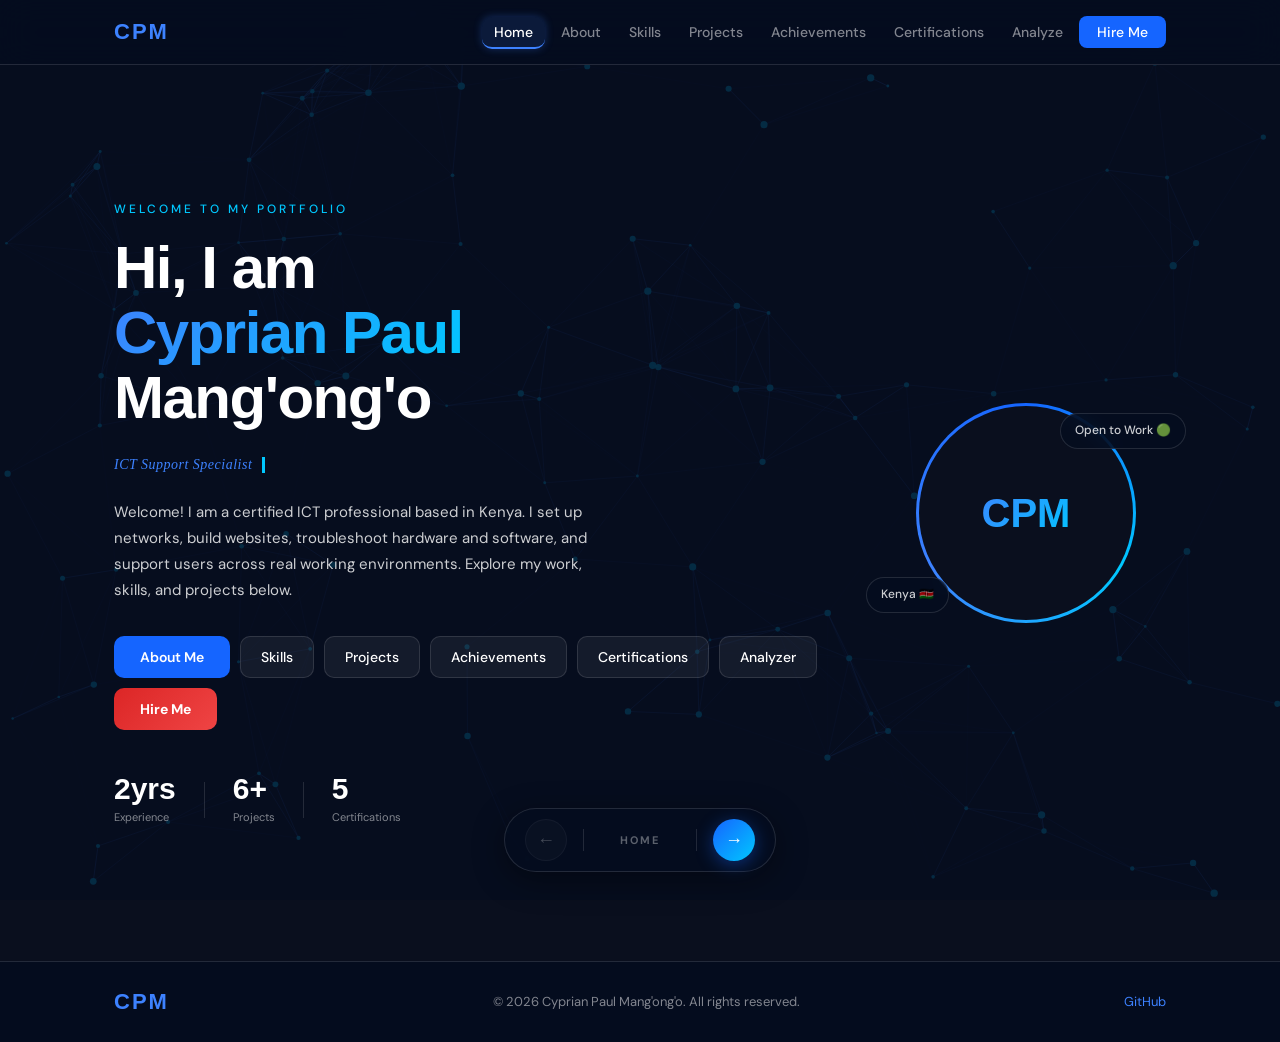
==== commit f6c3a6ed: "Rename CV file link from Cyprian_Paul_CV.pdf to Cyprian-CV.pdf" ====
--- a/index.html
+++ b/index.html
@@ -124,7 +124,7 @@
           </div>
           <div class="picture-caption">Cyprian Paul Mang'ong'o</div>
           <div class="picture-sub">ICT Support · Web Developer · Network Technician</div>
-          <a href="Cyprian_Paul_CV.pdf" download class="btn-cv">⬇ Download CV</a>
+          <a href="Cyprian-CV.pdf" download class="btn-cv">⬇ Download CV</a>
         </div>
       </div>
     </div>
@@ -323,7 +323,7 @@
             <div class="contact-item"><span class="c-icon">💻</span><a href="https://github.com/Cyprian-Paul" target="_blank" rel="noopener" class="contact-link">github.com/Cyprian-Paul</a></div>
             <div class="contact-item"><span class="c-icon">🟢</span><span>Currently Available</span></div>
           </div>
-          <a href="Cyprian_Paul_CV.pdf" download class="btn-cv" style="margin-top:24px;display:inline-flex;">⬇ Download CV</a>
+          <a href="Cyprian-CV.pdf" download class="btn-cv" style="margin-top:24px;display:inline-flex;">⬇ Download CV</a>
         </div>
         <div class="thankyou-box">
           <div class="thankyou-icon">🙏</div>
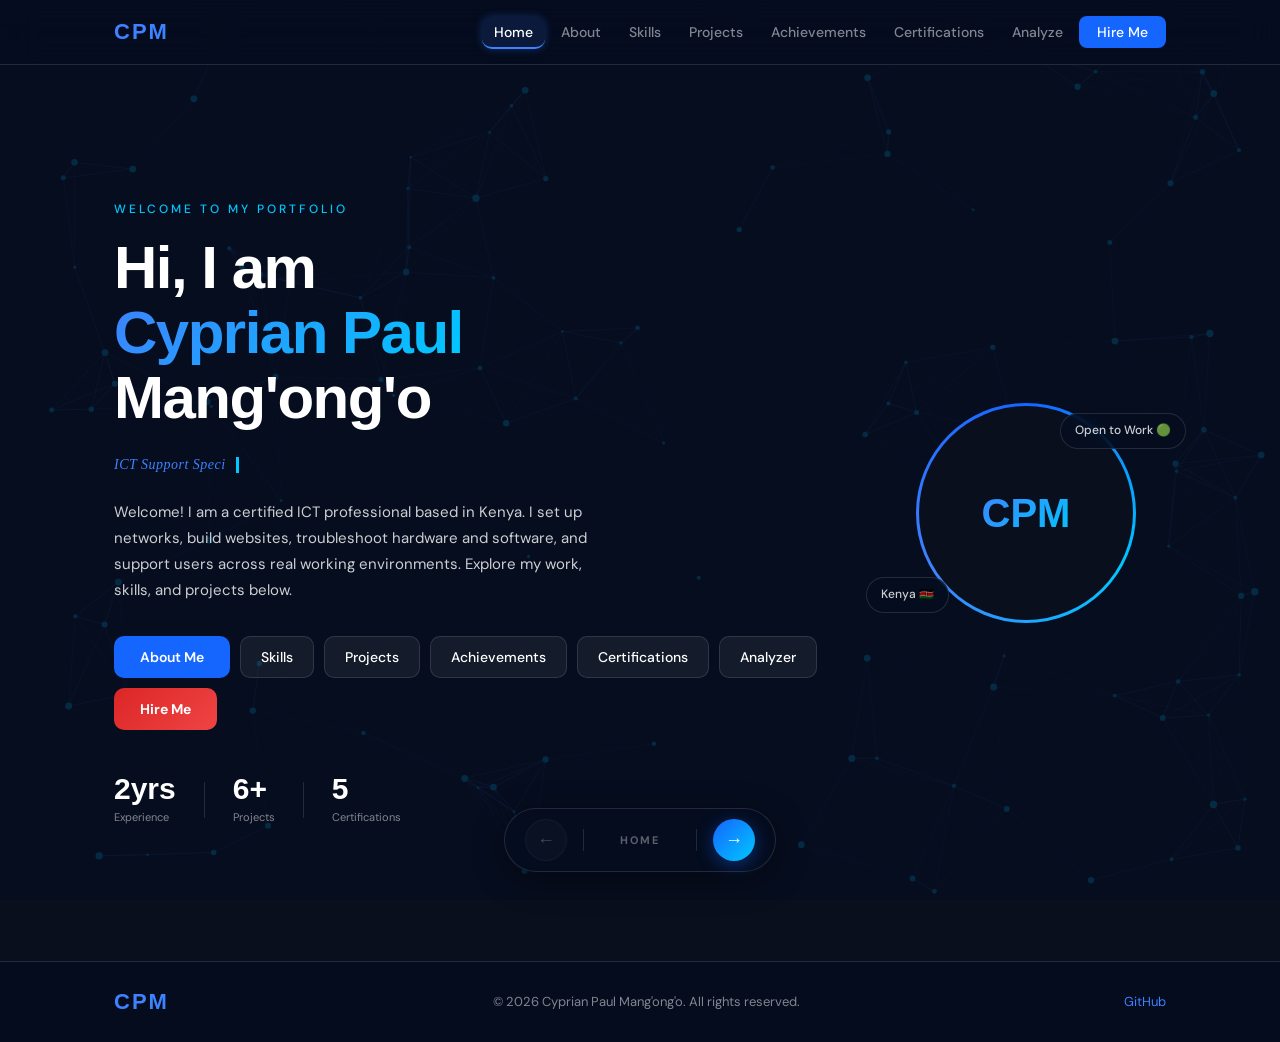
==== commit 5c575334: "Update profile image source in index.html" ====
--- a/index.html
+++ b/index.html
@@ -120,7 +120,7 @@
         </div>
         <div class="about-right">
           <div class="picture-slot">
-            <img src="photo.jpeg" alt="Cyprian Paul Mang'ong'o" class="profile-photo" />
+            <img src="profile.jpg" alt="Cyprian Paul Mang'ong'o" class="profile-photo" />
           </div>
           <div class="picture-caption">Cyprian Paul Mang'ong'o</div>
           <div class="picture-sub">ICT Support · Web Developer · Network Technician</div>
